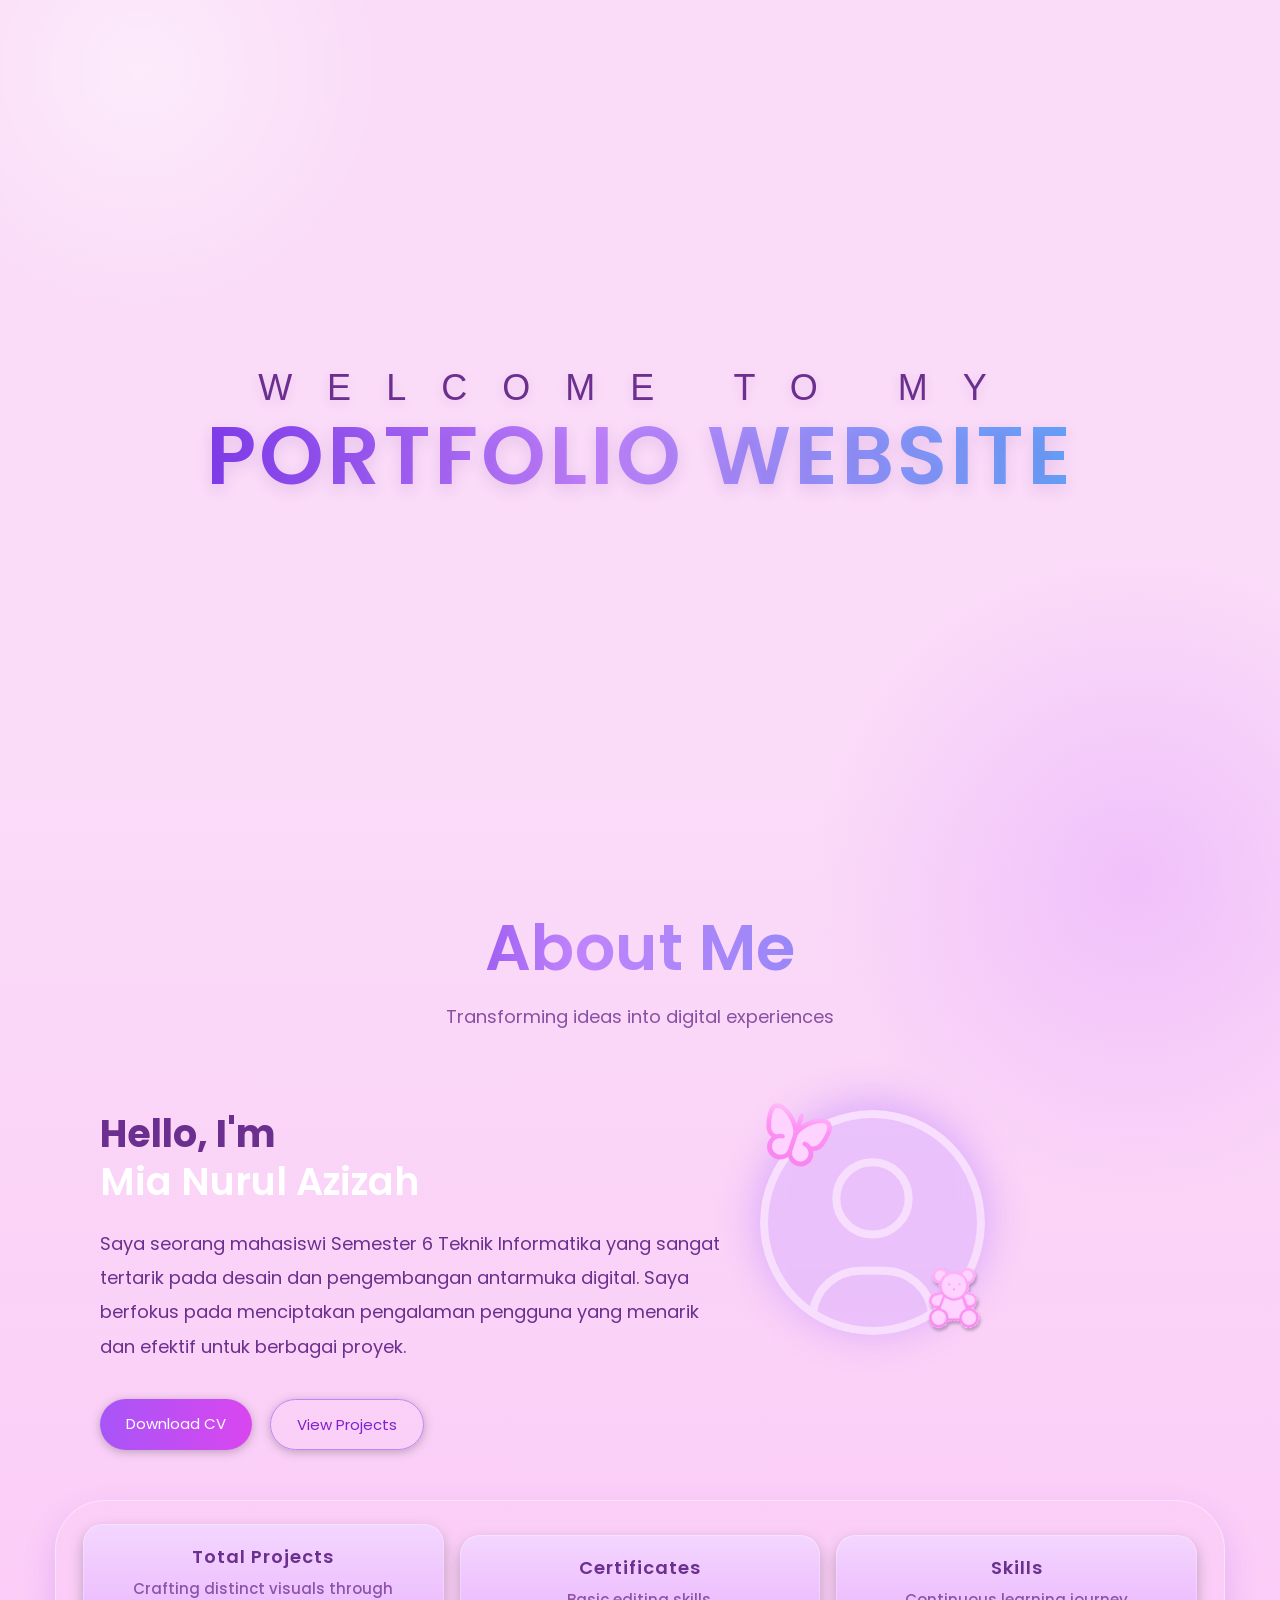
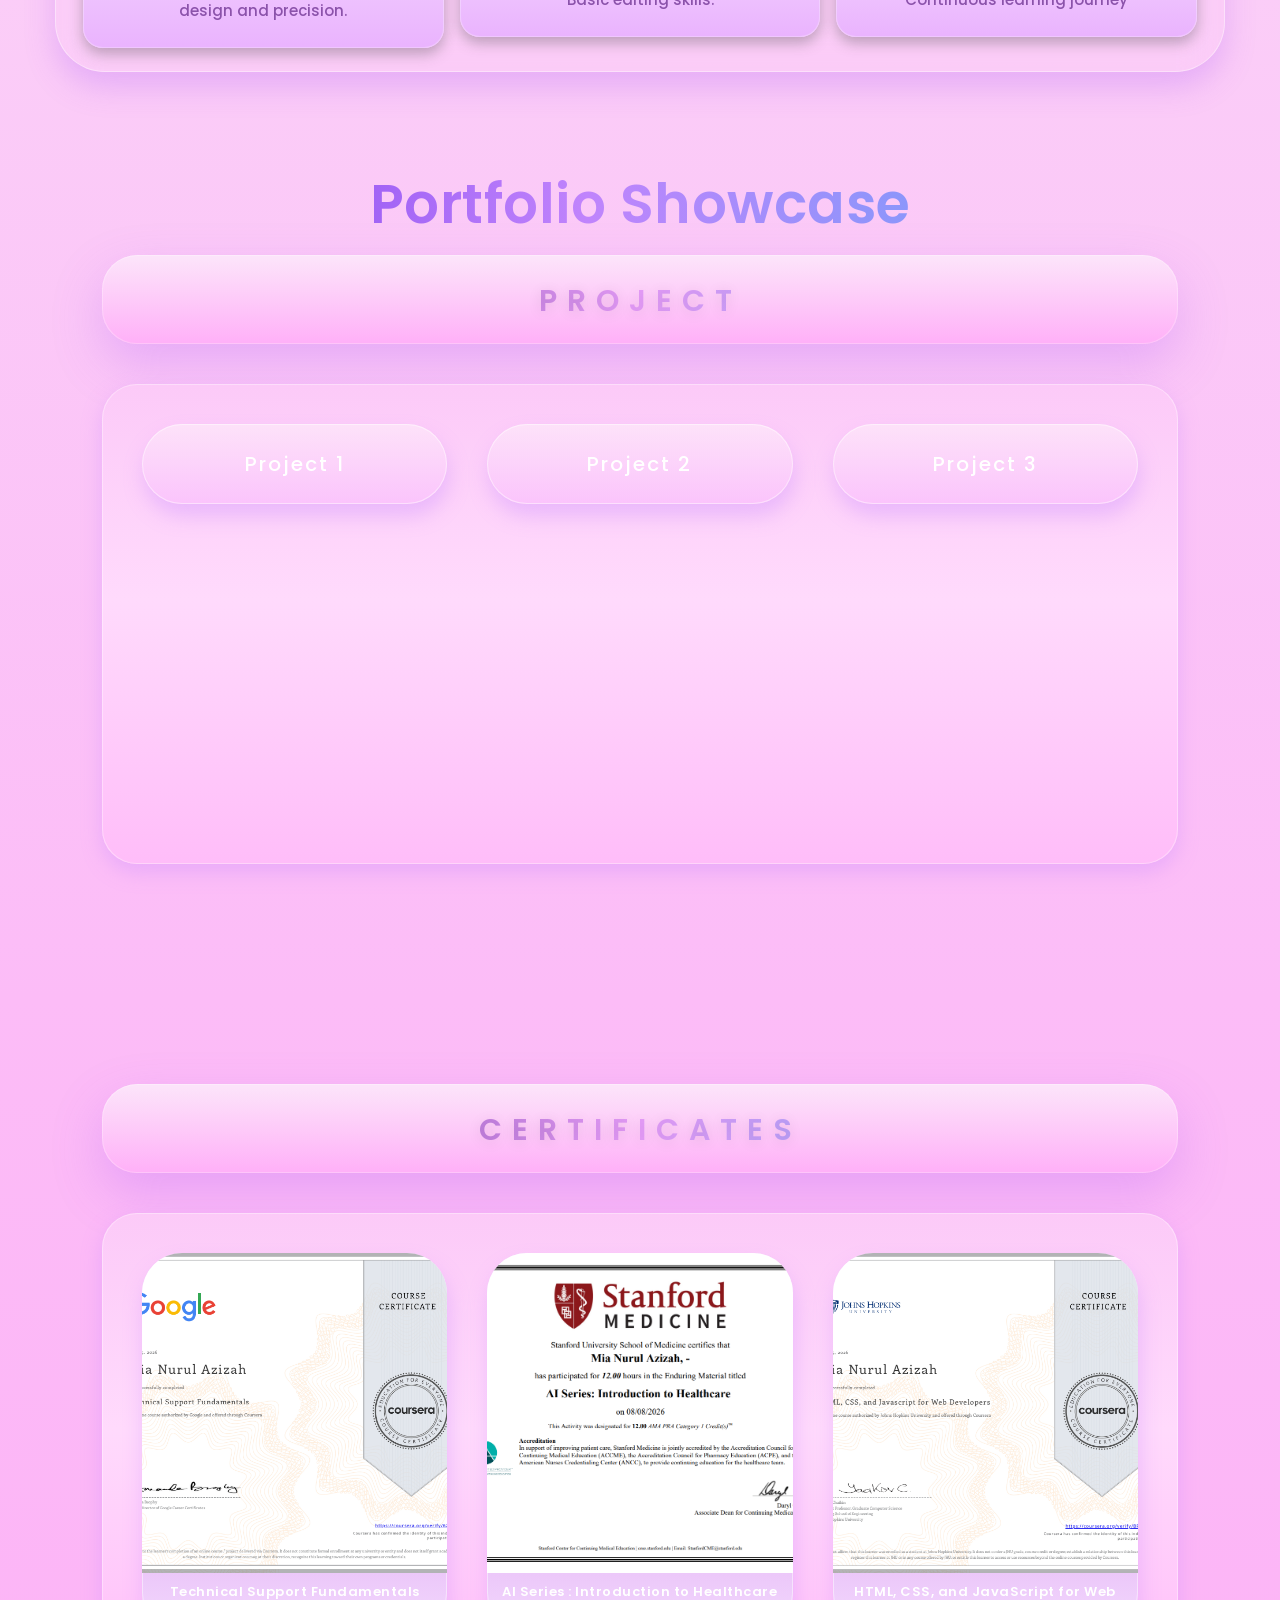
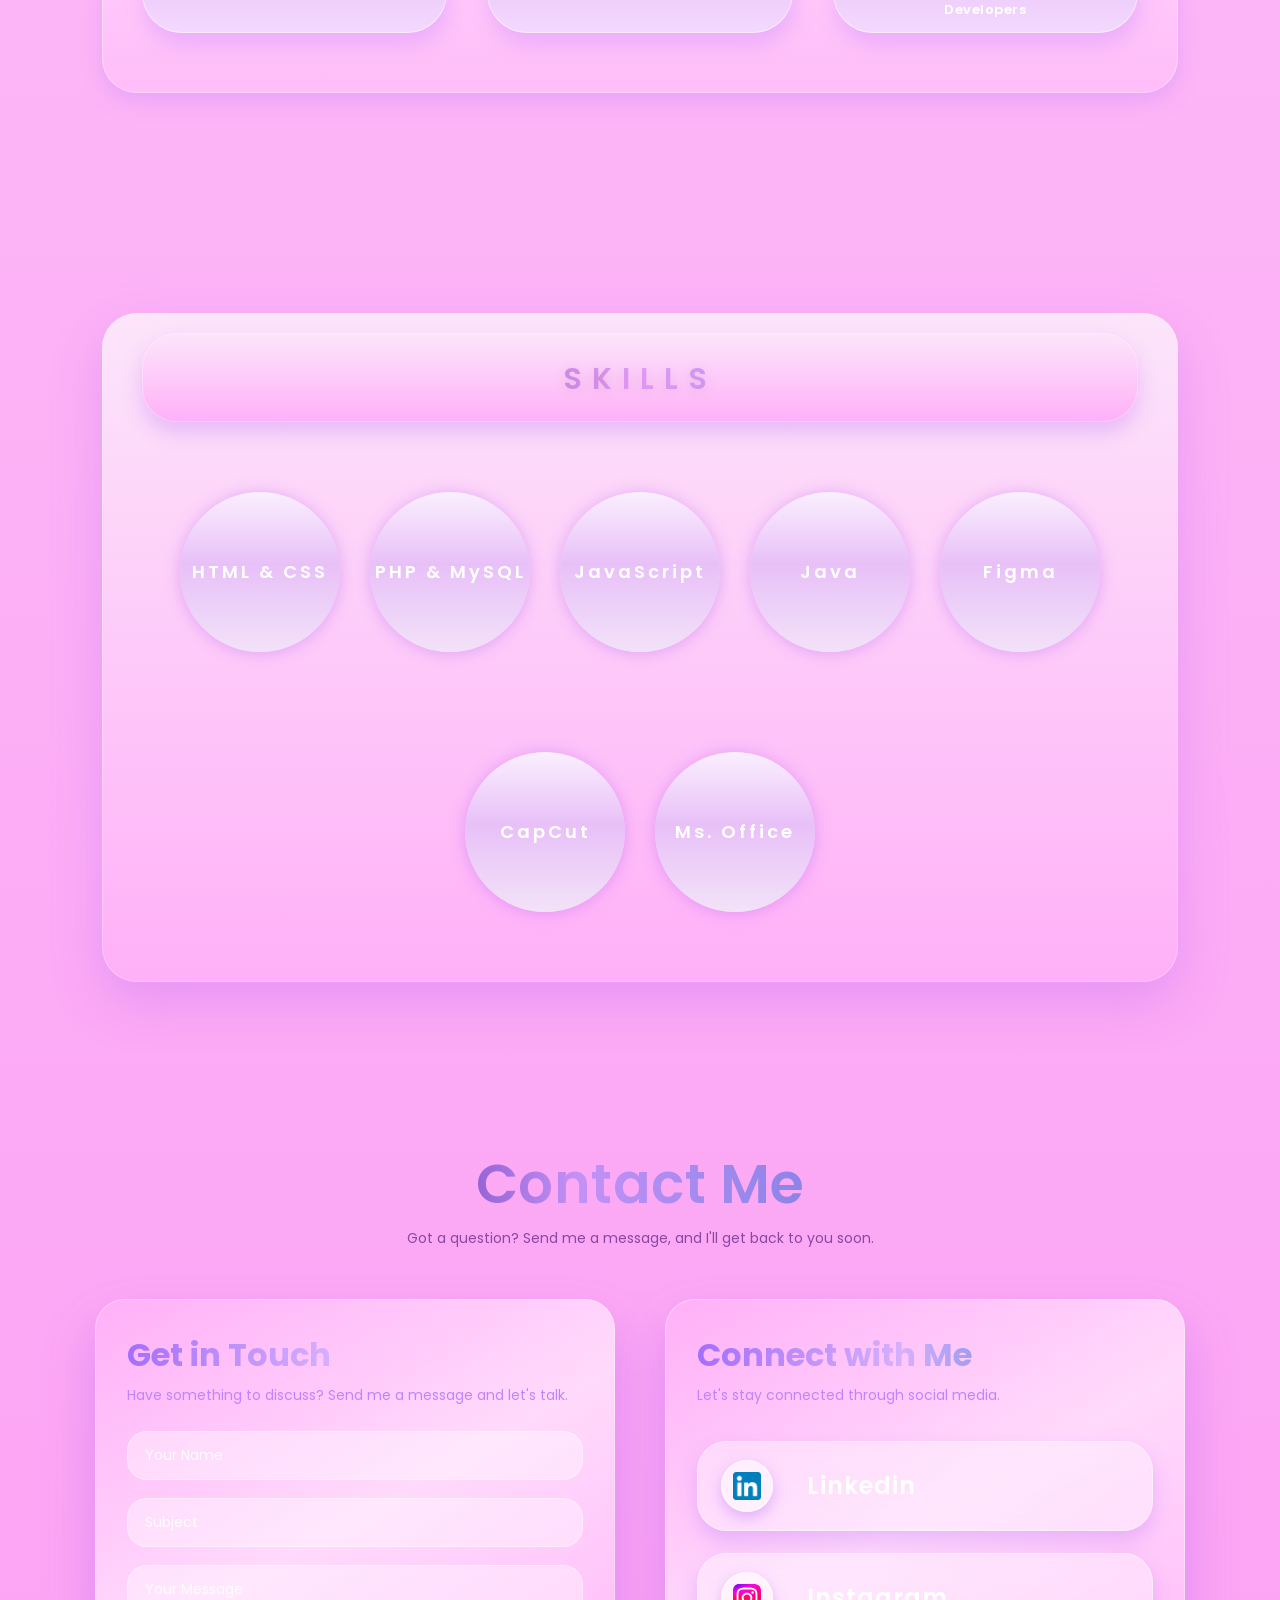
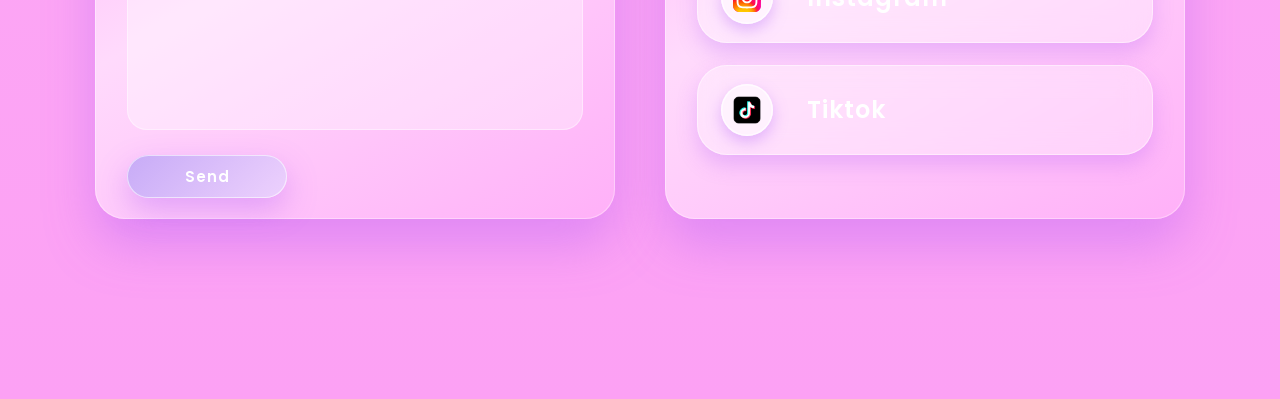
==== index.html @ c5018419 "Update index.html" ====
<!DOCTYPE html>
<html lang="en">
<head>
    <meta charset="UTF-8">
    <meta name="viewport" content="width=device-width, initial-scale=1.0">

    <title>Mia Nurul Azizah | Portfolio</title>

    <link rel="stylesheet" href="style.css">
    <link href="https://fonts.googleapis.com/css2?family=Poppins:wght@300;400;500;600&display=swap" rel="stylesheet">
</head>

<body>

    <!-- =========================
         HERO
    ========================== -->
    <section class="hero">
        <div class="hero-text">
            <p class="hero-small">WELCOME TO MY</p>
            <h1 class="hero-title gradient-text">PORTFOLIO WEBSITE</h1>
        </div>
    </section>


    <!-- =========================
         ABOUT
    ========================== -->
    <section class="about" id="about">

        <div class="about-header">
            <h2 class="about-title gradient-about">About Me</h2>
            <p class="subtitle">Transforming ideas into digital experiences</p>
        </div>

        <div class="about-container">

            <div class="about-text">
                <h3>
                    Hello, I'm<br>
                    <span class="name">Mia Nurul Azizah</span>
                </h3>

                <p>
                    Saya seorang mahasiswi Semester 6 Teknik Informatika
                    yang sangat tertarik pada desain dan pengembangan
                    antarmuka digital. Saya berfokus pada menciptakan
                    pengalaman pengguna yang menarik dan efektif untuk
                    berbagai proyek.
                </p>

                <div class="button-group">
                    <a href="CV Mia Nurul Azizah (1).pdf" download class="btn primary">Download CV</a>
                    <a href="#projects" class="btn outline">View Projects</a>
                </div>
            </div>

            <div class="about-avatar">
                <img src="icon avatar.svg" alt="profile" class="avatar-icon">
                <img src="icon butterfly.svg" alt="butterfly icon" class="butterfly">
                <img src="Vector (Stroke).svg" alt="bear icon" class="bear">
            </div>

        </div>

        
        <div class="info-cards">
            <div class="info-card">

                <a href="#projects" class="glass-card-1">
                    <h4>Total Projects</h4>
                    <p>Crafting distinct visuals through design and precision.</p>
                </a>

                <a href="#certificates" class="glass-card-2">
                    <h4>Certificates</h4>
                    <p>Basic editing skills.</p>
                </a>

                <a href="#skills" class="glass-card-3">
                    <h4>Skills</h4>
                    <p>Continuous learning journey</p>
                </a>

            </div>
        </div>

    </section>


    <!-- =========================
         PORTFOLIO
    ========================== -->
    <section class="portfolio" id="projects">

        <h2 class="port-title gradient-text">Portfolio Showcase</h2>

        <div class="portfolio-glass">
            <div class="portfolio-box">
                <p>PROJECT</p>
            </div>
        </div>

        <div class="project-row">

            <!-- PROJECT 1 -->
            <div class="project-wrapper">
                <div class="project-card">
                    <div class="project-title">Project 1</div>
                    <div class="project-image">
                        <img src="project 1.png"
                             alt="Project 1"
                             onclick="openImage('project 1.png')">
                    </div>
                </div>
            </div>

            <!-- PROJECT 2 -->
            <div class="project-wrapper">
                <div class="project-card">
                    <div class="project-title">Project 2</div>
                    <div class="project-image">
                        <img src="project 2.png"
                             alt="Project 2"
                             onclick="openImage('project 2.png')">
                    </div>
                </div>
            </div>

            <!-- PROJECT 3 -->
            <div class="project-wrapper">
                <div class="project-card">
                    <div class="project-title">Project 3</div>
                    <div class="project-image">
                        <img src="project 3.png"
                             alt="Project 3"
                             onclick="openImage('project 3.png')">
                    </div>
                </div>
            </div>

        </div>

    </section>


    <!-- =========================
         CERTIFICATES
    ========================== -->
    <section class="certificates" id="certificates">

    <div class="certificates-glass">
        <div class="certificates-box">
            <p>CERTIFICATES</p>
        </div>
    </div>

    <div class="certificates-row">

        <!-- CERTIFICATE 1 -->
        <div class="certificates-wrapper">
            <div class="certificates-card">
                <img src="Sertifikat Google.png"
                     alt="Certificate 1"
                     class="cert-img"
                     onclick="openImage(this.src)">
                <p class="cert-label">Technical Support Fundamentals</p>
            </div>
        </div>

        <!-- CERTIFICATE 2 -->
        <div class="certificates-wrapper">
            <div class="certificates-card">
                <img src="Sertifikat Stanford (1).png"
                     alt="Certificate 2"
                     class="cert-img"
                     onclick="openImage(this.src)">
                <p class="cert-label">AI Series : Introduction to Healthcare</p>
            </div>
        </div>

        <!-- CERTIFICATE 3 -->
        <div class="certificates-wrapper">
            <div class="certificates-card">
                <img src="Sertifikat JOHNS HOPKINS UNIVERSITY.png"
                     alt="Certificate 3"
                     class="cert-img"
                     onclick="openImage(this.src)">
                <p class="cert-label">HTML, CSS, and JavaScript for Web Developers</p>
            </div>
        </div>

    </div>

</section>


    <!-- =========================
         SKILLS
    ========================== -->
    <section class="skills" id="skills">

        <div class="skill-glass">

            <div class="skill-box">
                <p>SKILLS</p>
            </div>

            <div class="skill-horizontal">
                <div class="skill-card">HTML &amp; CSS</div>
                <div class="skill-card">PHP &amp; MySQL</div>
                <div class="skill-card">JavaScript</div>
                <div class="skill-card">Java</div>
                <div class="skill-card">Figma</div>
                <div class="skill-card">CapCut</div>
                <div class="skill-card">Ms. Office</div>
            </div>

        </div>

    </section>


    <!-- =========================
         CONTACT
    ========================== -->
    <section class="contact-section" id="contact">

        <h2 class="contact-title">Contact Me</h2>

        <p class="contact-subtitle">
            Got a question? Send me a message, and I'll get back to you soon.
        </p>

        <div class="contact-wrapper">

            <!-- CONTACT FORM -->
            <div class="contact-box">

                <h3>Get in Touch</h3>

                <p class="box-decs">
                    Have something to discuss? Send me a message and let's talk.
                </p>

                <form id="contactform">

                    <input type="text" name="Name" placeholder="Your Name" required>

                    <input type="text" name="subject" placeholder="Subject" required>

                    <textarea name="Message" placeholder="Your Message" required></textarea>

                    <input type="hidden" name="_subject" value="New Message from Portfolio">
                    <input type="hidden" name="_captcha" value="false">

                    <button class="send-btn" type="submit">Send</button>

                    <p id="status"></p>

                </form>

            </div>

            <!-- SOCIAL MEDIA -->
            <div class="contact-box social-box">

                <h3>Connect with Me</h3>

                <p class="box-decs">
                    Let's stay connected through social media.
                </p>

                <div class="social-list">

                    <a href="https://linkedin.com/in/mia-nurul-azizah" target="_blank" rel="noopener" class="social-item">
                        <div class="icon-glass">
                            <img src="icon-linkedin.png" alt="Linkedin" class="social-icon">
                        </div>
                        <span>Linkedin</span>
                    </a>

                    <a href="https://instagram.com/miuziie" target="_blank" rel="noopener" class="social-item">
                        <div class="icon-glass">
                            <img src="icon-instagram.svg" alt="Instagram" class="social-icon">
                        </div>
                        <span>Instagram</span>
                    </a>

                    <a href="https://www.tiktok.com/@miuziiee" target="_blank" rel="noopener" class="social-item">
                        <div class="icon-glass">
                            <img src="tiktok-icon-free-png.png" alt="Tiktok" class="social-icon">
                        </div>
                        <span>Tiktok</span>
                    </a>

                </div>

            </div>

        </div>

    </section>


    <!-- =========================
         SUCCESS POPUP
    ========================== -->
    <div id="successpopup" class="popup-overlay">
        <div class="popup-card">

            <div class="send-animation">
                <div class="plane">✈️</div>
            </div>

            <h3>Message Sent!!</h3>

            <p>
                Thank you for reaching out.<br>
                Your message has been successfully delivered.
            </p>

            <button onclick="closepopup()">OK</button>

        </div>
    </div>


    <!-- =========================
         IMAGE VIEWER
         (harus berada SEBELUM <script> supaya elemennya sudah ada)
    ========================== -->
    <div id="imageViewer" class="image-viewer">
        <button class="close-image" onclick="closeImage()">×</button>
        <img id="largeImage" src="" alt="Project Preview">
    </div>


    <!-- =========================
         SCRIPTS
    ========================== -->
<script src="https://cdn.jsdelivr.net/npm/@emailjs/browser@4/dist/email.min.js"></script>

<script>

    /* ---------- EMAILJS ---------- */

    emailjs.init({ publicKey: "lARwN5tGs5Q-cJHSP" });

    const contactForm = document.getElementById("contactform");
    const sendBtn = contactForm.querySelector(".send-btn");

    contactForm.addEventListener("submit", function (e) {

        e.preventDefault();

        sendBtn.disabled = true;
        sendBtn.textContent = "Sending...";

        // GANTI "service_xxxxxxx" dengan Service ID dari dashboard EmailJS
        emailjs.sendForm("service_uns4keg", "template_5f4mz9f", this)

            .then(() => {
                document.getElementById("successpopup").classList.add("show");
                this.reset();
            })

            .catch(error => {
                console.error("EmailJS Error :", error);
                alert("Failed to send message: " + (error.text || "please try again"));
            })

            .finally(() => {
                sendBtn.disabled = false;
                sendBtn.textContent = "Send";
            });

    });



        /* ---------- POPUP SUKSES ---------- */

        function closepopup() {
            document.getElementById("successpopup").classList.remove("show");
        }


        /* ---------- IMAGE VIEWER ---------- */

        const viewer = document.getElementById("imageViewer");
        const largeImage = document.getElementById("largeImage");

        function openImage(imageSrc) {
            largeImage.src = imageSrc;
            viewer.classList.add("show");
        }

        function closeImage() {
            viewer.classList.remove("show");
        }

        // klik area gelap di luar gambar = tutup
        viewer.addEventListener("click", function (e) {
            if (e.target === this) closeImage();
        });

        // tombol Esc = tutup
        document.addEventListener("keydown", function (e) {
            if (e.key === "Escape") closeImage();
        });

    </script>

</body>
</html>
---- style.css ----
/* =========================
   RESET & BASE
========================= */

*{
    margin: 0;
    padding: 0;
    box-sizing: border-box;
    font-family: 'Poppins', sans-serif;
    scroll-behavior: smooth;
}

body{
    background: linear-gradient(
        180deg,
        #fadbf8 15%,
        #fcbcf7 50%,
        #fca1f4 100%
    );

    color: #6b2f8f;
}

a{
    text-decoration: none !important;
}

/* jarak berhenti scroll saat klik link anchor */
.about,
.portfolio,
.certificates,
.skills,
.contact-section{
    scroll-margin-top: 20px;
}


/* =========================
   TEXT GRADIENT
========================= */

.gradient-text{
    background: linear-gradient(
        90deg,
        #7c3aed 0%,
        #c084fc 45%,
        #60a5fa 100%
    );

    -webkit-background-clip: text;
    background-clip: text;
    -webkit-text-fill-color: transparent;

    padding: 10px;
}


/* =========================
   HERO
========================= */

.hero{
    height: 100vh;

    display: flex;
    flex-direction: column;
    justify-content: center;
    align-items: center;

    text-align: center;

    position: relative;

    /* potong hanya sisi kiri-kanan (cegah scroll samping),
       sisi bawah dibiarkan supaya bulatan tidak terpotong garis lurus */
    overflow-x: clip;
    overflow-y: visible;
}

/* bulatan dekorasi kiri atas */
.hero::before{
    content: "";
    position: absolute;

    width: 520px;
    height: 520px;

    border-radius: 50%;

    background: radial-gradient(
        circle,
        rgba(255,255,255,0.45) 0%,
        rgba(255,255,255,0) 70%
    );

    top: -190px;
    left: -120px;

    z-index: -1;
    pointer-events: none;
}

/* bulatan dekorasi kanan bawah */
.hero::after{
    content: "";
    position: absolute;

    width: 650px;
    height: 650px;

    border-radius: 50%;

    background: radial-gradient(
        circle,
        rgba(225,155,255,0.40) 0%,
        rgba(225,155,255,0) 70%
    );

    bottom: -300px;
    right: -180px;

    z-index: -1;
    pointer-events: none;
}

.hero-text{
    position: relative;
    z-index: 2;

    text-align: center;

    transform: translateY(-10px);
}

.hero-small{
    font-size: 36px;
    font-weight: 200;
    letter-spacing: 35px;

    font-family: 'Segoe UI', Tahoma, Geneva, Verdana, sans-serif;

    margin-bottom: -10px;

    text-shadow: 0 3px 12px rgba(120,50,150,0.12);
}

.hero-title{
    font-size: 82px;
    font-weight: 600;
    letter-spacing: 3px;
    line-height: 1.15;

    margin-top: 0;

    color: #8141b9;

    text-shadow: 0 5px 15px rgba(120,50,160,0.15);
}


/* =========================
   ABOUT
========================= */

.about-header{
    text-align: center;
    margin-bottom: 80px;
}

.gradient-about{
    background: linear-gradient(
        90deg,
        #661ee1 25%,
        #c084fc 45%,
        #4290ef 100%
    );

    -webkit-background-clip: text;
    background-clip: text;
    -webkit-text-fill-color: transparent;

    font-size: 64px;
    font-weight: 600;
    letter-spacing: 0.5px;

    margin-bottom: 8px;

    text-align: center;
}

.subtitle{
    text-align: center;

    font-size: 18px;
    opacity: 0.8;

    margin-bottom: 70px;
}

.about-container{
    display: flex;
    align-items: center;
    justify-content: space-between;

    gap: 120px;

    padding-left: 70px;
    padding-right: 70px;
}

.about-text{
    max-width: 650px;
    margin-left: 30px;
}

.about-text h3{
    font-size: 38px;
    line-height: 1.25;

    margin-bottom: 22px;
}

.name{
    color: white;

    font-size: 38px;
    font-weight: 600;
}

.about-text p{
    font-size: 18px;
    line-height: 1.9;

    max-width: 620px;

    margin-bottom: 35px;
}


/* =========================
   BUTTONS
========================= */

.button-group{
    display: flex;
    gap: 18px;
}

.btn{
    padding: 13px 26px;

    border-radius: 28px;
    border: none;

    font-size: 15px;

    cursor: pointer;
}

.primary{
    background: linear-gradient(90deg, #a855f7, #d946ef);

    color: white;

    transition: all 0.3s ease;

    box-shadow: 0 2px 10px rgba(73,72,72,0.35);
}

.primary:hover{
    background: linear-gradient(
        90deg,
        #FF7DEE,
        #ffa2f3,
        #FF7DEE
    );

    transform: translateY(-2px);

    box-shadow:
        0 20px 40px rgba(168,85,247,0.35),
        inset 0 0 0 1px rgba(255,255,255,0.5);
}

.outline{
    background: transparent;

    border: 1px solid #c084fc;

    color: #7e22ce;

    transition: all 0.3s ease;

    box-shadow: 0 2px 10px rgba(73,72,72,0.35);
}

.outline:hover{
    background: linear-gradient(
        90deg,
        #dcb7fe,
        #e1caf6,
        #dcb7fe
    );

    color: #6b21a8;
    border-color: #a855f7;

    transform: translateY(-2px);

    box-shadow:
        0 20px 40px rgba(168,85,247,0.35),
        inset 0 0 0 1px rgba(255,255,255,0.5);
}


/* =========================
   AVATAR
========================= */

.about-avatar{
    position: relative;

    width: 350px;
    height: 300px;
}

.avatar-icon{
    width: 225px;
    height: auto;

    border-radius: 50%;

    display: flex;
    align-items: center;
    justify-content: center;

    transform: translate(-100px,-20px);

    background: rgba(215,171,255,0.45);

    backdrop-filter: blur(12px);
    -webkit-backdrop-filter: blur(12px);

    box-shadow:
        0 -5px 35px rgba(215,171,255,0.45),
        0 -5px 40px rgba(194,134,250,0.45);

    overflow: hidden;
}

.butterfly{
    width: 80px;
    height: auto;

    transform: translate(-105px,-255px);
}

.bear{
    width: 65px;
    height: auto;

    transform:
        translate(-20px,-90px)
        rotate(20deg);
}


/* =========================
   INFO CARDS
========================= */

.info-cards{
    display: grid;

    margin-top: 50px;
    gap: 24px;

    padding-left: 55px;
    padding-right: 55px;
}

.info-card{
    min-width: 150px;

    padding: 24px 28px;

    border-radius: 50px;

    display: flex;
    align-items: center;
    gap: 16px;

    backdrop-filter: blur(20px);
    -webkit-backdrop-filter: blur(20px);

    box-shadow:
        0 15px 30px rgba(168,85,247,0.25),
        inset 0 0 0 1px rgba(255,255,255,0.4);
}

/* kartu (berupa link <a> yang bisa diklik) */
.glass-card-1,
.glass-card-2,
.glass-card-3{
    display: block;
    flex: 1;

    padding: 25px;

    border-radius: 20px;

    text-align: center;

    color: inherit;
    cursor: pointer;

    background: linear-gradient(
        180deg,
        #F3D6FE 0%,
        #e8acfe 120%,
        #F3D6FE 100%
    );

    backdrop-filter: blur(8px);

    box-shadow:
        0 6px 14px rgba(73,72,72,0.35),
        inset 0 0 0 1px rgba(255,255,255,0.25);

    transition: all 0.3s ease;
}

.glass-card-1:hover,
.glass-card-2:hover,
.glass-card-3:hover{
    background: linear-gradient(
        180deg,
        #fec8f7 0%,
        #fa9bed 100%
    );

    transform: translateY(-6px);

    box-shadow:
        0 20px 40px rgba(168,85,247,0.35),
        inset 0 0 0 1px rgba(255,255,255,0.5);
}

.glass-card-1 h4,
.glass-card-2 h4,
.glass-card-3 h4{
    font-size: 18px;
    font-weight: 600;
    letter-spacing: 1px;

    margin-top: -6px;
    margin-bottom: 8px;
}

.glass-card-1 p,
.glass-card-2 p,
.glass-card-3 p{
    font-size: 15px;
    font-weight: 500;
    line-height: 1.5;

    opacity: 0.75;
}


/* =========================
   SECTION TITLE BAR (dipakai Project / Certificates)
========================= */

.portfolio-glass,
.certificates-glass{
    border-radius: 35px;

    background: linear-gradient(
        180deg,
        #fce5fa 0%,
        #FFB0F8 100%
    );

    backdrop-filter: blur(20px);
    -webkit-backdrop-filter: blur(20px);

    box-shadow:
        0 20px 50px rgba(168,85,247,0.25),
        inset 0 0 0 1px rgba(255,255,255,0.25);
}

.portfolio-glass{
    padding: 20px;
}

.certificates-glass{
    padding: 20px 40px;
}

.portfolio-box p,
.certificates-box p,
.skill-box p{
    font-size: 30px;
    font-weight: 600;
    letter-spacing: 10px;
    text-align: center;

    margin-top: 4px;

    text-shadow: 0 2px 14px rgba(0,0,0,0.1);

    background: linear-gradient(
        90deg,
        #7441a5,
        #e49bf7,
        #60a5fa
    );

    -webkit-background-clip: text;
    background-clip: text;
    -webkit-text-fill-color: transparent;
}


/* =========================
   PORTFOLIO
========================= */

.portfolio{
    padding: 80px 8%;
}

.port-title{
    font-size: 55px;
    font-weight: 600;
    letter-spacing: 0.5px;
    text-align: center;
}


/* =========================
   PROJECT & CERTIFICATE ROW
========================= */

.project-row,
.certificates-row{
    display: grid;
    grid-template-columns: repeat(3,1fr);
    gap: 40px;

    justify-content: center;
    align-items: start;

    margin-top: 40px;
    margin-bottom: 60px;

    padding: 40px;
    min-height: 480px;

    border-radius: 35px;

    color: white;

    background: linear-gradient(
        180deg,
        #fccaf8 0%,
        #FFDAFC 45%,
        #ffbdf9 100%
    );

    backdrop-filter: blur(20px);
    -webkit-backdrop-filter: blur(20px);

    box-shadow:
        0 8px 20px rgba(197,135,254,0.35),
        inset 0 0 0 1px rgba(255,255,255,0.35);
}


/* =========================
   PROJECT CARD
========================= */

.project-wrapper,
.certificates-wrapper{
    display: flex;
    flex-direction: column;
    align-items: center;
}

.project-card{
    width: 100%;
    max-width: 360px;
    height: 80px;

    margin: 0 auto;

    border-radius: 40px;

    background: linear-gradient(
        180deg,
        #fde2f9 0%,
        #fbc4fc 100%
    );

    backdrop-filter: blur(14px);
    -webkit-backdrop-filter: blur(14px);

    display: flex;
    flex-direction: column;
    align-items: center;

    cursor: pointer;

    font-size: 20px;
    font-weight: 500;
    letter-spacing: 2px;

    color: white;

    box-shadow:
        2px 12px 20px rgba(197,135,254,0.35),
        inset 0 0 0 1px rgba(255,255,255,0.45);

    transition:
        height 0.45s ease,
        transform 0.3s ease,
        box-shadow 0.3s ease,
        background 0.3s ease;

    overflow: hidden;
}

.project-title{
    width: 100%;
    height: 80px;

    display: flex;
    align-items: center;
    justify-content: center;

    flex-shrink: 0;
}

.project-image{
    width: 90%;
    height: 260px;

    margin-top: 15px;

    border-radius: 25px;

    overflow: hidden;

    opacity: 0;
    transform: translateY(20px);

    transition:
        opacity 0.35s ease,
        transform 0.45s ease;

    box-shadow: 0 10px 25px rgba(168,85,247,0.25);
}

.project-image img{
    width: 100%;
    height: 100%;

    object-fit: contain;

    display: block;

    cursor: zoom-in;
}

.project-card:hover{
    height: 390px;

    transform: translateY(-3px);

    background: linear-gradient(
        180deg,
        #f0dbf8 0%,
        #e8c0f7 100%
    );

    box-shadow:
        0 20px 40px rgba(168,85,247,0.35),
        inset 0 0 0 1px rgba(255,255,255,0.6);
}

.project-card:hover .project-image{
    opacity: 1;
    transform: translateY(0);
}


/* =========================
   CERTIFICATES
========================= */

.certificates{
    padding: 80px 8%;
}

.certificates-row{
    align-items: flex-start;
}

.certificates-card{
    width: 100%;
    max-width: 360px;
    height: 380px;

    margin: 0 auto;

    border-radius: 40px;

    background: linear-gradient(
        180deg,
        #f0d9f8 0%,
        #eac3f8 80%,
        #f3d9fe 100%
    );

    backdrop-filter: blur(14px);

    display: flex;
    flex-direction: column;
    align-items: center;
    justify-content: flex-start;

    font-size: 20px;
    font-weight: 500;
    letter-spacing: 2px;

    color: white;

    box-shadow:
        2px 12px 20px rgba(197,135,254,0.35),
        inset 0 0 0 1px rgba(255,255,255,0.45);

    overflow: hidden;
}

.cert-img{
    width: 100%;
    height: 320px;

    object-fit: cover;
    object-position: top;

    display: block;

    flex-shrink: 0;

    cursor: zoom-in;
}

.cert-label{
    font-size: 13px;
    font-weight: 600;
    line-height: 1.4;
    letter-spacing: 0.5px;
    text-align: center;

    color: white;

    padding: 10px 12px 0;
}


/* =========================
   SKILLS
========================= */

.skills{
    padding: 80px 8%;
}

.skill-glass{
    padding: 20px 40px;

    border-radius: 35px;

    background: linear-gradient(
        180deg,
        #fce5fa 0%,
        #FFB0F8 100%
    );

    backdrop-filter: blur(20px);

    box-shadow:
        0 20px 50px rgba(168,85,247,0.25),
        inset 0 0 0 1px rgba(255,255,255,0.25);
}

.skill-box{
    text-align: center;

    font-size: 32px;
    letter-spacing: 12px;

    margin-bottom: 50px;
    padding: 20px;

    border-radius: 35px;

    background: linear-gradient(
        180deg,
        #fce5fa 0%,
        #FFB0F8 100%
    );

    backdrop-filter: blur(20px);

    box-shadow:
        0 10px 20px rgba(168,85,247,0.25),
        inset 0 0 0 1px rgba(255,255,255,0.25);
}

.skill-horizontal{
    display: flex;
    justify-content: center;
    flex-wrap: wrap;

    gap: 30px;
}

.skill-card{
    width: 160px;
    height: 160px;

    margin-top: 20px;
    margin-bottom: 50px;

    border-radius: 50%;

    display: flex;
    align-items: center;
    justify-content: center;

    text-align: center;

    font-size: 18px;
    font-weight: 600;
    letter-spacing: 3px;

    color: white;

    background: linear-gradient(
        180deg,
        #faeffe 0%,
        #e8c0f8 45%,
        #f2e2f8 100%
    );

    backdrop-filter: blur(22px);

    box-shadow: 0 1px 15px rgba(168,85,247,0.35);

    cursor: pointer;

    transition: all 0.3s ease;
}

.skill-card:hover{
    transform: translateY(-10px) scale(1.08);

    background: linear-gradient(
        180deg,
        #fde7fd 0%,
        #f9b4f9 45%,
        #f5d9f2 100%
    );

    box-shadow: 0 25px 50px rgba(197,146,246,0.45);
}


/* =========================
   CONTACT
========================= */

.contact-section{
    padding: 80px 20px;

    text-align: center;
}

.contact-title{
    background: linear-gradient(
        90deg,
        #3b0893 20%,
        #c391f6 45%,
        #1b6aca 100%
    );

    -webkit-background-clip: text;
    background-clip: text;
    -webkit-text-fill-color: transparent;

    font-size: 55px;
    font-weight: 600;
    letter-spacing: 0.5px;

    margin-bottom: 3px;
}

.contact-subtitle{
    text-align: center;

    font-size: 14px;
    opacity: 0.8;

    margin-bottom: 40px;
}

.contact-wrapper{
    display: flex;
    justify-content: center;
    align-items: stretch;
    flex-wrap: wrap;

    gap: 50px;

    margin-top: 50px;
}

.contact-box{
    width: 520px;
    height: 520px;

    padding: 32px;
    margin-bottom: 100px;

    border-radius: 30px;

    display: flex;
    flex-direction: column;

    text-align: left;

    background: linear-gradient(
        150deg,
        #FFB0F8 0%,
        #FFDAFC 45%,
        #FFB0F8 100%
    );

    backdrop-filter: blur(18px);

    box-shadow:
        0 25px 50px rgba(168,85,247,0.35),
        inset 0 0 0 1px rgba(255,255,255,0.35);
}

.contact-box h3{
    background: linear-gradient(
        90deg,
        #a36ffb 0%,
        #d6b0fc 45%,
        #1b6aca 100%
    );

    -webkit-background-clip: text;
    background-clip: text;
    -webkit-text-fill-color: transparent;

    font-size: 32px;

    margin-bottom: 6px;
}

.box-decs{
    font-size: 14px;
    color: #c084fc;

    margin-bottom: 25px;
}

.contact-box input,
.contact-box textarea{
    width: 100%;

    padding: 14px 18px;
    margin-bottom: 18px;

    border: none;
    border-radius: 20px;

    outline: none;

    background: rgba(255,255,255,0.35);

    color: #a855f7;

    font-size: 14px;

    box-shadow: inset 0 0 0 1px rgba(255,255,255,0.4);
}

.contact-box textarea{
    min-height: 165px;

    resize: none;
}

.contact-box input::placeholder,
.contact-box textarea::placeholder{
    color: rgba(255,255,255,0.9);
}

.send-btn{
    width: 160px;

    padding: 10px;

    border: none;
    border-radius: 30px;

    cursor: pointer;

    font-size: 15px;
    font-weight: 600;
    letter-spacing: 1px;

    color: white;

    background: linear-gradient(
        135deg,
        #c7abf7 0%,
        #f5d9fe 120%
    );

    box-shadow:
        0 12px 30px rgba(168,85,247,0.35),
        inset 0 0 0 1px rgba(255,255,255,0.6);

    transition: all 0.3s ease;

    align-self: flex-end;
}

.send-btn:hover{
    transform: translateY(-3px);

    background: linear-gradient(
        135deg,
        #FFB0F8 0%,
        #FFDAFC 120%
    );

    box-shadow:
        0 10px 40px rgba(168,85,247,0.6),
        inset 0 0 0 1px rgba(255,255,255,0.75);
}

.send-btn:active{
    transform: scale(0.97);
}


/* =========================
   SOCIAL MEDIA
========================= */

.social-list{
    display: flex;
    flex-direction: column;

    gap: 22px;

    margin-top: 10px;
}

.social-item{
    width: 100%;
    height: 90px;

    display: flex;
    align-items: center;
    gap: 18px;

    padding: 0 24px;

    border-radius: 30px;

    font-size: 24px;
    font-weight: 600;
    letter-spacing: 1px;

    color: white;

    background: rgba(255,255,255,0.35);

    backdrop-filter: blur(14px);

    box-shadow:
        0 10px 20px rgba(168,85,247,0.25),
        inset 0 0 0 1px rgba(255,255,255,0.45);

    transition: all 0.3s ease;
}

.icon-glass{
    width: 52px;
    height: 52px;

    margin-right: 16px;

    border-radius: 50%;

    display: flex;
    align-items: center;
    justify-content: center;

    background: rgba(255,255,255,0.45);

    backdrop-filter: blur(18px);

    box-shadow:
        0 6px 15px rgba(168,85,247,0.35),
        inset 0 0 0 1.5px rgba(255,255,255,0.65);

    transition: all 0.3s ease;
}

.icon-glass img{
    width: 28px;
    height: 28px;
}

.social-item:hover{
    transform: translateY(-6px) scale(1.05);

    box-shadow:
        0 15px 30px rgba(197,146,246,0.6),
        inset 0 0 0 2px rgba(255,255,255,0.6);
}

.social-item:hover span{
    background: linear-gradient(
        180deg,
        #fdccf9 0%,
        #e8c0f8 45%,
        #fdc4f2 100%
    );

    -webkit-background-clip: text;
    background-clip: text;
    -webkit-text-fill-color: transparent;
}

.social-item:hover .icon-glass{
    transform: scale(1.1);
}


/* =========================
   POPUP SUKSES
========================= */

.popup-overlay{
    position: fixed;
    inset: 0;

    display: flex;
    align-items: center;
    justify-content: center;

    background: rgba(255,255,255,0.35);

    backdrop-filter: blur(20px);

    opacity: 0;
    pointer-events: none;

    transition: all 0.4s ease;

    z-index: 9999;
}

.popup-overlay.show{
    opacity: 1;
    pointer-events: auto;
}

.popup-card{
    width: 360px;

    padding: 35px 30px;

    border-radius: 30px;

    text-align: center;

    background: linear-gradient(
        180deg,
        #FFB0F8 0%,
        #FFDAFC 45%,
        #FFB0F8 100%
    );

    box-shadow:
        0 30px 60px rgba(168,85,247,0.45),
        inset 0 0 0 1px rgba(255,255,255,0.6);

    animation: popupScale 0.5s ease;
}

@keyframes popupScale{
    from{
        transform: scale(0.8);
        opacity: 0;
    }
    to{
        transform: scale(1);
        opacity: 1;
    }
}

.send-animation{
    width: 70px;
    height: 70px;

    margin: 0 auto 20px;

    border-radius: 50%;

    display: flex;
    align-items: center;
    justify-content: center;

    background: rgba(255,255,255,0.6);

    animation: pulse 1.2s infinite;
}

@keyframes pulse{
    0%{
        box-shadow: 0 0 0 0 rgba(255,255,255,0.8);
    }
    100%{
        box-shadow: 0 0 0 25px rgba(255,255,255,0);
    }
}

.plane{
    font-size: 30px;

    animation: fly 1s ease forwards;
}

@keyframes fly{
    0%{
        transform: translateX(-10px);
        opacity: 0;
    }
    100%{
        transform: translateX(0);
        opacity: 1;
    }
}

.popup-card h3{
    font-size: 26px;

    background: linear-gradient(
        90deg,
        #7c3aed,
        #d946ef,
        #60a5fa
    );

    -webkit-background-clip: text;
    background-clip: text;
    -webkit-text-fill-color: transparent;

    margin-bottom: 10px;
}

.popup-card p{
    font-size: 14px;

    color: white;
    opacity: 0.9;

    margin-bottom: 25px;
}

.popup-card button{
    padding: 10px 28px;

    border: none;
    border-radius: 25px;

    cursor: pointer;

    font-size: 14px;
    font-weight: 600;

    color: white;

    background: linear-gradient(
        135deg,
        #c084fc,
        #f0abfc
    );

    box-shadow:
        0 10px 25px rgba(168,85,247,0.45),
        inset 0 0 0 1px rgba(255,255,255,0.6);

    transition: all 0.3s ease;
}

.popup-card button:hover{
    transform: scale(1.05);

    box-shadow: 0 10px 30px rgba(168,85,247,0.5);
}


/* =========================
   IMAGE VIEWER
========================= */

.image-viewer{
    position: fixed;
    inset: 0;

    width: 100%;
    height: 100%;

    padding: 50px;

    display: flex;
    align-items: center;
    justify-content: center;

    background: rgba(70,20,90,0.55);

    backdrop-filter: blur(18px);
    -webkit-backdrop-filter: blur(18px);

    opacity: 0;
    visibility: hidden;
    pointer-events: none;

    transition:
        opacity 0.35s ease,
        visibility 0.35s ease;

    z-index: 99999;
}

.image-viewer.show{
    opacity: 1;
    visibility: visible;
    pointer-events: auto;
}

.image-viewer img{
    max-width: 85%;
    max-height: 85%;

    width: auto;
    height: auto;

    object-fit: contain;

    border-radius: 20px;

    box-shadow: 0 25px 70px rgba(0,0,0,0.45);

    transform: scale(0.85);

    transition: transform 0.35s ease;
}

.image-viewer.show img{
    transform: scale(1);
}

.close-image{
    position: absolute;
    top: 30px;
    right: 40px;

    width: 55px;
    height: 55px;

    border-radius: 50%;
    border: 1px solid rgba(255,255,255,0.6);

    background: rgba(255,255,255,0.25);

    backdrop-filter: blur(15px);

    color: white;

    font-size: 35px;
    line-height: 1;

    cursor: pointer;

    display: flex;
    align-items: center;
    justify-content: center;

    box-shadow: 0 10px 30px rgba(168,85,247,0.35);

    transition:
        transform 0.25s ease,
        background 0.25s ease;
}

.close-image:hover{
    transform: rotate(90deg) scale(1.1);

    background: rgba(255,255,255,0.45);
}


/* =========================
   RESPONSIVE
========================= */

@media (max-width: 1024px){

    .project-row,
    .certificates-row{
        grid-template-columns: repeat(2,1fr);
    }

}

@media (max-width: 600px){

    .hero-title{
        font-size: 38px;
    }

    .hero-small{
        font-size: 15px;
        letter-spacing: 15px;
    }

    .about-container{
        flex-direction: column;

        padding-left: 20px;
        padding-right: 20px;

        gap: 30px;
    }

    .about-text{
        margin-left: 0;

        text-align: center;
    }

    .button-group{
        justify-content: center;
    }

    .info-card{
        flex-direction: column;
    }

    .project-row,
    .certificates-row{
        grid-template-columns: 1fr;

        padding: 25px;
    }

    .project-card{
        max-width: 100%;
    }

    .contact-box{
        width: 100%;
        height: auto;
        min-height: 500px;
    }

    .port-title,
    .contact-title{
        font-size: 40px;
    }

}
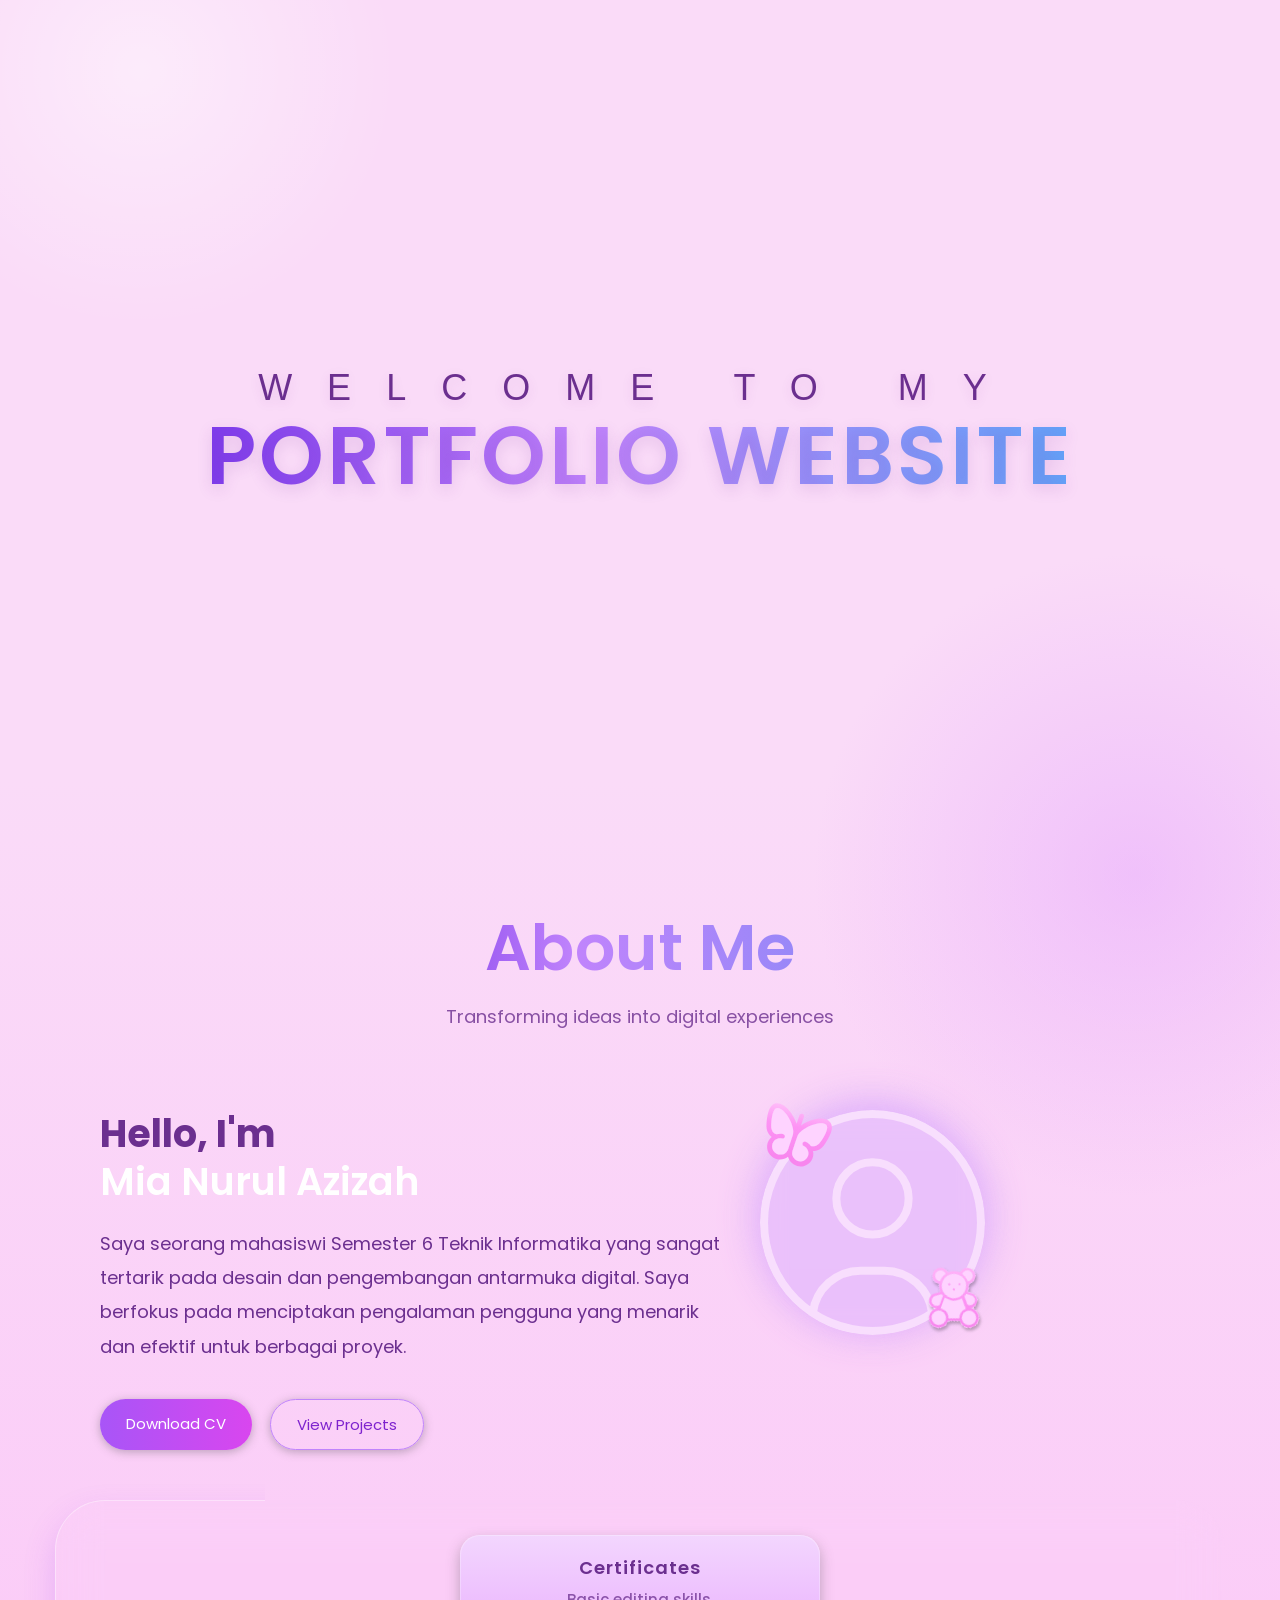
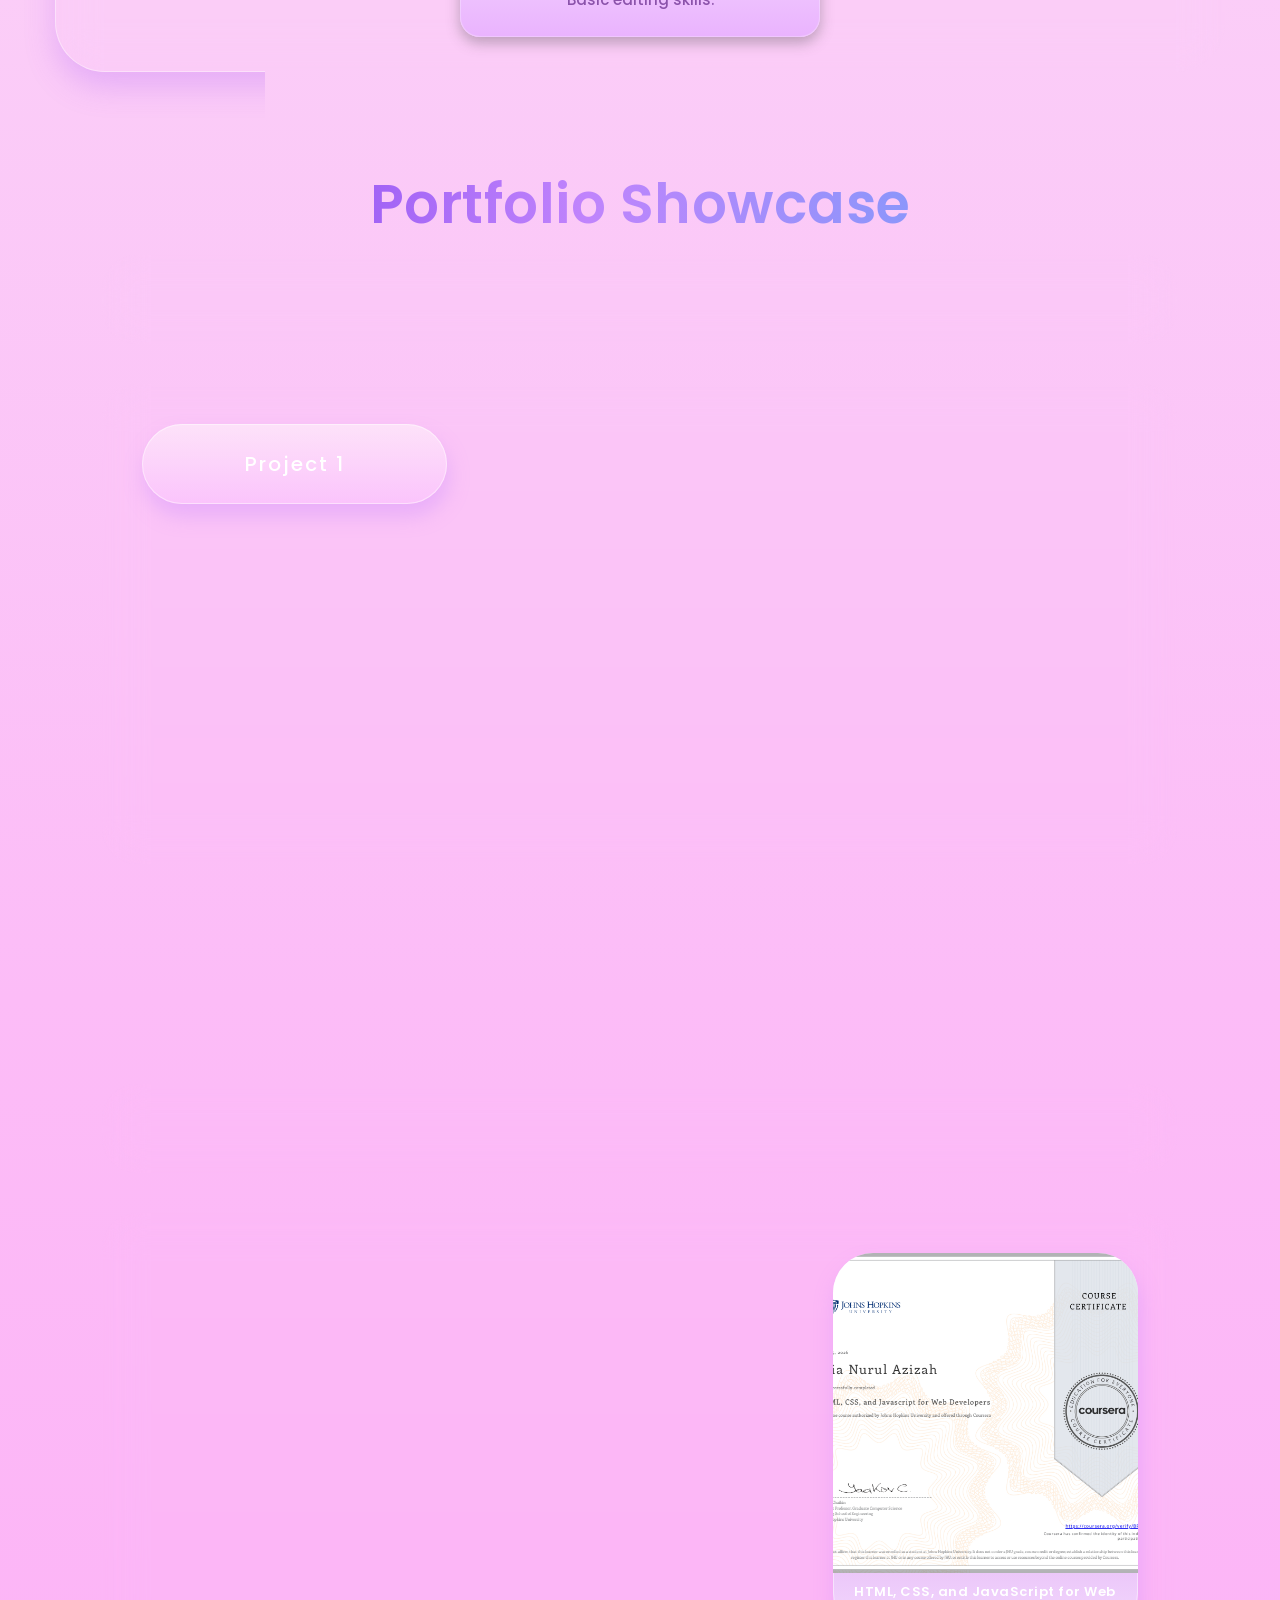
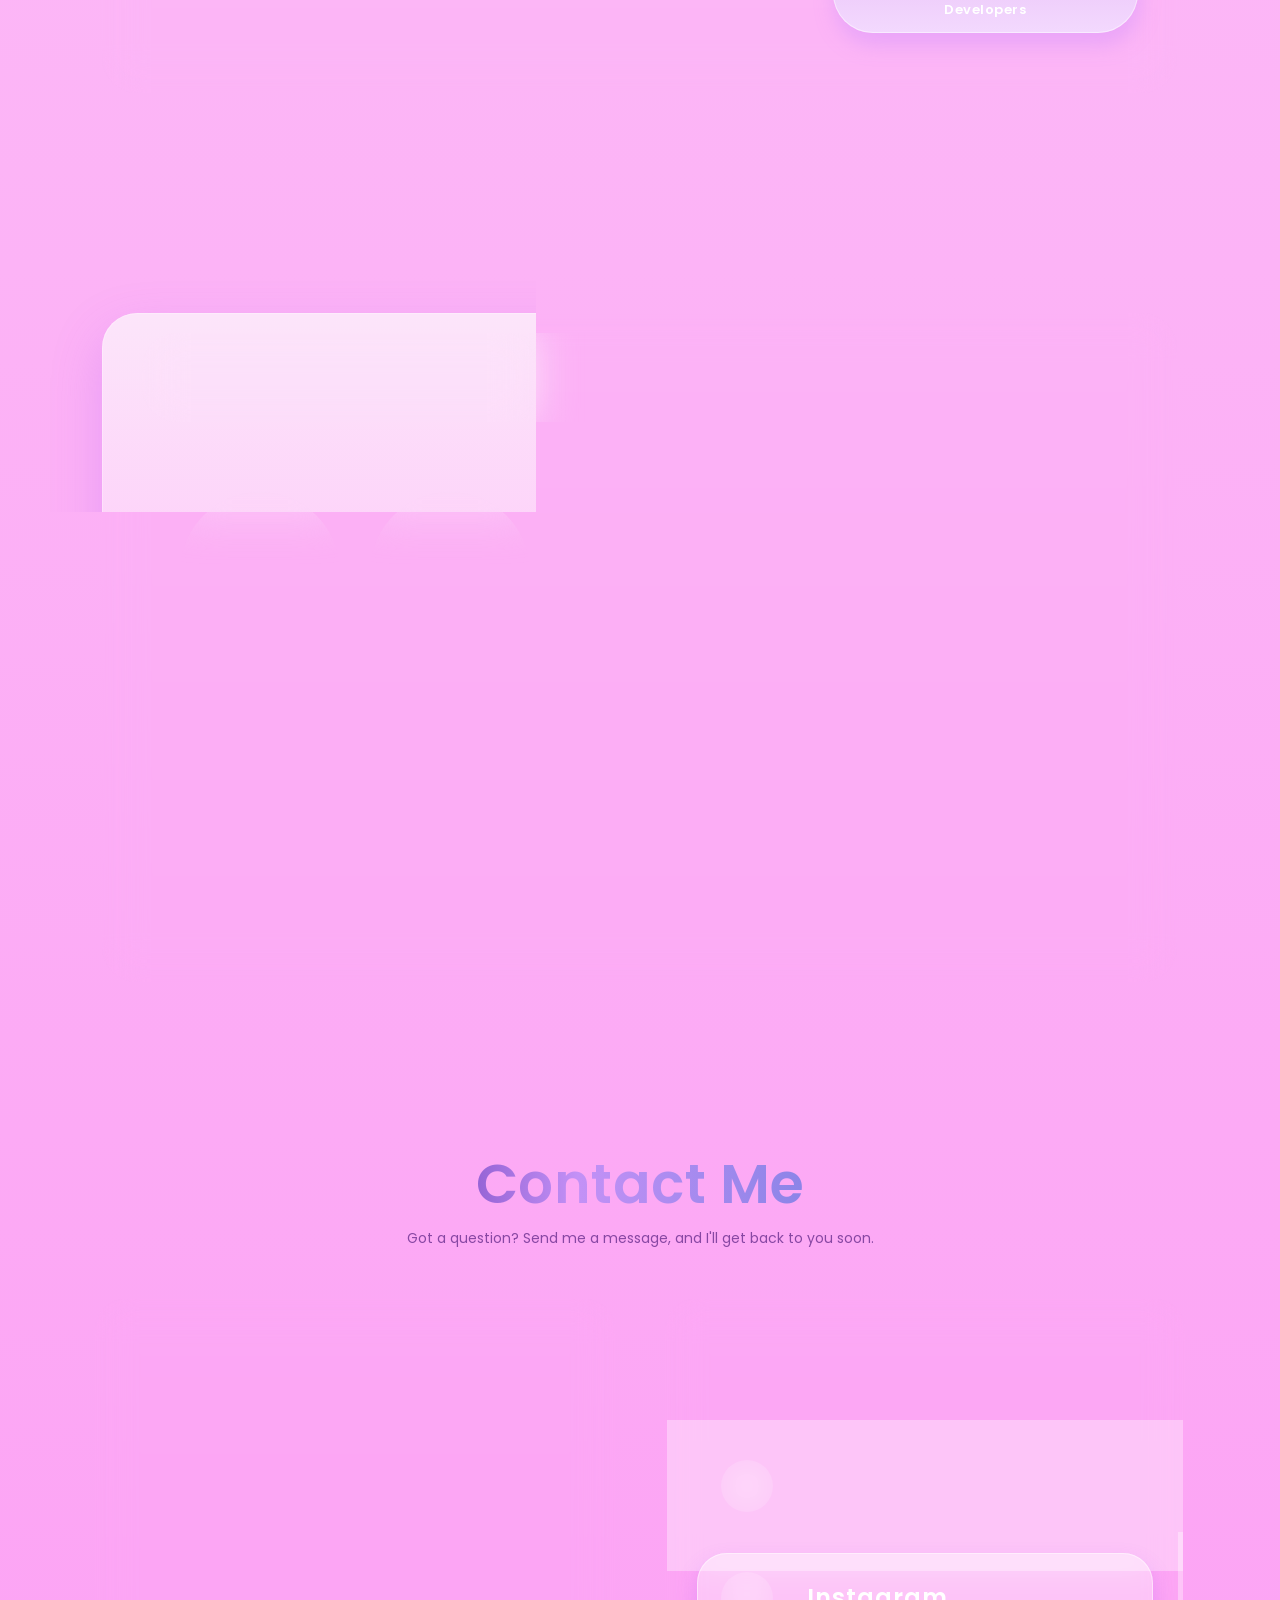
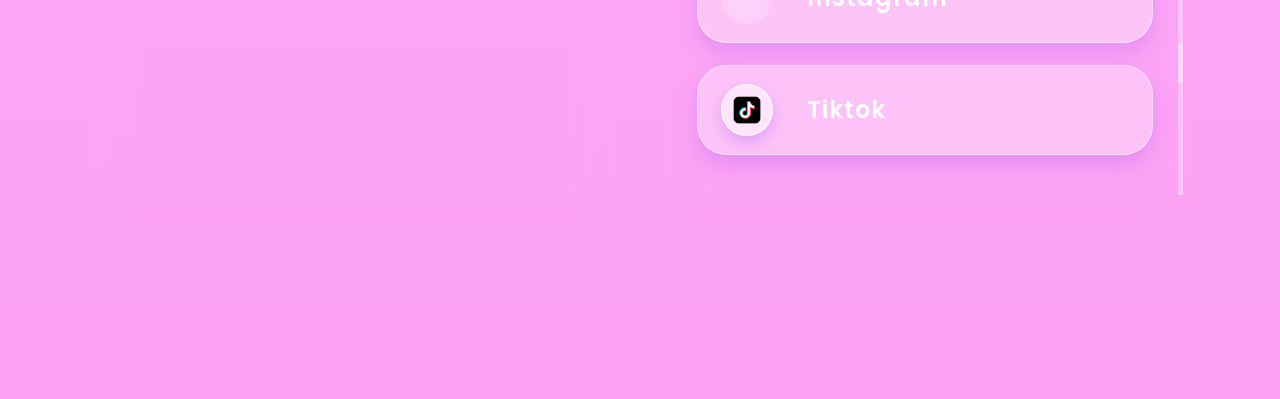
==== commit 8d741194: "Update index.html" ====
--- a/index.html
+++ b/index.html
@@ -108,9 +108,9 @@
                 <div class="project-card">
                     <div class="project-title">Project 1</div>
                     <div class="project-image">
-                        <img src="project 1.png"
+                        <img src="Project 1.png"
                              alt="Project 1"
-                             onclick="openImage('project 1.png')">
+                             onclick="openImage('Project 1.png')">
                     </div>
                 </div>
             </div>
@@ -120,9 +120,9 @@
                 <div class="project-card">
                     <div class="project-title">Project 2</div>
                     <div class="project-image">
-                        <img src="project 2.png"
+                        <img src="Project 2.png"
                              alt="Project 2"
-                             onclick="openImage('project 2.png')">
+                             onclick="openImage('Project 2.png')">
                     </div>
                 </div>
             </div>
@@ -132,9 +132,9 @@
                 <div class="project-card">
                     <div class="project-title">Project 3</div>
                     <div class="project-image">
-                        <img src="project 3.png"
+                        <img src="Project 3.png"
                              alt="Project 3"
-                             onclick="openImage('project 3.png')">
+                             onclick="openImage('Project 3.png')">
                     </div>
                 </div>
             </div>
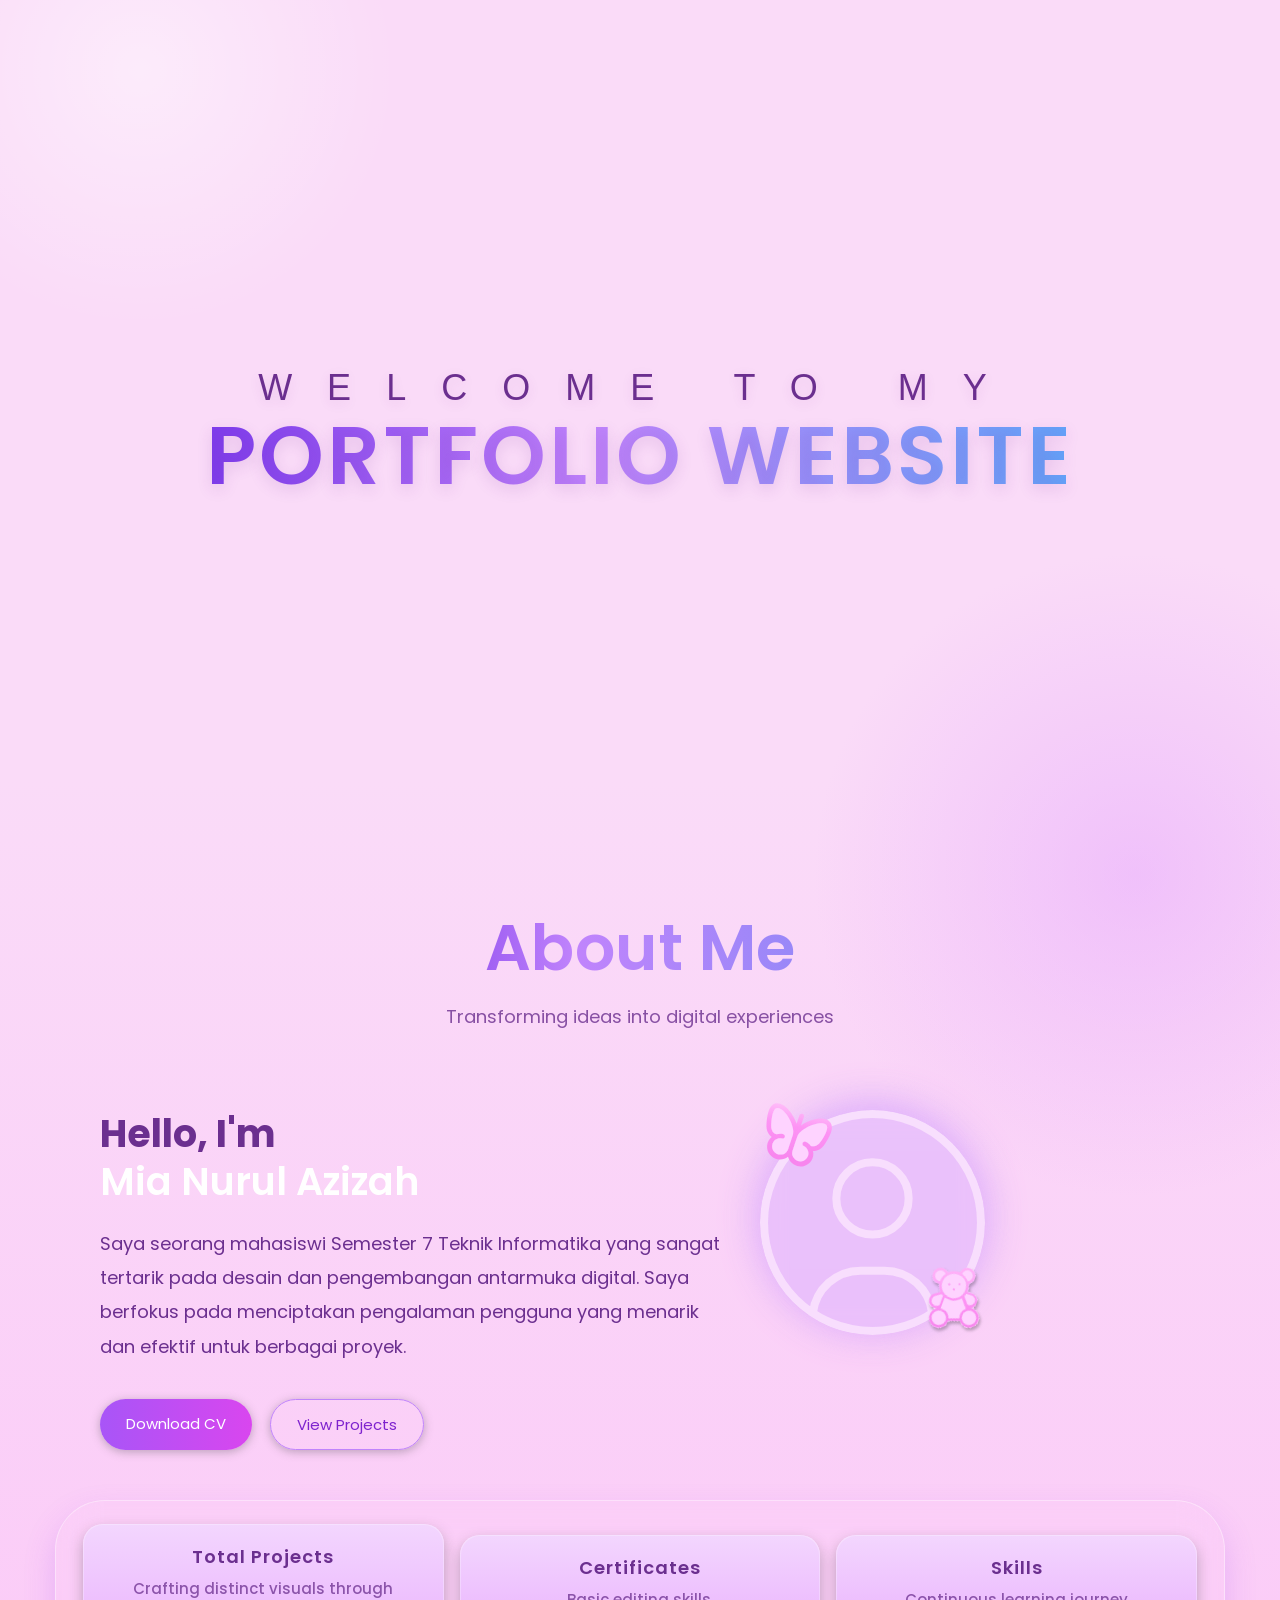
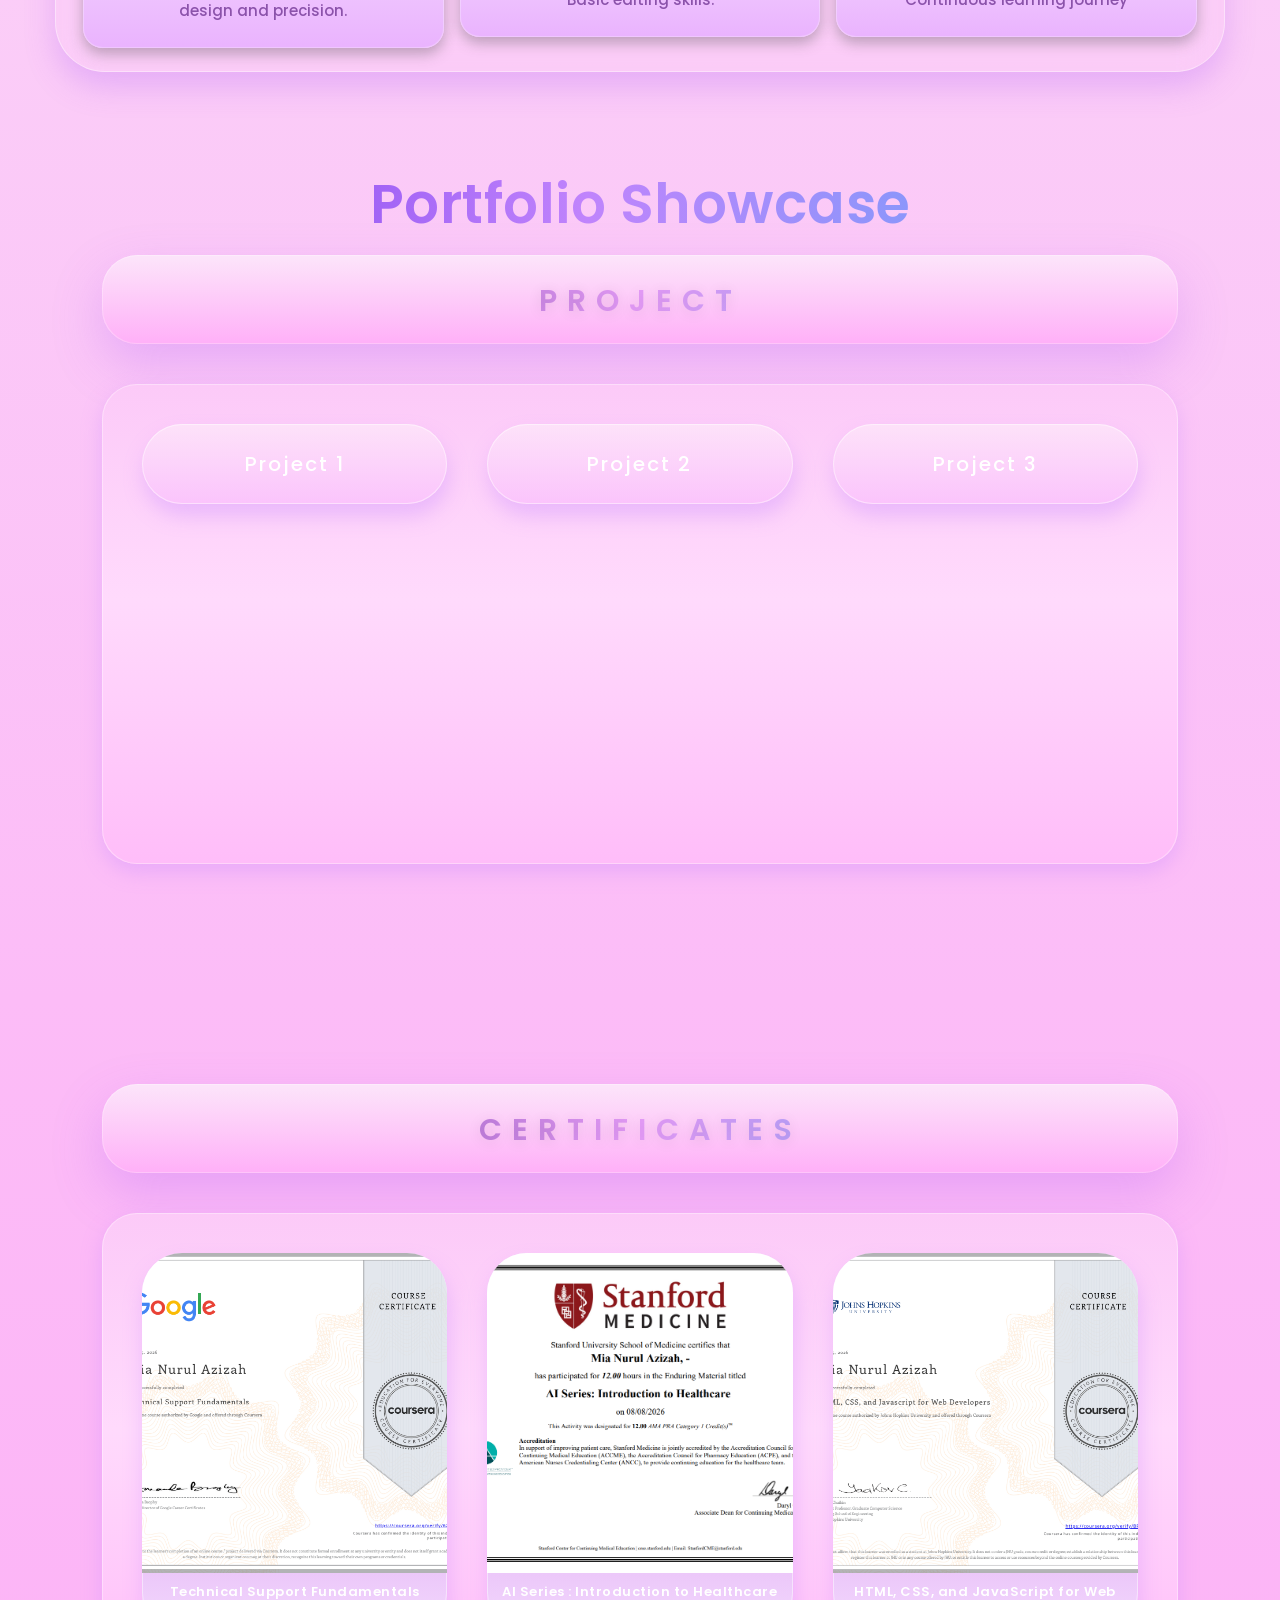
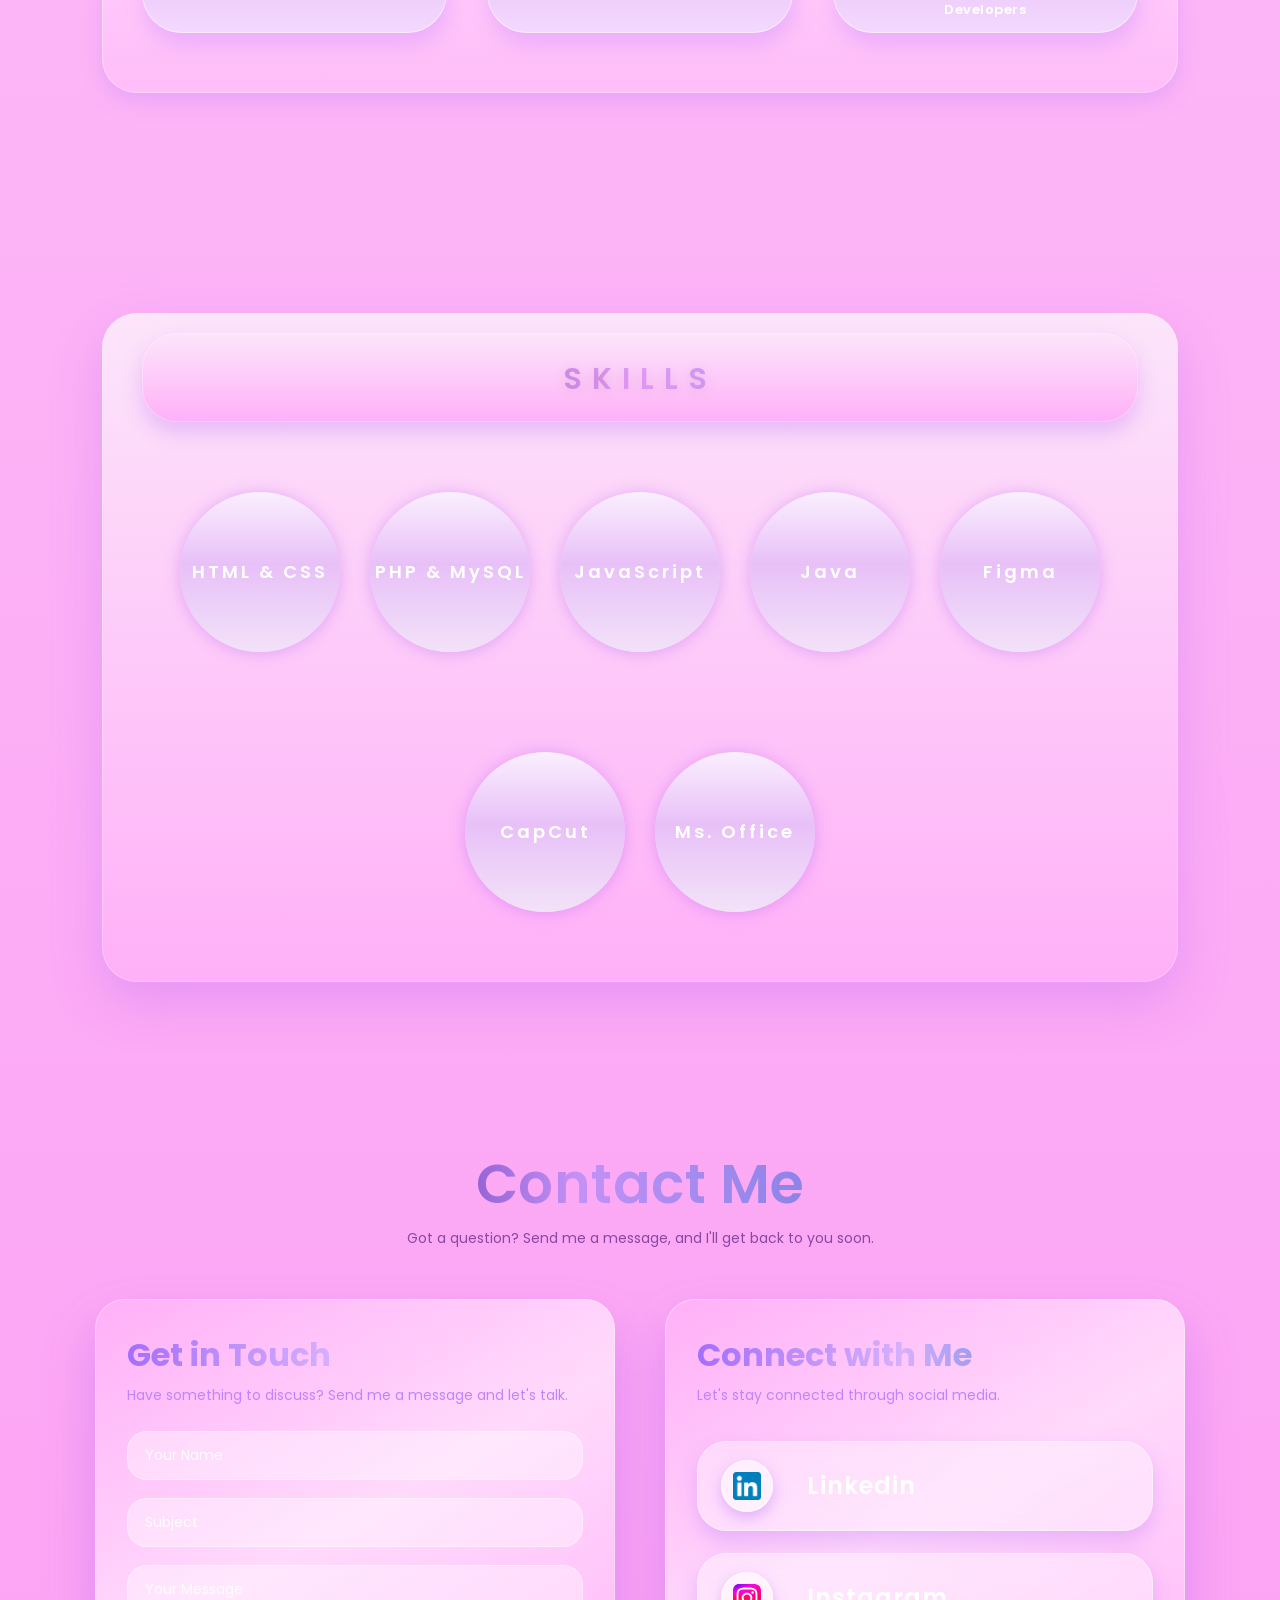
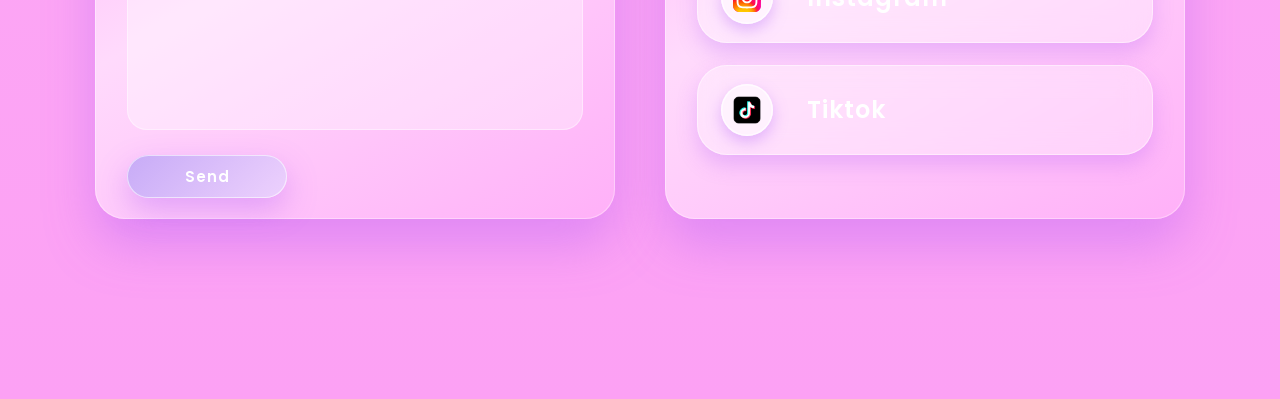
==== commit 53a2cc1d: "Update index.html" ====
--- a/index.html
+++ b/index.html
@@ -42,7 +42,7 @@
                 </h3>
 
                 <p>
-                    Saya seorang mahasiswi Semester 6 Teknik Informatika
+                    Saya seorang mahasiswi Semester 7 Teknik Informatika
                     yang sangat tertarik pada desain dan pengembangan
                     antarmuka digital. Saya berfokus pada menciptakan
                     pengalaman pengguna yang menarik dan efektif untuk
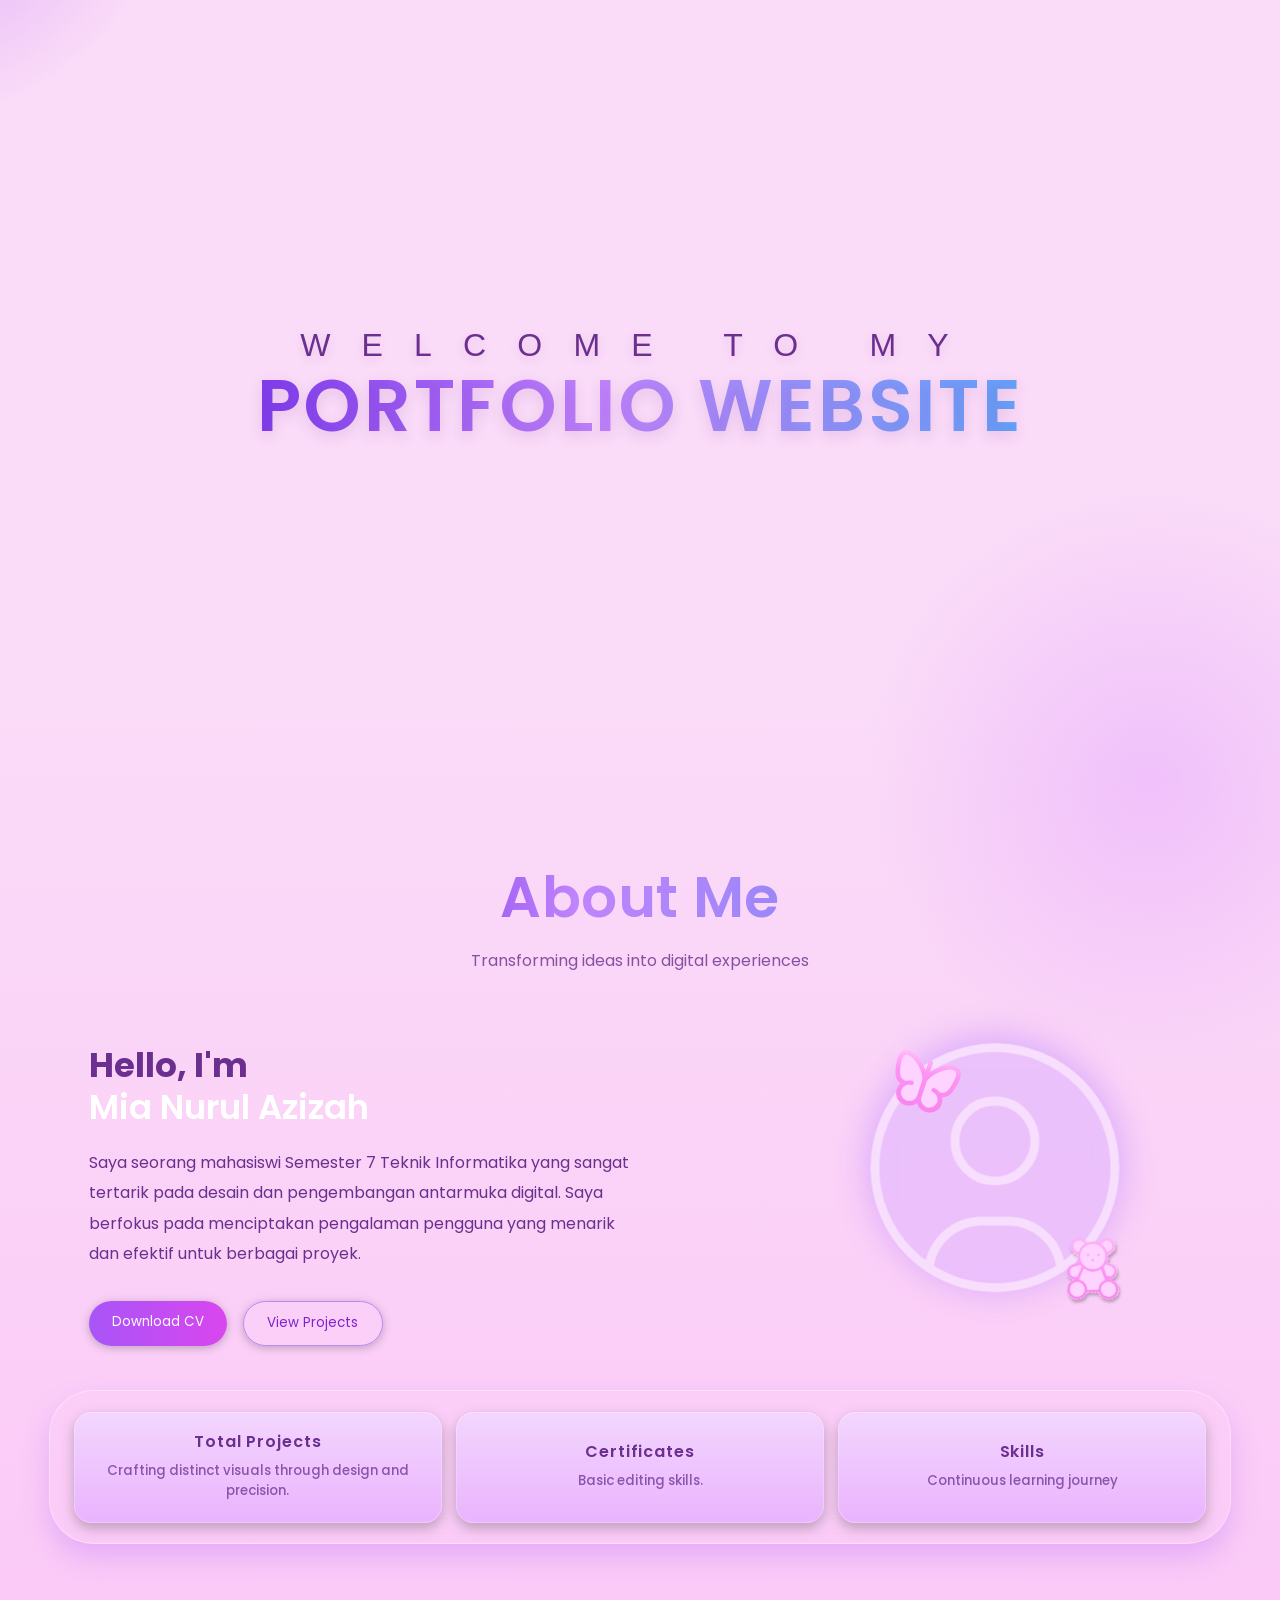
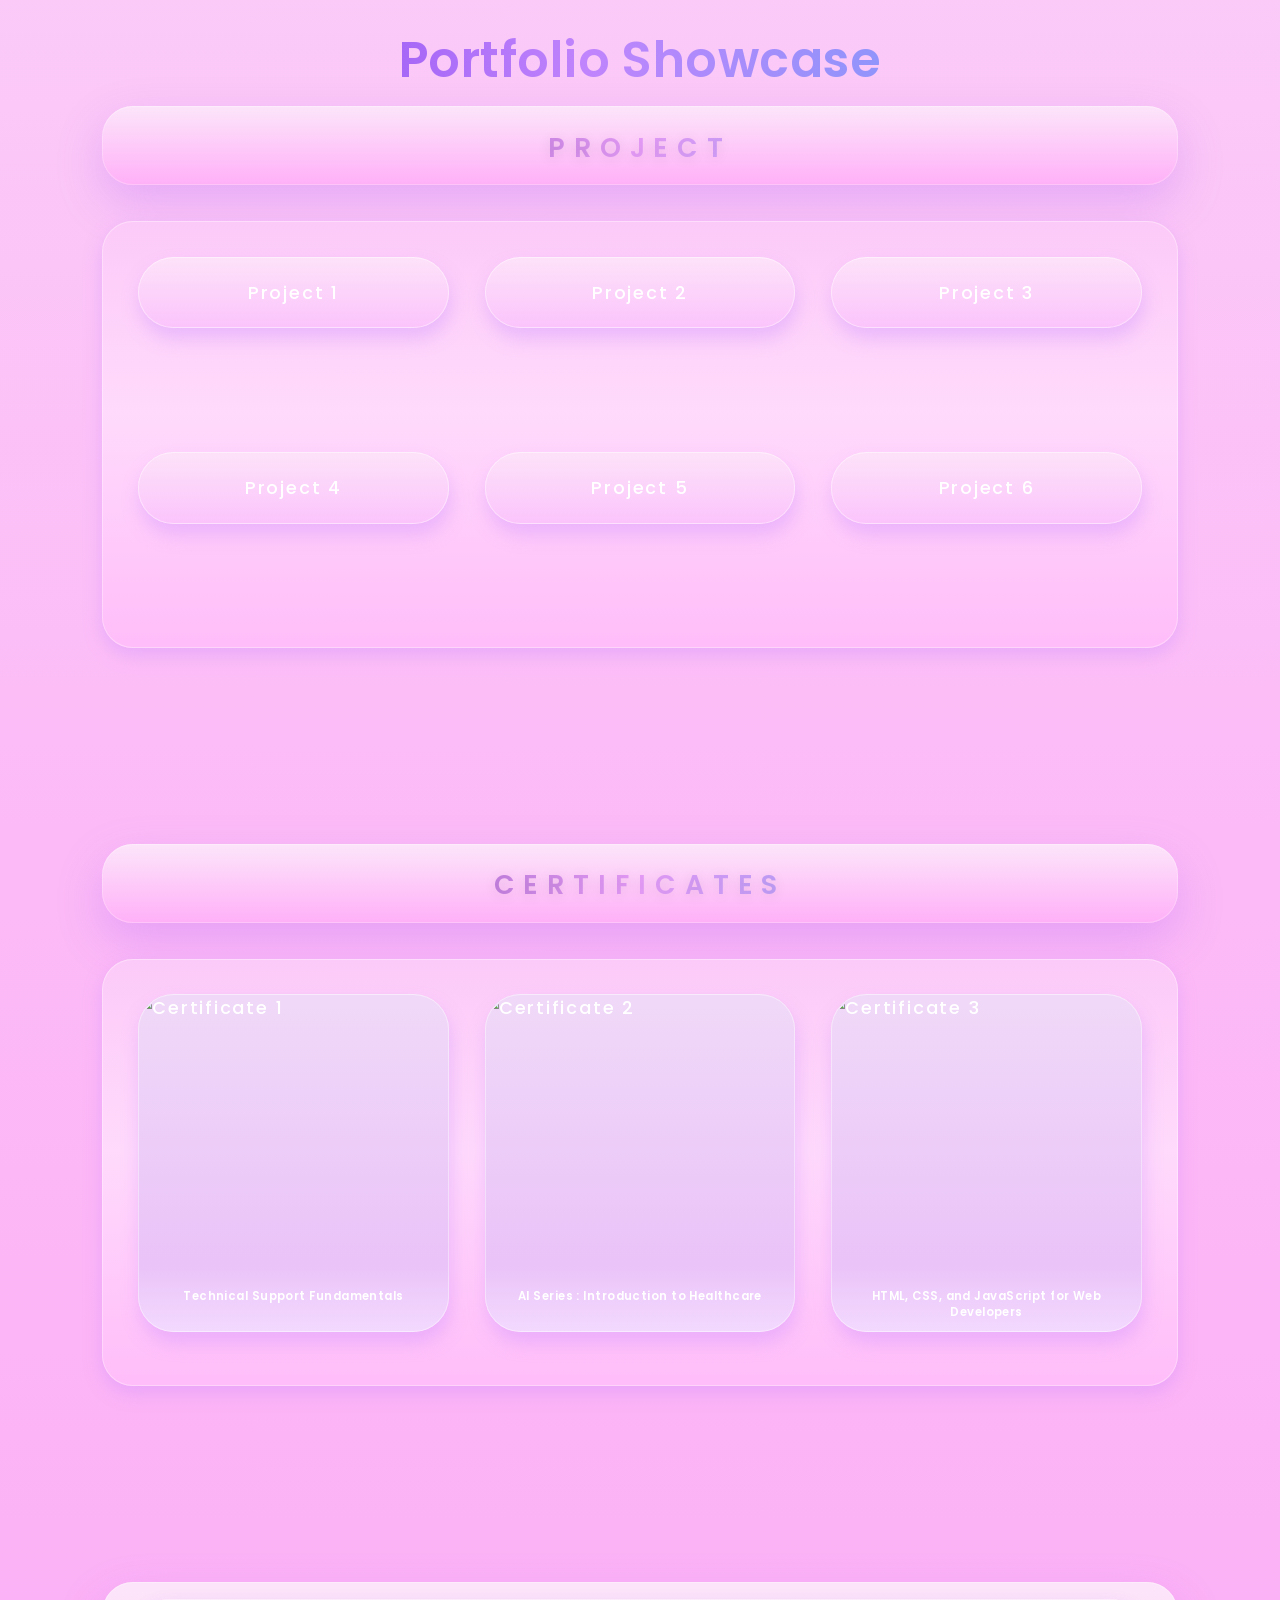
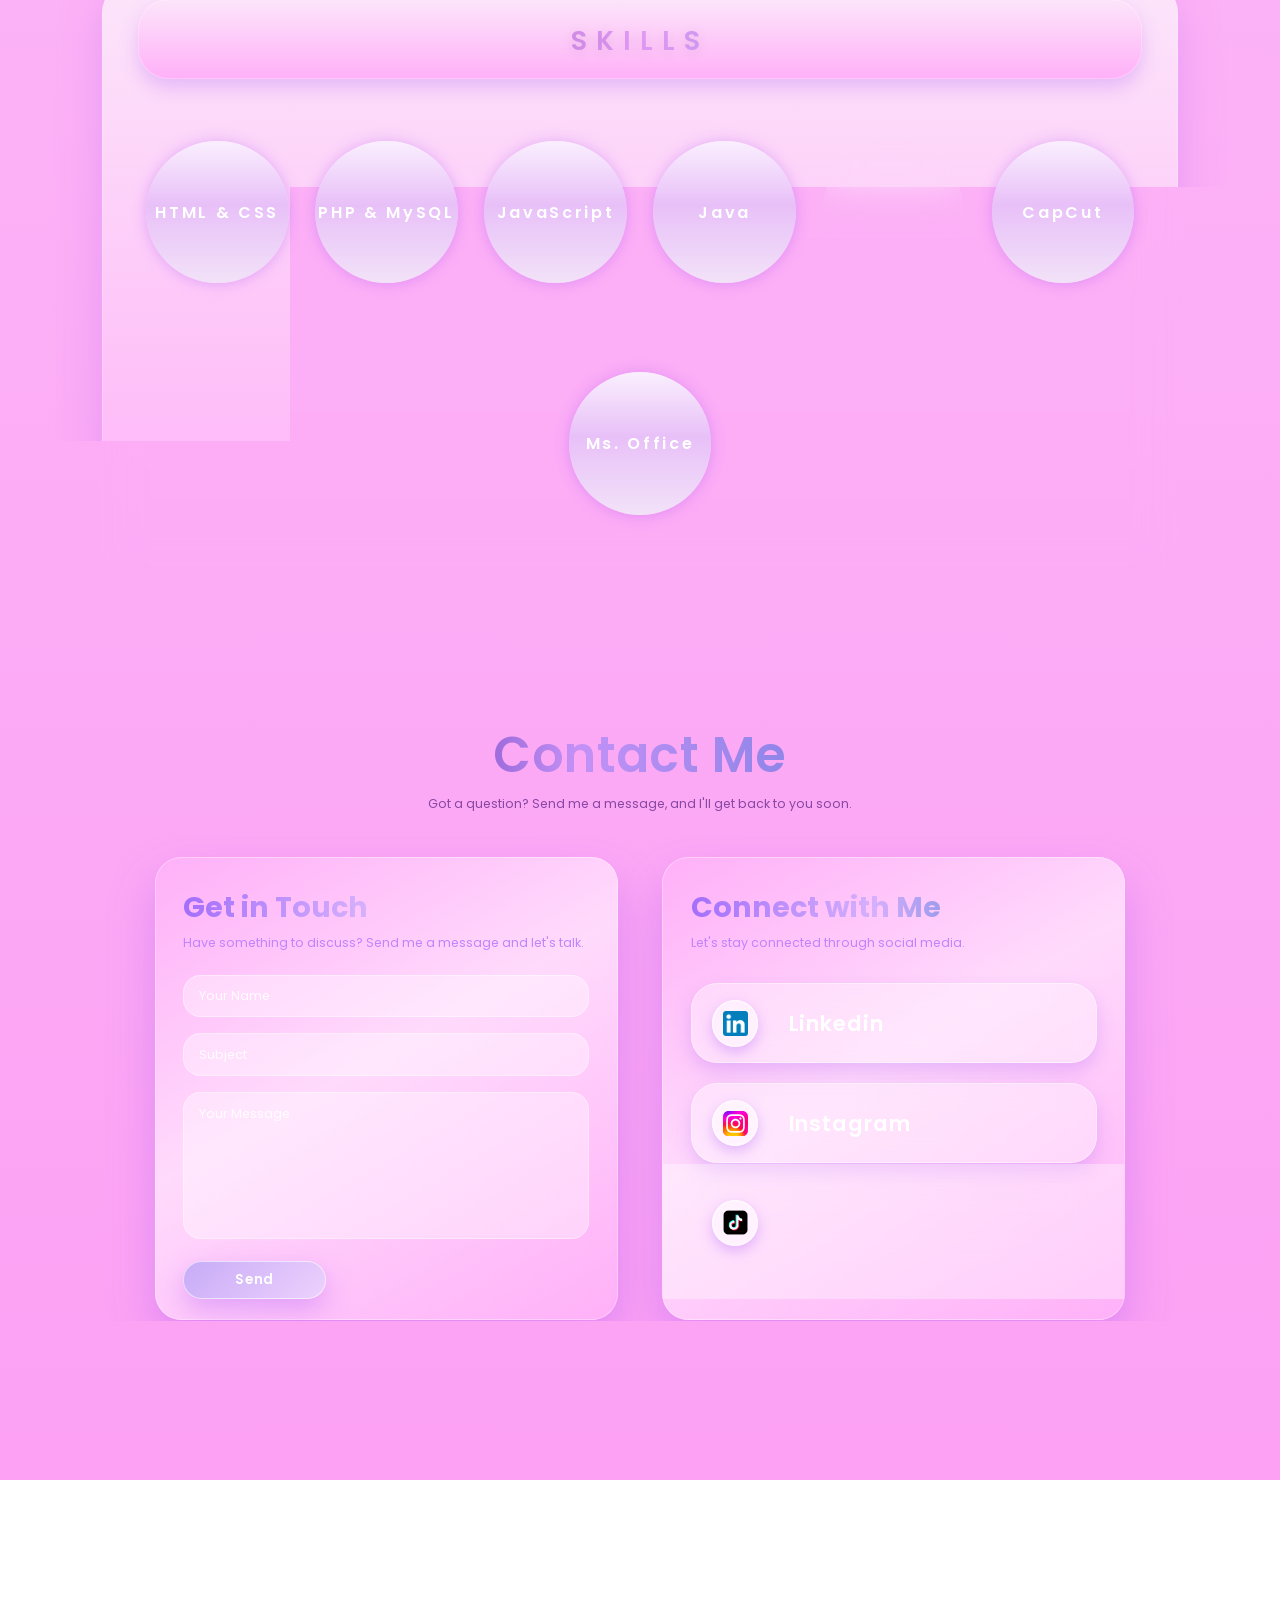
==== commit 1fcd5943: "Update index.html" ====
--- a/index.html
+++ b/index.html
@@ -3,18 +3,13 @@
 <head>
     <meta charset="UTF-8">
     <meta name="viewport" content="width=device-width, initial-scale=1.0">
-
     <title>Mia Nurul Azizah | Portfolio</title>
-
     <link rel="stylesheet" href="style.css">
     <link href="https://fonts.googleapis.com/css2?family=Poppins:wght@300;400;500;600&display=swap" rel="stylesheet">
 </head>
-
 <body>
 
-    <!-- =========================
-         HERO
-    ========================== -->
+    <!-- HERO -->
     <section class="hero">
         <div class="hero-text">
             <p class="hero-small">WELCOME TO MY</p>
@@ -22,33 +17,24 @@
         </div>
     </section>
 
-
-    <!-- =========================
-         ABOUT
-    ========================== -->
+    <!-- ABOUT -->
     <section class="about" id="about">
-
         <div class="about-header">
             <h2 class="about-title gradient-about">About Me</h2>
             <p class="subtitle">Transforming ideas into digital experiences</p>
         </div>
 
         <div class="about-container">
-
             <div class="about-text">
-                <h3>
-                    Hello, I'm<br>
+                <h3>Hello, I'm<br>
                     <span class="name">Mia Nurul Azizah</span>
                 </h3>
-
-                <p>
-                    Saya seorang mahasiswi Semester 7 Teknik Informatika
+                <p>Saya seorang mahasiswi Semester 7 Teknik Informatika
                     yang sangat tertarik pada desain dan pengembangan
                     antarmuka digital. Saya berfokus pada menciptakan
                     pengalaman pengguna yang menarik dan efektif untuk
                     berbagai proyek.
                 </p>
-
                 <div class="button-group">
                     <a href="CV Mia Nurul Azizah (1).pdf" download class="btn primary">Download CV</a>
                     <a href="#projects" class="btn outline">View Projects</a>
@@ -60,47 +46,35 @@
                 <img src="icon butterfly.svg" alt="butterfly icon" class="butterfly">
                 <img src="Vector (Stroke).svg" alt="bear icon" class="bear">
             </div>
-
-        </div>
-
-        
+        </div>
+
         <div class="info-cards">
             <div class="info-card">
-
                 <a href="#projects" class="glass-card-1">
                     <h4>Total Projects</h4>
                     <p>Crafting distinct visuals through design and precision.</p>
                 </a>
-
                 <a href="#certificates" class="glass-card-2">
                     <h4>Certificates</h4>
                     <p>Basic editing skills.</p>
                 </a>
-
                 <a href="#skills" class="glass-card-3">
                     <h4>Skills</h4>
                     <p>Continuous learning journey</p>
                 </a>
-
-            </div>
-        </div>
-
-    </section>
-
-
-    <!-- =========================
-         PORTFOLIO
-    ========================== -->
+            </div>
+        </div>
+    </section>
+
+    <!-- PORTFOLIO -->
     <section class="portfolio" id="projects">
-
         <h2 class="port-title gradient-text">Portfolio Showcase</h2>
 
         <div class="portfolio-glass">
-            <div class="portfolio-box">
-                <p>PROJECT</p>
-            </div>
-        </div>
-
+            <div class="portfolio-box"><p>PROJECT</p></div>
+        </div>
+
+        <!-- BARIS 1: Project 1, 2, 3 + Baris 2: Project 4, 5 (1 kotak sama) -->
         <div class="project-row">
 
             <!-- PROJECT 1 -->
@@ -108,9 +82,7 @@
                 <div class="project-card">
                     <div class="project-title">Project 1</div>
                     <div class="project-image">
-                        <img src="Project 1.png"
-                             alt="Project 1"
-                             onclick="openImage('Project 1.png')">
+                        <img src="project/project 1.png" alt="Project 1" onclick="openImage('project/project 1.png')">
                     </div>
                 </div>
             </div>
@@ -120,9 +92,7 @@
                 <div class="project-card">
                     <div class="project-title">Project 2</div>
                     <div class="project-image">
-                        <img src="Project 2.png"
-                             alt="Project 2"
-                             onclick="openImage('Project 2.png')">
+                        <img src="project/project 2.png" alt="Project 2" onclick="openImage('project/project 2.png')">
                     </div>
                 </div>
             </div>
@@ -132,80 +102,87 @@
                 <div class="project-card">
                     <div class="project-title">Project 3</div>
                     <div class="project-image">
-                        <img src="Project 3.png"
-                             alt="Project 3"
-                             onclick="openImage('Project 3.png')">
-                    </div>
-                </div>
-            </div>
-
-        </div>
-
-    </section>
-
-
-    <!-- =========================
-         CERTIFICATES
-    ========================== -->
+                        <img src="project/project 3.png" alt="Project 3" onclick="openImage('project/project 3.png')">
+                    </div>
+                </div>
+            </div>
+
+                        <!-- PROJECT 4 (video) -->
+            <div class="project-wrapper">
+                <div class="project-card project-card-carousel" id="card4">
+                    <div class="project-title">Project 4</div>
+                    <div class="carousel-container">
+                        <div class="carousel-track">
+                            <video class="carousel-slide" controls playsinline preload="metadata">
+                                <source src="project/English Final Assignment.mp4" type="video/mp4">
+                            </video>
+                        </div>
+                    </div>
+                </div>
+            </div>
+                        <!-- PROJECT 5 (video portrait) -->
+            <div class="project-wrapper">
+                <div class="project-card project-card-carousel" id="card6">
+                    <div class="project-title">Project 5</div>
+                    <div class="carousel-container">
+                        <div class="carousel-track">
+                            <video class="carousel-slide" controls playsinline preload="metadata">
+                                <source src="project/Video edit.mp4" type="video/mp4">
+                            </video>
+                        </div>
+                    </div>
+                </div>
+            </div>
+
+            <!-- PROJECT 6 (PDF) -->
+            <div class="project-wrapper">
+                <div class="project-card project-card-carousel" id="card6">
+                    <div class="project-title">Project 6</div>
+                    <div class="carousel-container">
+                        <div class="carousel-track">
+                            <a href="project/Desain Website Skincare Expert.pdf" target="_blank" rel="noopener" class="carousel-slide pdf-link">
+                                <img src="project/DASHBOARD.png" alt="Project 6 PDF">
+                                <span class="pdf-label">Buka PDF</span>
+                            </a>
+                        </div>
+                    </div>
+                </div>
+            </div>
+
+        </div> <!-- penutup project-row -->
+    </section>
+
+    <!-- CERTIFICATES -->
     <section class="certificates" id="certificates">
-
-    <div class="certificates-glass">
-        <div class="certificates-box">
-            <p>CERTIFICATES</p>
-        </div>
-    </div>
-
-    <div class="certificates-row">
-
-        <!-- CERTIFICATE 1 -->
-        <div class="certificates-wrapper">
-            <div class="certificates-card">
-                <img src="Sertifikat Google.png"
-                     alt="Certificate 1"
-                     class="cert-img"
-                     onclick="openImage(this.src)">
-                <p class="cert-label">Technical Support Fundamentals</p>
-            </div>
-        </div>
-
-        <!-- CERTIFICATE 2 -->
-        <div class="certificates-wrapper">
-            <div class="certificates-card">
-                <img src="Sertifikat Stanford (1).png"
-                     alt="Certificate 2"
-                     class="cert-img"
-                     onclick="openImage(this.src)">
-                <p class="cert-label">AI Series : Introduction to Healthcare</p>
-            </div>
-        </div>
-
-        <!-- CERTIFICATE 3 -->
-        <div class="certificates-wrapper">
-            <div class="certificates-card">
-                <img src="Sertifikat JOHNS HOPKINS UNIVERSITY.png"
-                     alt="Certificate 3"
-                     class="cert-img"
-                     onclick="openImage(this.src)">
-                <p class="cert-label">HTML, CSS, and JavaScript for Web Developers</p>
-            </div>
-        </div>
-
-    </div>
-
-</section>
-
-
-    <!-- =========================
-         SKILLS
-    ========================== -->
+        <div class="certificates-glass">
+            <div class="certificates-box"><p>CERTIFICATES</p></div>
+        </div>
+        <div class="certificates-row">
+            <div class="certificates-wrapper">
+                <div class="certificates-card">
+                    <img src="certificate/Sertifikat Google.png" alt="Certificate 1" class="cert-img" onclick="openImage(this.src)">
+                    <p class="cert-label">Technical Support Fundamentals</p>
+                </div>
+            </div>
+            <div class="certificates-wrapper">
+                <div class="certificates-card">
+                    <img src="certificate/Sertifikat Stanford (1).png" alt="Certificate 2" class="cert-img" onclick="openImage(this.src)">
+                    <p class="cert-label">AI Series : Introduction to Healthcare</p>
+                </div>
+            </div>
+            <div class="certificates-wrapper">
+                <div class="certificates-card">
+                    <img src="certificate/Sertifikat JOHNS HOPKINS UNIVERSITY.png" alt="Certificate 3" class="cert-img" onclick="openImage(this.src)">
+                    <p class="cert-label">HTML, CSS, and JavaScript for Web Developers</p>
+                </div>
+            </div>
+        </div>
+    </section>
+
+    <!-- SKILLS -->
     <section class="skills" id="skills">
-
         <div class="skill-glass">
-
-            <div class="skill-box">
-                <p>SKILLS</p>
-            </div>
-
+            <div class="skill-box"><p>SKILLS</p></div>
             <div class="skill-horizontal">
                 <div class="skill-card">HTML &amp; CSS</div>
                 <div class="skill-card">PHP &amp; MySQL</div>
@@ -215,202 +192,125 @@
                 <div class="skill-card">CapCut</div>
                 <div class="skill-card">Ms. Office</div>
             </div>
-
-        </div>
-
-    </section>
-
-
-    <!-- =========================
-         CONTACT
-    ========================== -->
+        </div>
+    </section>
+
+    <!-- CONTACT -->
     <section class="contact-section" id="contact">
-
         <h2 class="contact-title">Contact Me</h2>
-
-        <p class="contact-subtitle">
-            Got a question? Send me a message, and I'll get back to you soon.
-        </p>
+        <p class="contact-subtitle">Got a question? Send me a message, and I'll get back to you soon.</p>
 
         <div class="contact-wrapper">
-
-            <!-- CONTACT FORM -->
             <div class="contact-box">
-
                 <h3>Get in Touch</h3>
-
-                <p class="box-decs">
-                    Have something to discuss? Send me a message and let's talk.
-                </p>
-
+                <p class="box-decs">Have something to discuss? Send me a message and let's talk.</p>
                 <form id="contactform">
-
                     <input type="text" name="Name" placeholder="Your Name" required>
-
                     <input type="text" name="subject" placeholder="Subject" required>
-
                     <textarea name="Message" placeholder="Your Message" required></textarea>
-
                     <input type="hidden" name="_subject" value="New Message from Portfolio">
                     <input type="hidden" name="_captcha" value="false">
-
                     <button class="send-btn" type="submit">Send</button>
-
                     <p id="status"></p>
-
                 </form>
-
-            </div>
-
-            <!-- SOCIAL MEDIA -->
+            </div>
+
             <div class="contact-box social-box">
-
                 <h3>Connect with Me</h3>
-
-                <p class="box-decs">
-                    Let's stay connected through social media.
-                </p>
-
+                <p class="box-decs">Let's stay connected through social media.</p>
                 <div class="social-list">
-
                     <a href="https://linkedin.com/in/mia-nurul-azizah" target="_blank" rel="noopener" class="social-item">
-                        <div class="icon-glass">
-                            <img src="icon-linkedin.png" alt="Linkedin" class="social-icon">
-                        </div>
+                        <div class="icon-glass"><img src="icon-linkedin.png" alt="Linkedin" class="social-icon"></div>
                         <span>Linkedin</span>
                     </a>
-
                     <a href="https://instagram.com/miuziie" target="_blank" rel="noopener" class="social-item">
-                        <div class="icon-glass">
-                            <img src="icon-instagram.svg" alt="Instagram" class="social-icon">
-                        </div>
+                        <div class="icon-glass"><img src="icon-instagram.svg" alt="Instagram" class="social-icon"></div>
                         <span>Instagram</span>
                     </a>
-
                     <a href="https://www.tiktok.com/@miuziiee" target="_blank" rel="noopener" class="social-item">
-                        <div class="icon-glass">
-                            <img src="tiktok-icon-free-png.png" alt="Tiktok" class="social-icon">
-                        </div>
+                        <div class="icon-glass"><img src="tiktok-icon-free-png.png" alt="Tiktok" class="social-icon"></div>
                         <span>Tiktok</span>
                     </a>
-
-                </div>
-
-            </div>
-
-        </div>
-
-    </section>
-
-
-    <!-- =========================
-         SUCCESS POPUP
-    ========================== -->
+                </div>
+            </div>
+        </div>
+    </section>
+
+    <!-- SUCCESS POPUP -->
     <div id="successpopup" class="popup-overlay">
         <div class="popup-card">
-
-            <div class="send-animation">
-                <div class="plane">✈️</div>
-            </div>
-
+            <div class="send-animation"><div class="plane">✈️</div></div>
             <h3>Message Sent!!</h3>
-
-            <p>
-                Thank you for reaching out.<br>
-                Your message has been successfully delivered.
-            </p>
-
+            <p>Thank you for reaching out.<br>Your message has been successfully delivered.</p>
             <button onclick="closepopup()">OK</button>
-
         </div>
     </div>
 
-
-    <!-- =========================
-         IMAGE VIEWER
-         (harus berada SEBELUM <script> supaya elemennya sudah ada)
-    ========================== -->
+    <!-- IMAGE VIEWER -->
     <div id="imageViewer" class="image-viewer">
         <button class="close-image" onclick="closeImage()">×</button>
         <img id="largeImage" src="" alt="Project Preview">
     </div>
 
-
-    <!-- =========================
-         SCRIPTS
-    ========================== -->
-<script src="https://cdn.jsdelivr.net/npm/@emailjs/browser@4/dist/email.min.js"></script>
-
-<script>
-
-    /* ---------- EMAILJS ---------- */
-
-    emailjs.init({ publicKey: "lARwN5tGs5Q-cJHSP" });
-
-    const contactForm = document.getElementById("contactform");
-    const sendBtn = contactForm.querySelector(".send-btn");
-
-    contactForm.addEventListener("submit", function (e) {
-
-        e.preventDefault();
-
-        sendBtn.disabled = true;
-        sendBtn.textContent = "Sending...";
-
-        // GANTI "service_xxxxxxx" dengan Service ID dari dashboard EmailJS
-        emailjs.sendForm("service_uns4keg", "template_5f4mz9f", this)
-
-            .then(() => {
-                document.getElementById("successpopup").classList.add("show");
-                this.reset();
-            })
-
-            .catch(error => {
-                console.error("EmailJS Error :", error);
-                alert("Failed to send message: " + (error.text || "please try again"));
-            })
-
-            .finally(() => {
-                sendBtn.disabled = false;
-                sendBtn.textContent = "Send";
-            });
-
-    });
-
-
-
-        /* ---------- POPUP SUKSES ---------- */
-
+    <!-- SCRIPTS -->
+    <script src="https://cdn.jsdelivr.net/npm/@emailjs/browser@4/dist/email.min.js"></script>
+    <script>
+
+        /* --- EMAILJS --- */
+        emailjs.init({ publicKey: "lARwN5tGs5Q-cJHSP" });
+        const contactForm = document.getElementById("contactform");
+        const sendBtn = contactForm.querySelector(".send-btn");
+
+        contactForm.addEventListener("submit", function(e) {
+            e.preventDefault();
+            sendBtn.disabled = true;
+            sendBtn.textContent = "Sending...";
+            emailjs.sendForm("service_uns4keg", "template_5f4mz9f", this)
+                .then(() => {
+                    document.getElementById("successpopup").classList.add("show");
+                    this.reset();
+                })
+                .catch(error => {
+                    console.error("EmailJS Error:", error);
+                    alert("Failed to send message: " + (error.text || "please try again"));
+                })
+                .finally(() => {
+                    sendBtn.disabled = false;
+                    sendBtn.textContent = "Send";
+                });
+        });
+
+        /* --- POPUP --- */
         function closepopup() {
             document.getElementById("successpopup").classList.remove("show");
         }
 
-
-        /* ---------- IMAGE VIEWER ---------- */
-
-        const viewer = document.getElementById("imageViewer");
-        const largeImage = document.getElementById("largeImage");
-
-        function openImage(imageSrc) {
-            largeImage.src = imageSrc;
+        /* --- IMAGE VIEWER --- */
+        const viewer   = document.getElementById("imageViewer");
+        const largeImg = document.getElementById("largeImage");
+
+        function openImage(src) {
+            largeImg.src = src;
             viewer.classList.add("show");
         }
-
         function closeImage() {
             viewer.classList.remove("show");
         }
-
-        // klik area gelap di luar gambar = tutup
-        viewer.addEventListener("click", function (e) {
-            if (e.target === this) closeImage();
-        });
-
-        // tombol Esc = tutup
-        document.addEventListener("keydown", function (e) {
-            if (e.key === "Escape") closeImage();
-        });
+        viewer.addEventListener("click", function(e) { if (e.target === this) closeImage(); });
+        document.addEventListener("keydown", function(e) { if (e.key === "Escape") closeImage(); });
+
+        /* --- CAROUSEL --- */
+        const carouselState = {};
+        function moveCarousel(trackId, dotsId, dir, total, event) {
+            event.stopPropagation();
+            if (carouselState[trackId] === undefined) carouselState[trackId] = 0;
+            carouselState[trackId] = (carouselState[trackId] + dir + total) % total;
+            const idx = carouselState[trackId];
+            document.getElementById(trackId).style.transform = `translateX(-${idx * 100}%)`;
+            document.getElementById(dotsId).querySelectorAll('.carousel-dot')
+                .forEach((d, i) => d.classList.toggle('active', i === idx));
+        }
 
     </script>
-
 </body>
 </html>
--- a/style.css
+++ b/style.css
@@ -1,6 +1,11 @@
 /* =========================
    RESET & BASE
 ========================= */
+
+
+html {
+    zoom: 0.89;
+}
 
 *{
     margin: 0;
@@ -87,11 +92,7 @@
 
     border-radius: 50%;
 
-    background: radial-gradient(
-        circle,
-        rgba(255,255,255,0.45) 0%,
-        rgba(255,255,255,0) 70%
-    );
+    background: radial-gradient(circle at top left, rgba(168, 85, 247, 0.45), transparent 45%);
 
     top: -190px;
     left: -120px;
@@ -165,6 +166,8 @@
 .about-header{
     text-align: center;
     margin-bottom: 80px;
+
+    padding-top: 60px;
 }
 
 .gradient-about{
@@ -325,8 +328,8 @@
 }
 
 .avatar-icon{
-    width: 225px;
-    height: auto;
+    width: 280px;
+    height: 280px;
 
     border-radius: 50%;
 
@@ -334,7 +337,7 @@
     align-items: center;
     justify-content: center;
 
-    transform: translate(-100px,-20px);
+    transform: translate(-40px,-20px);
 
     background: rgba(215,171,255,0.45);
 
@@ -349,21 +352,24 @@
 }
 
 .butterfly{
-    width: 80px;
+    position: absolute;
+    top: -15px;
+    left: -25px;
+
+    width: 90px;
     height: auto;
-
-    transform: translate(-105px,-255px);
 }
 
 .bear{
-    width: 65px;
+    position: absolute;
+    top: 195px;
+    left: 175px;
+
+    width: 75px;
     height: auto;
 
-    transform:
-        translate(-20px,-90px)
-        rotate(20deg);
-}
-
+    transform: rotate(20deg);
+}
 
 /* =========================
    INFO CARDS
@@ -379,6 +385,7 @@
     padding-right: 55px;
 }
 
+/* DIUBAH: align-items center -> stretch */
 .info-card{
     min-width: 150px;
 
@@ -387,7 +394,7 @@
     border-radius: 50px;
 
     display: flex;
-    align-items: center;
+    align-items: stretch;
     gap: 16px;
 
     backdrop-filter: blur(20px);
@@ -398,11 +405,13 @@
         inset 0 0 0 1px rgba(255,255,255,0.4);
 }
 
-/* kartu (berupa link <a> yang bisa diklik) */
+/* DIUBAH: display block -> flex column + justify-content center */
 .glass-card-1,
 .glass-card-2,
 .glass-card-3{
-    display: block;
+    display: flex;
+    flex-direction: column;
+    justify-content: center;
     flex: 1;
 
     padding: 25px;
@@ -1494,4 +1503,4 @@
         font-size: 40px;
     }
 
-}+}
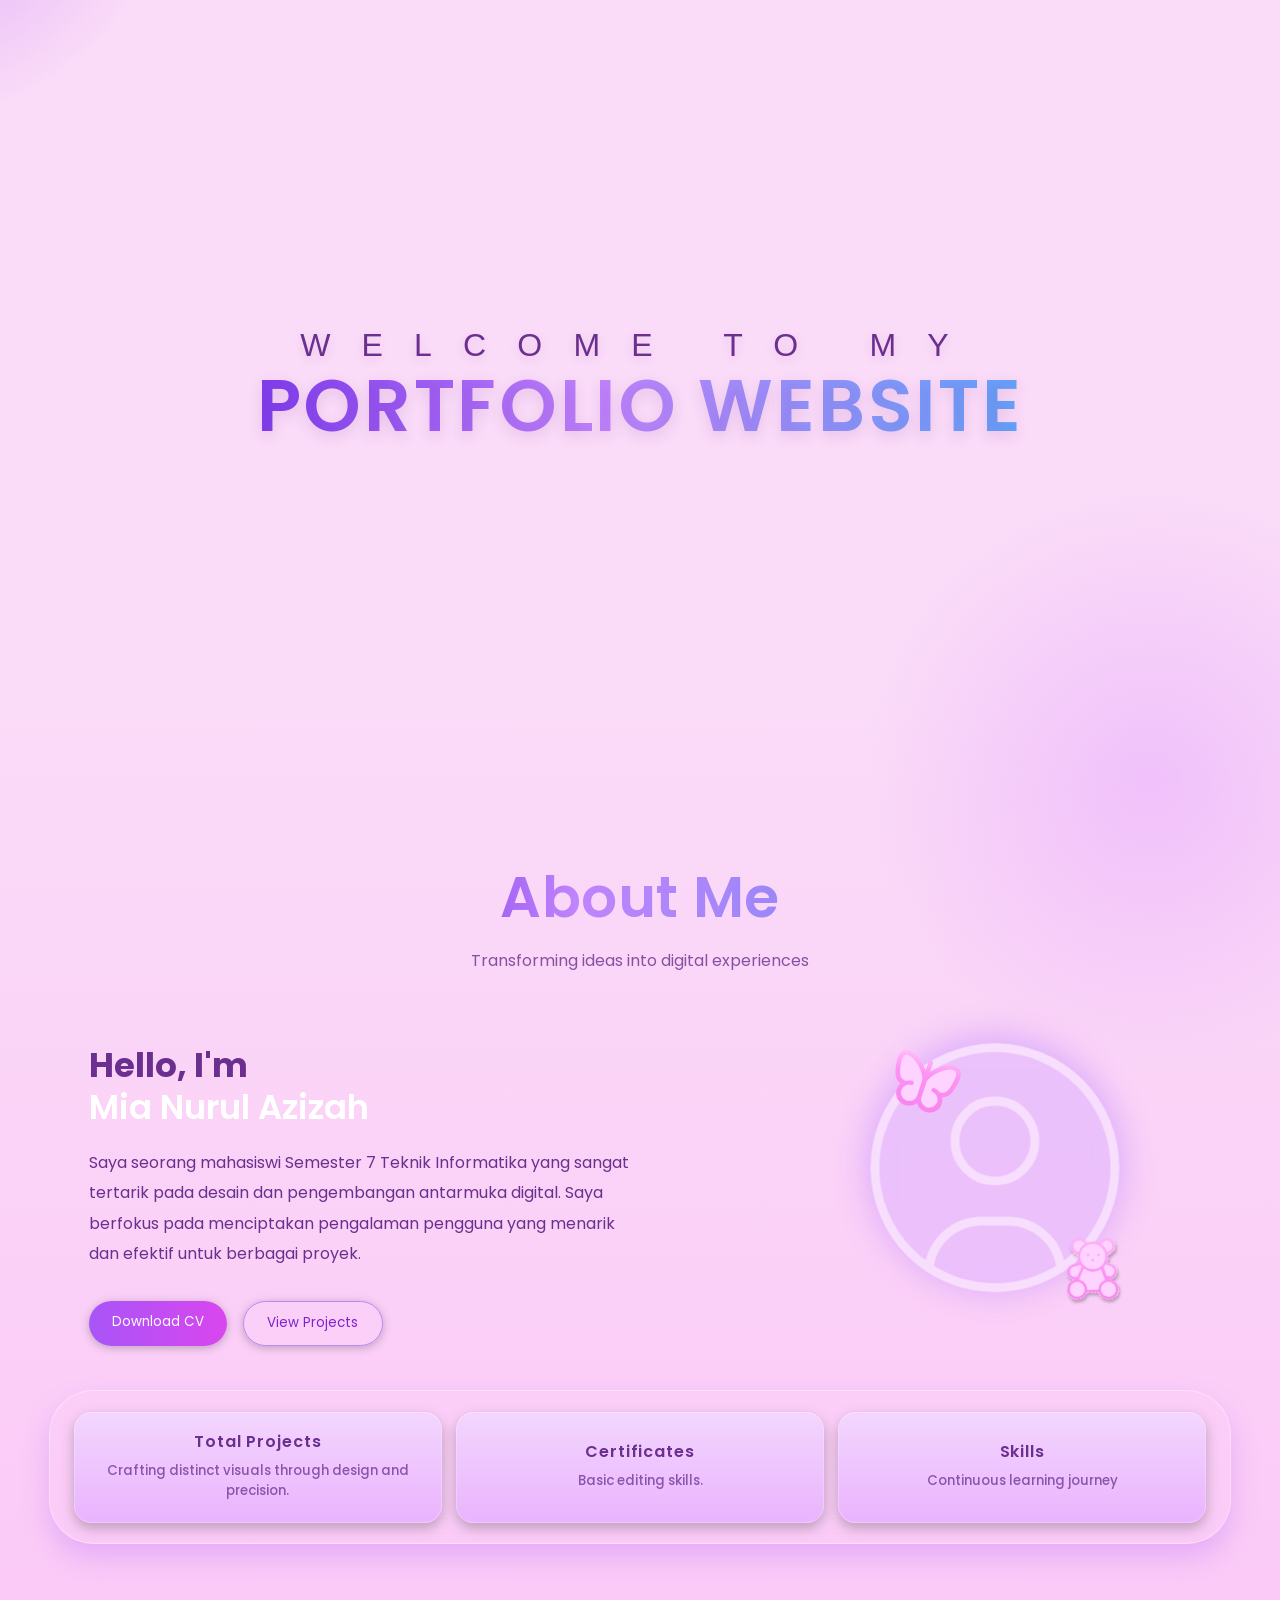
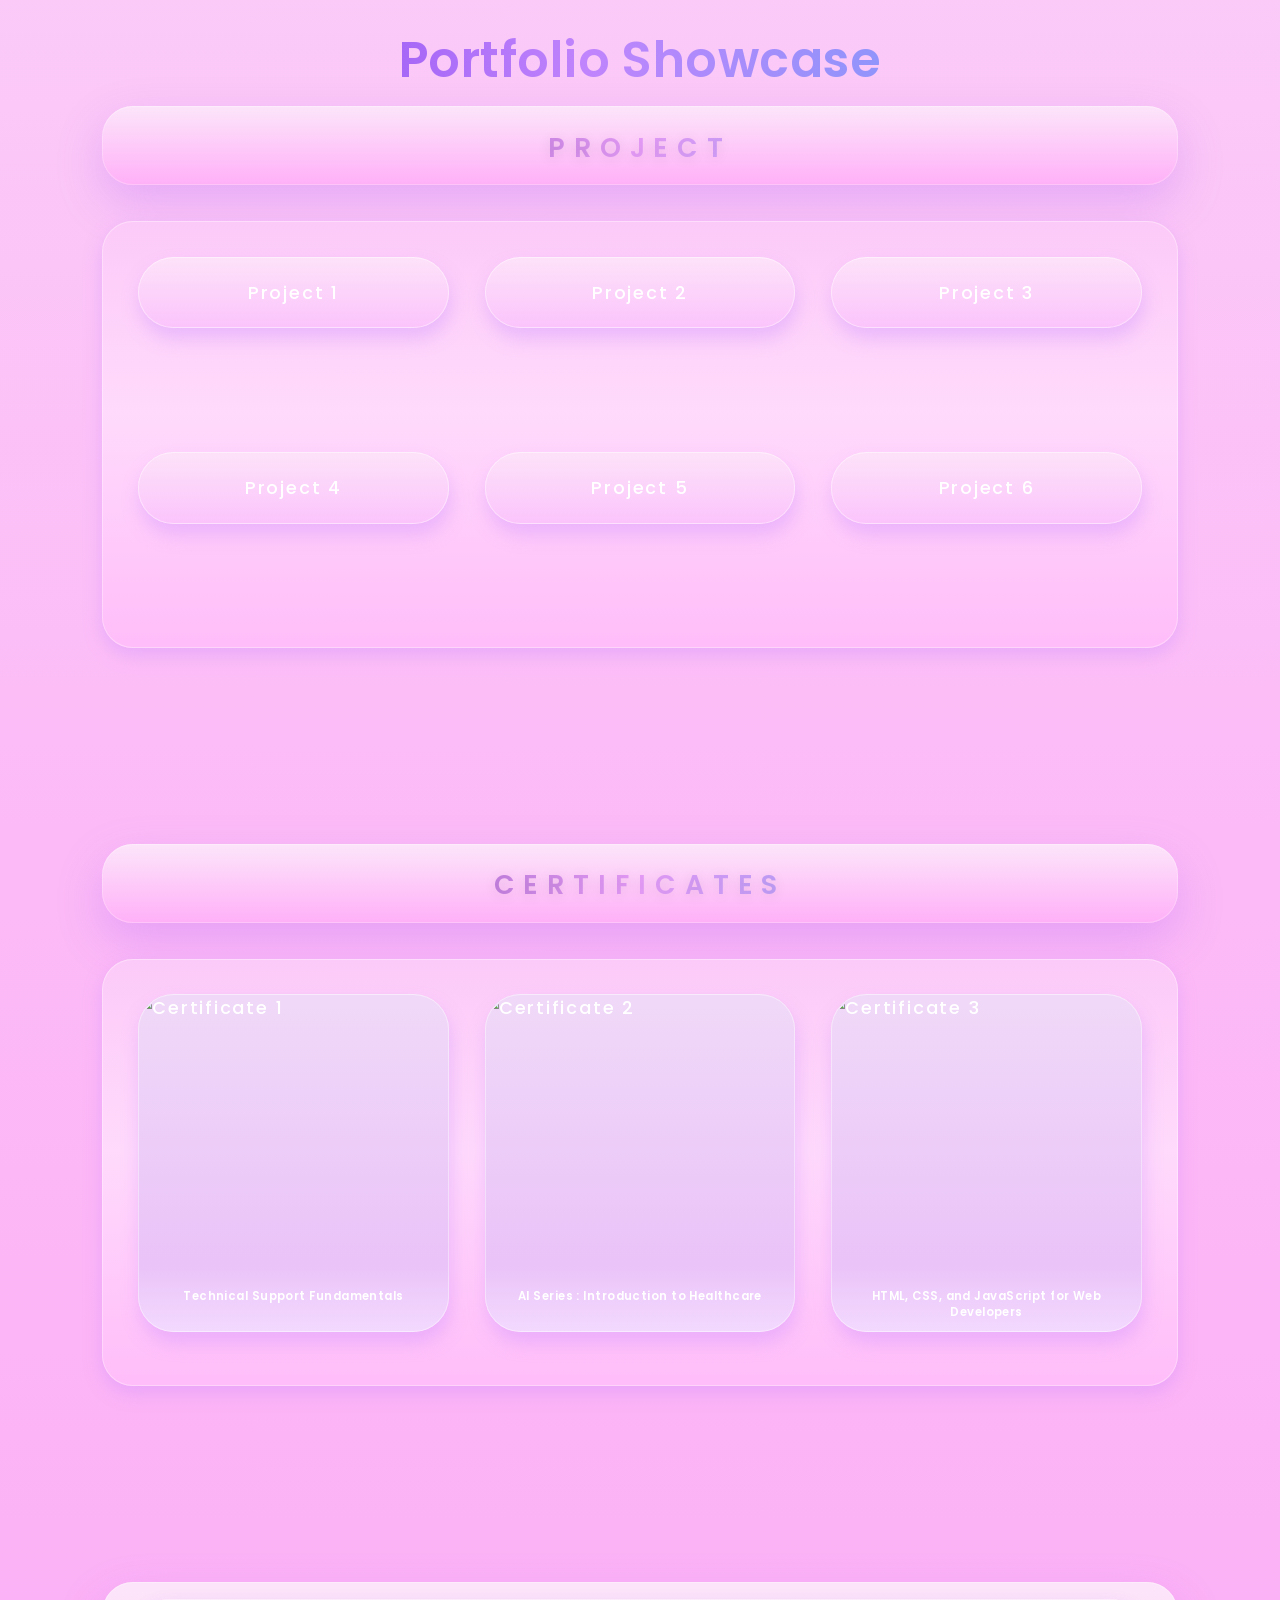
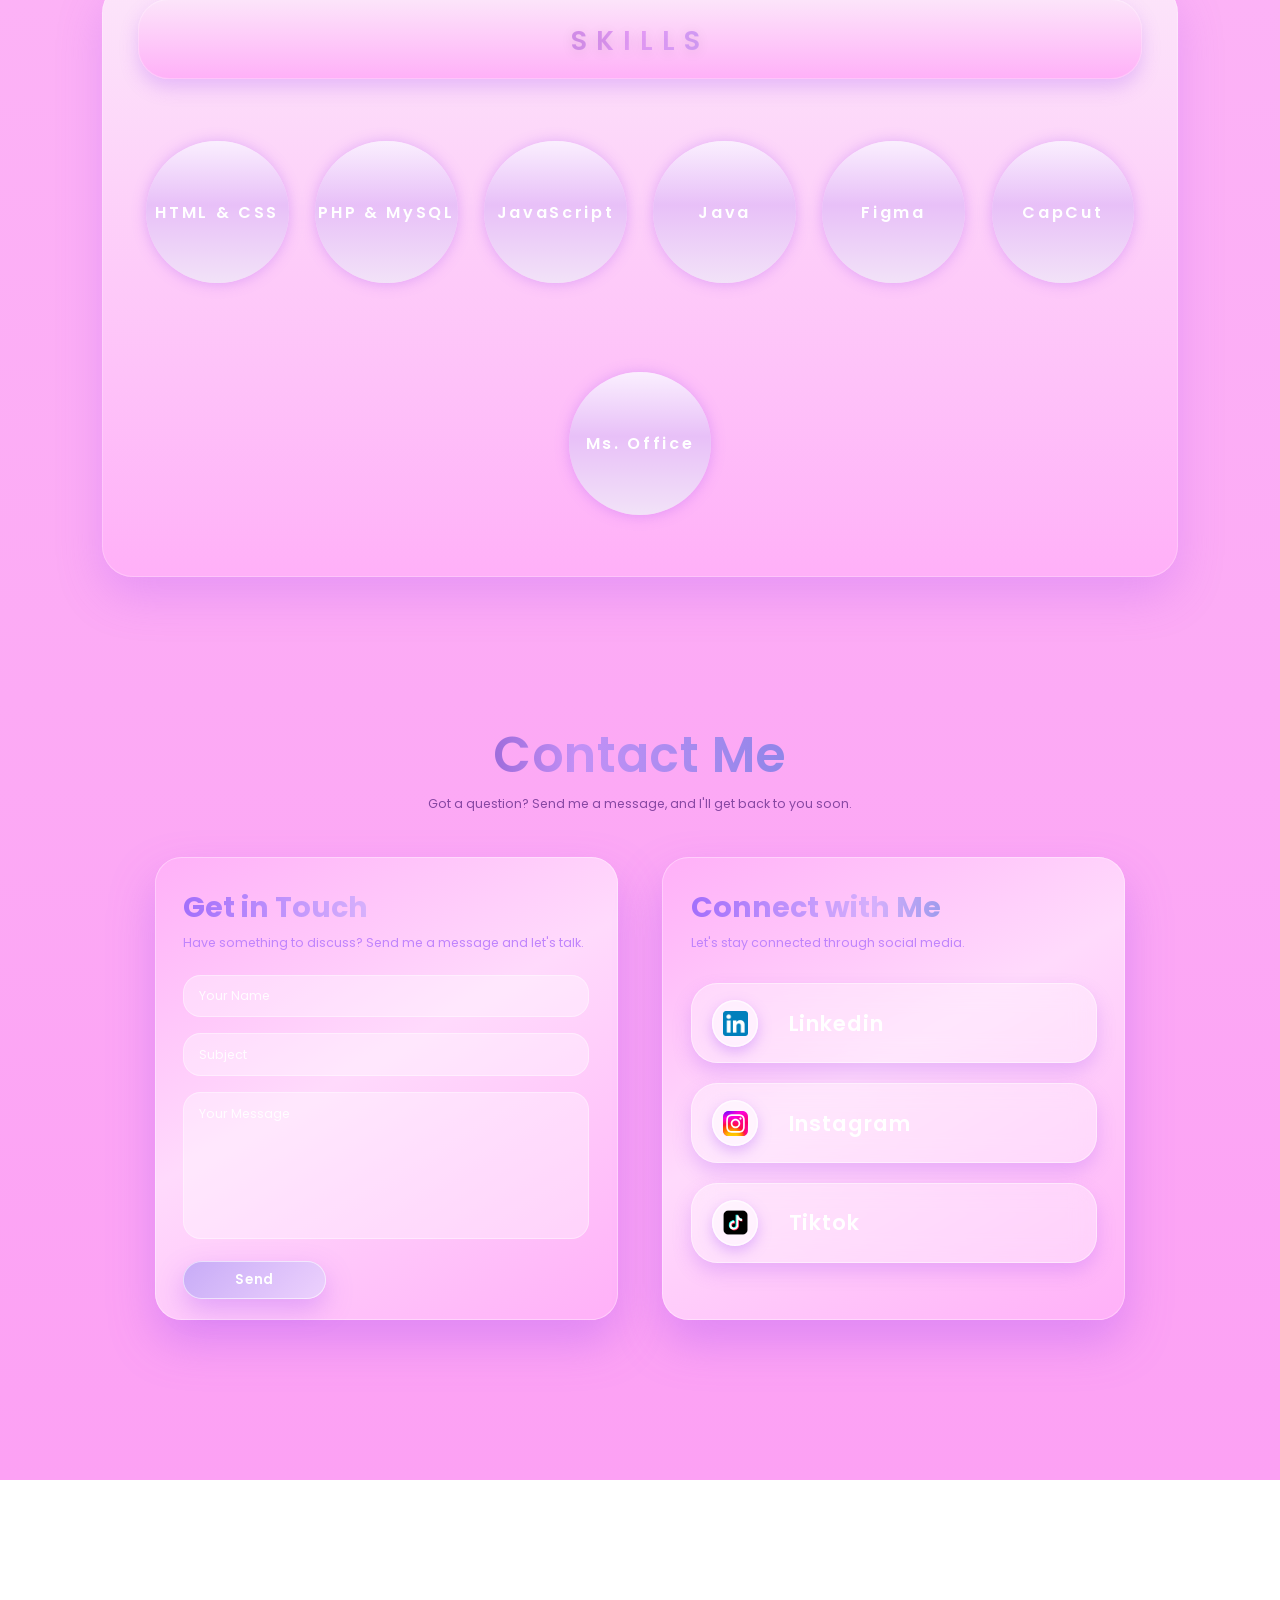
==== commit 692493ab: "Update index.html" ====
--- a/index.html
+++ b/index.html
@@ -114,7 +114,7 @@
                     <div class="carousel-container">
                         <div class="carousel-track">
                             <video class="carousel-slide" controls playsinline preload="metadata">
-                                <source src="project/English Final Assignment.mp4" type="video/mp4">
+                                <source src="English Final Assignment.mp4" type="video/mp4">
                             </video>
                         </div>
                     </div>
@@ -127,7 +127,7 @@
                     <div class="carousel-container">
                         <div class="carousel-track">
                             <video class="carousel-slide" controls playsinline preload="metadata">
-                                <source src="project/Video edit.mp4" type="video/mp4">
+                                <source src="Video edit.mp4" type="video/mp4">
                             </video>
                         </div>
                     </div>
@@ -141,7 +141,7 @@
                     <div class="carousel-container">
                         <div class="carousel-track">
                             <a href="project/Desain Website Skincare Expert.pdf" target="_blank" rel="noopener" class="carousel-slide pdf-link">
-                                <img src="project/DASHBOARD.png" alt="Project 6 PDF">
+                                <img src="DASHBOARD.png" alt="Project 6 PDF">
                                 <span class="pdf-label">Buka PDF</span>
                             </a>
                         </div>
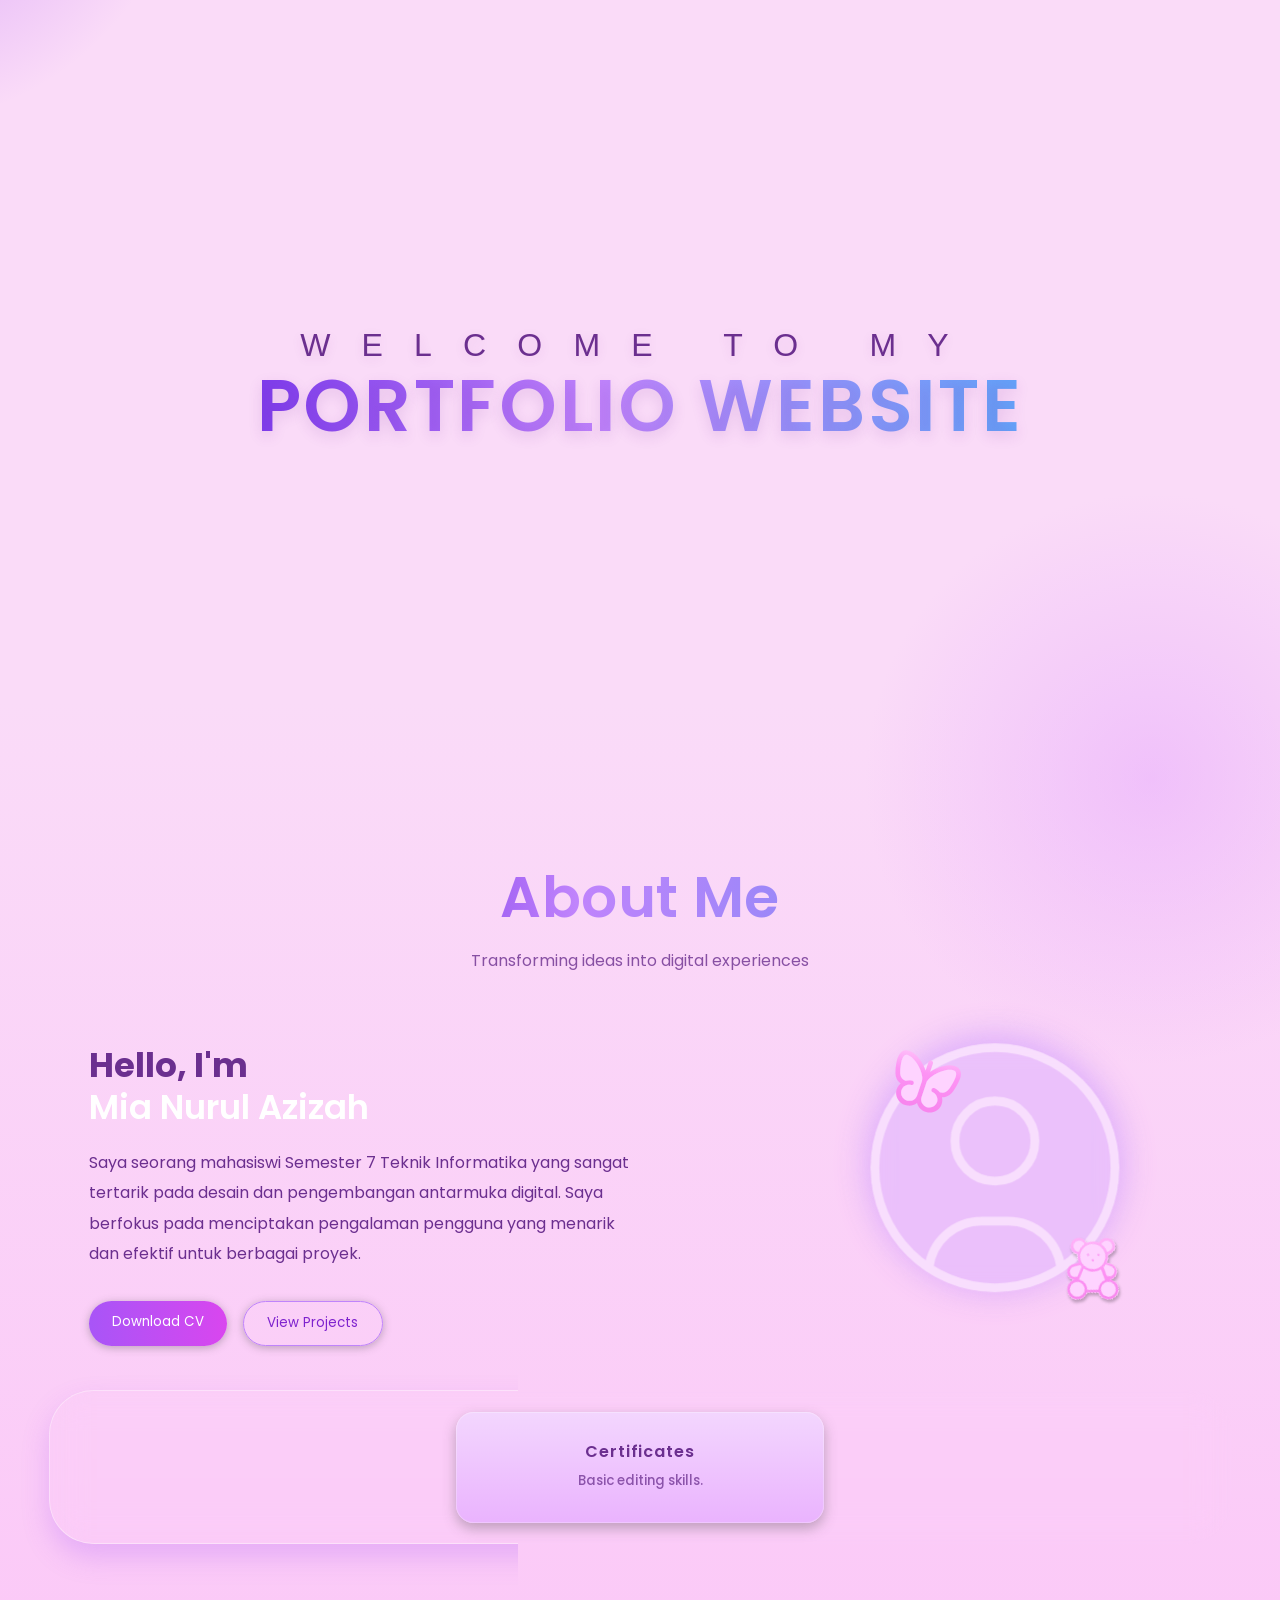
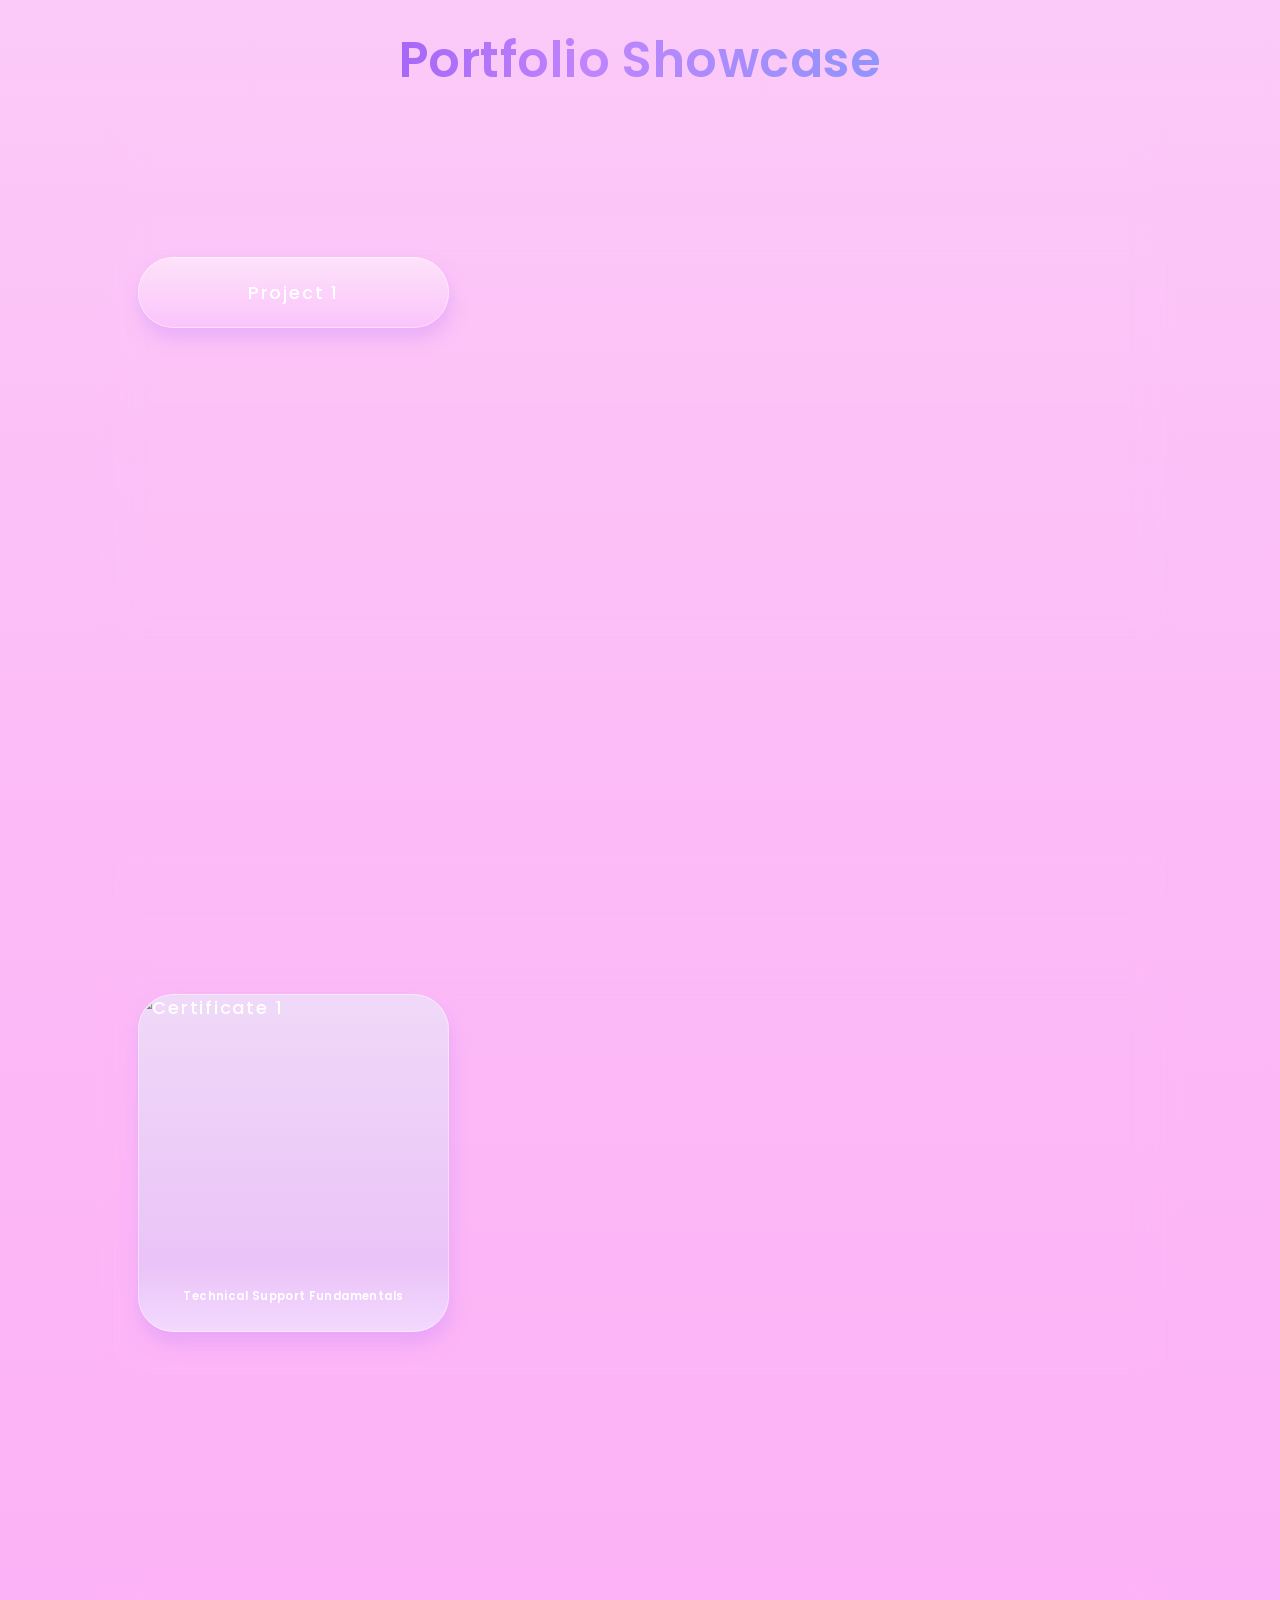
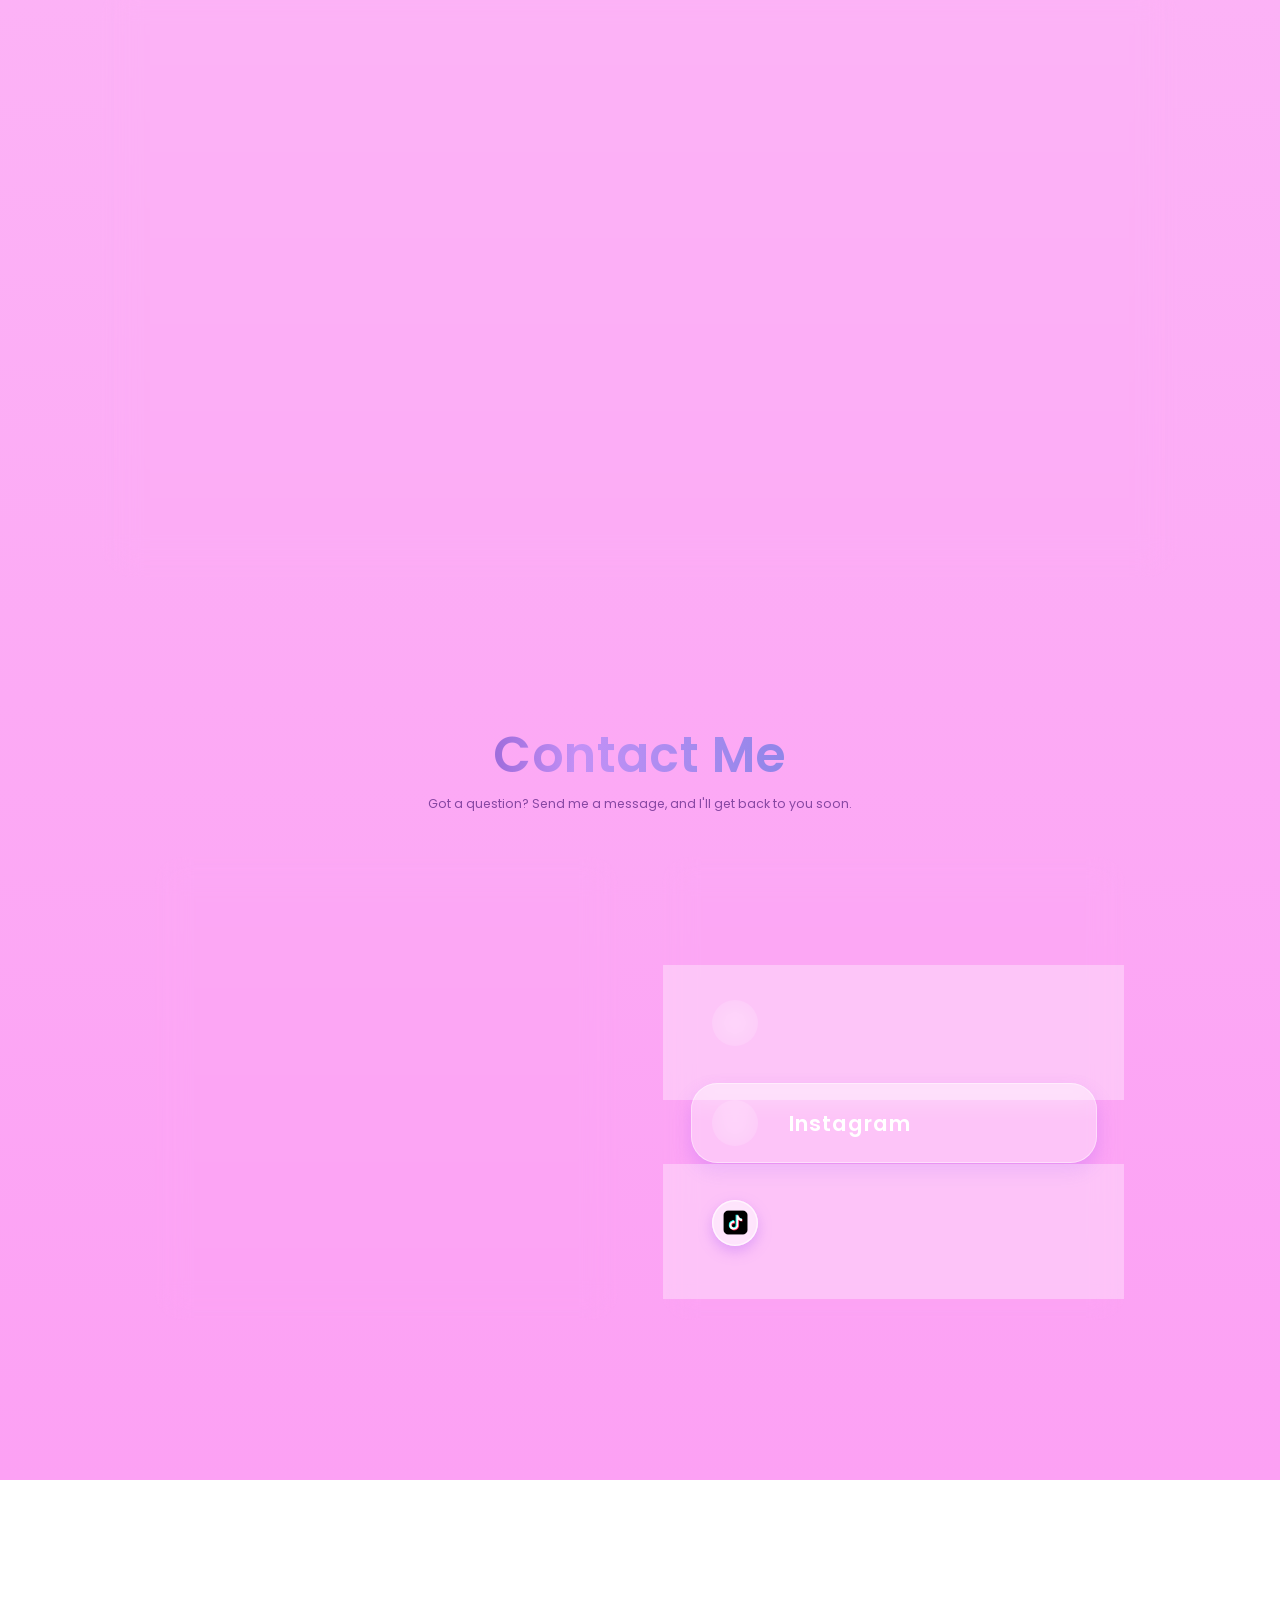
==== commit 142df9e7: "Update index.html" ====
--- a/index.html
+++ b/index.html
@@ -82,7 +82,7 @@
                 <div class="project-card">
                     <div class="project-title">Project 1</div>
                     <div class="project-image">
-                        <img src="project/project 1.png" alt="Project 1" onclick="openImage('project/project 1.png')">
+                        <img src="Project 1.png" alt="Project 1" onclick="openImage('project/project 1.png')">
                     </div>
                 </div>
             </div>
@@ -92,7 +92,7 @@
                 <div class="project-card">
                     <div class="project-title">Project 2</div>
                     <div class="project-image">
-                        <img src="project/project 2.png" alt="Project 2" onclick="openImage('project/project 2.png')">
+                        <img src="Project 2.png" alt="Project 2" onclick="openImage('project/project 2.png')">
                     </div>
                 </div>
             </div>
@@ -102,7 +102,7 @@
                 <div class="project-card">
                     <div class="project-title">Project 3</div>
                     <div class="project-image">
-                        <img src="project/project 3.png" alt="Project 3" onclick="openImage('project/project 3.png')">
+                        <img src="Project 3.png" alt="Project 3" onclick="openImage('project/project 3.png')">
                     </div>
                 </div>
             </div>
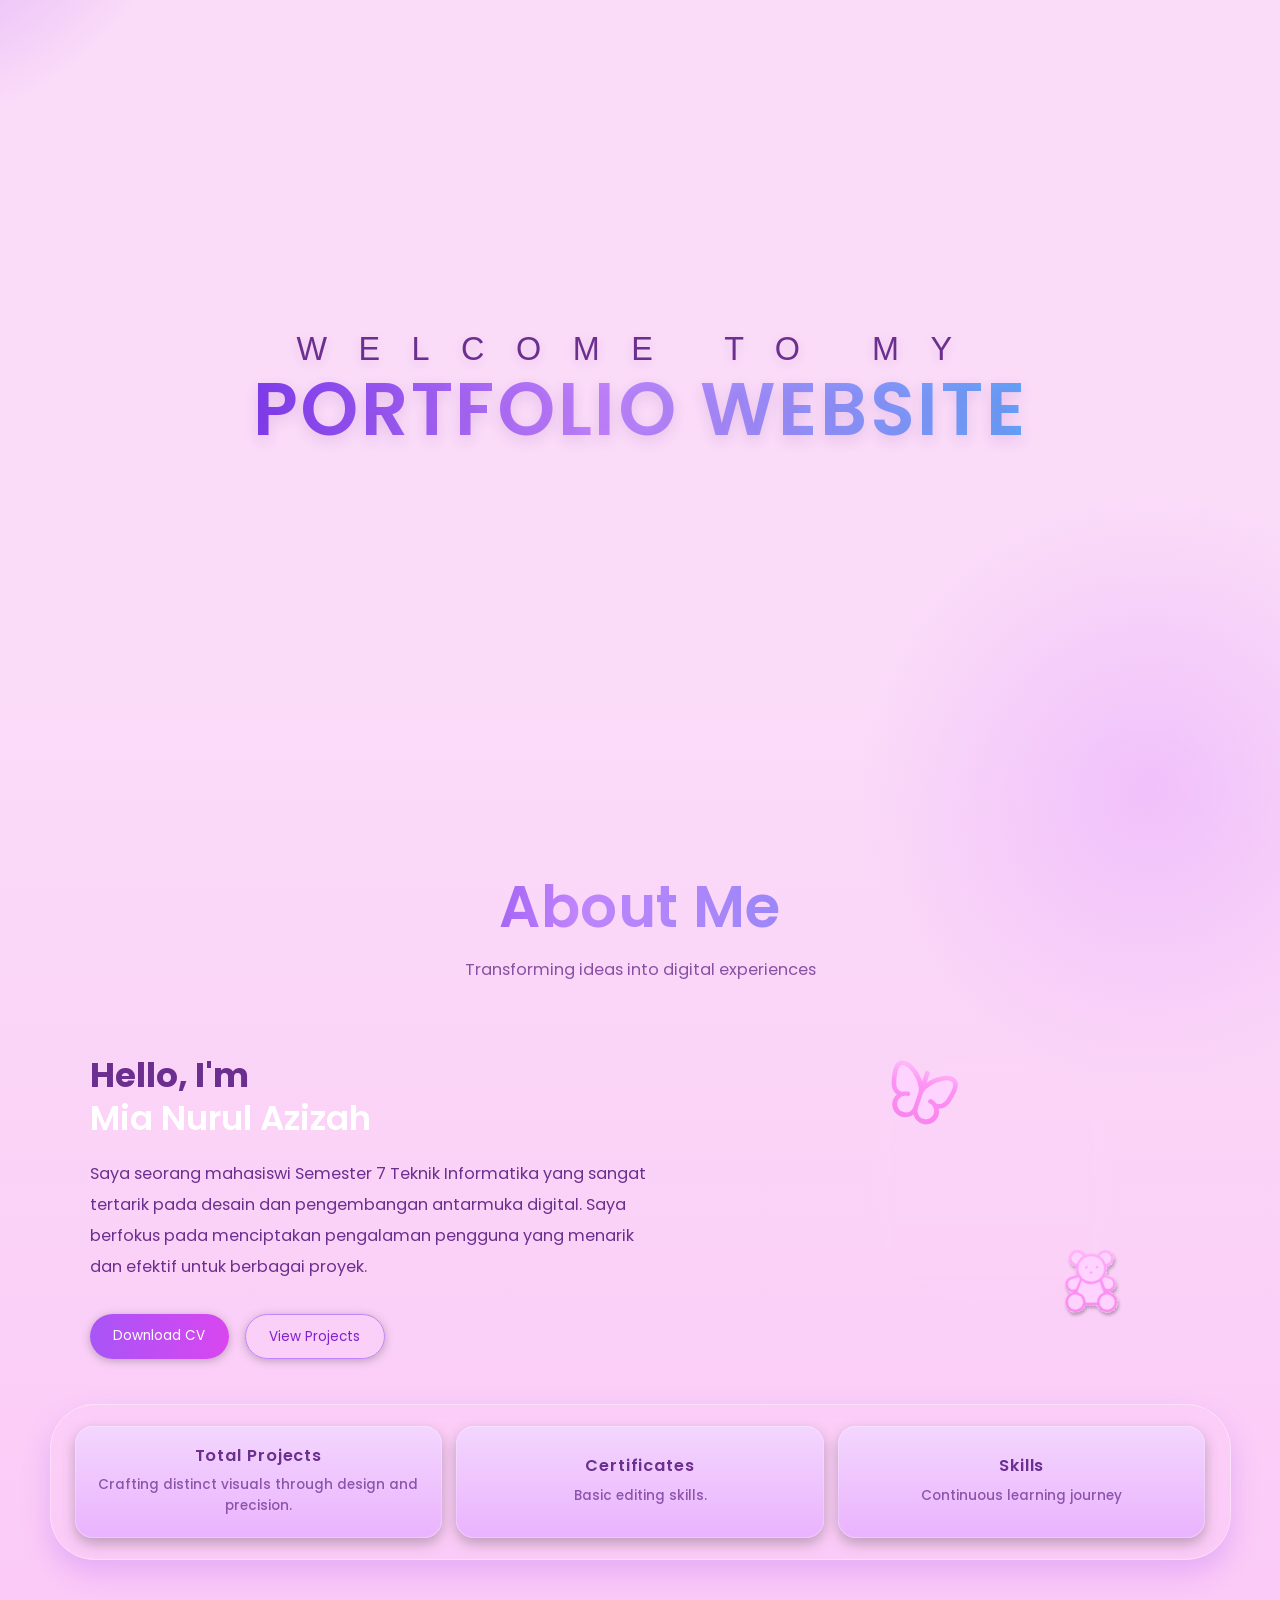
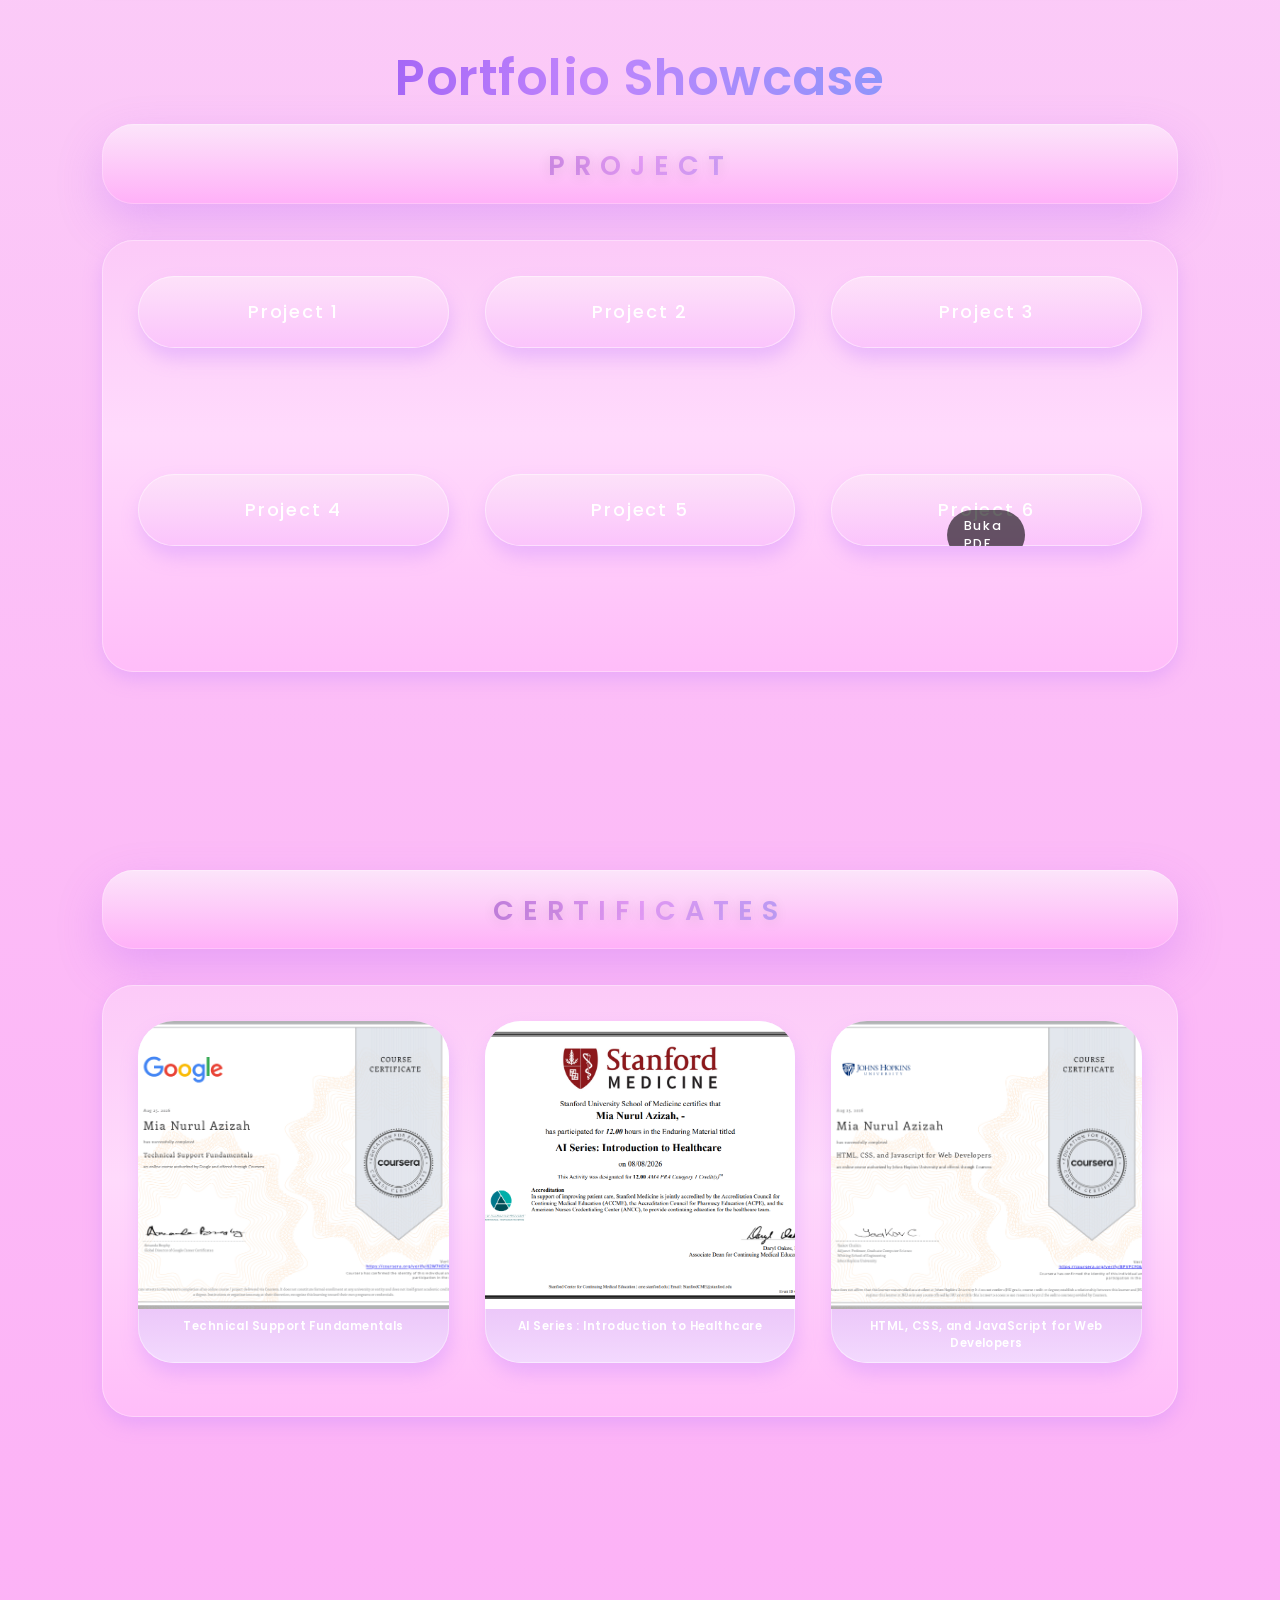
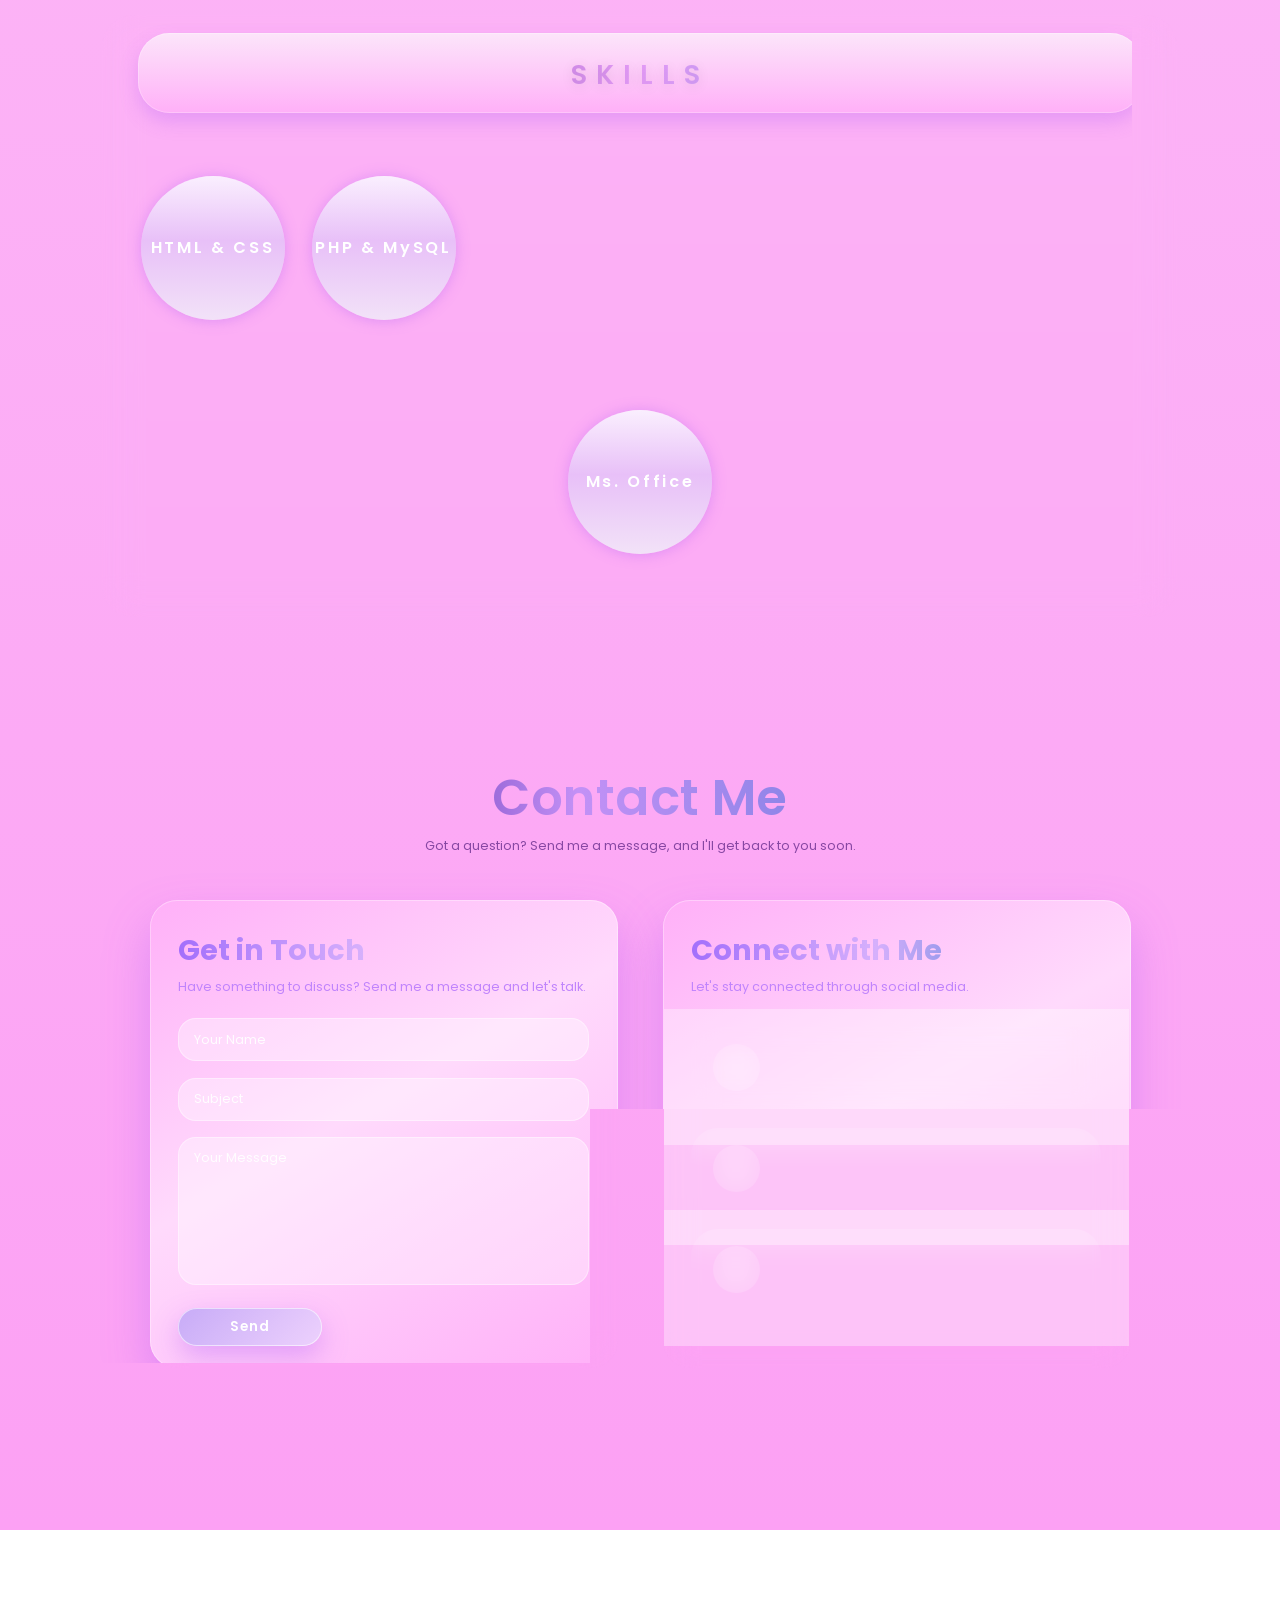
==== commit 696682e0: "Update index.html" ====
--- a/index.html
+++ b/index.html
@@ -160,19 +160,19 @@
         <div class="certificates-row">
             <div class="certificates-wrapper">
                 <div class="certificates-card">
-                    <img src="certificate/Sertifikat Google.png" alt="Certificate 1" class="cert-img" onclick="openImage(this.src)">
+                    <img src="Sertifikat Google.png" alt="Certificate 1" class="cert-img" onclick="openImage(this.src)">
                     <p class="cert-label">Technical Support Fundamentals</p>
                 </div>
             </div>
             <div class="certificates-wrapper">
                 <div class="certificates-card">
-                    <img src="certificate/Sertifikat Stanford (1).png" alt="Certificate 2" class="cert-img" onclick="openImage(this.src)">
+                    <img src="Sertifikat Stanford (1).png" alt="Certificate 2" class="cert-img" onclick="openImage(this.src)">
                     <p class="cert-label">AI Series : Introduction to Healthcare</p>
                 </div>
             </div>
             <div class="certificates-wrapper">
                 <div class="certificates-card">
-                    <img src="certificate/Sertifikat JOHNS HOPKINS UNIVERSITY.png" alt="Certificate 3" class="cert-img" onclick="openImage(this.src)">
+                    <img src="Sertifikat JOHNS HOPKINS UNIVERSITY.png" alt="Certificate 3" class="cert-img" onclick="openImage(this.src)">
                     <p class="cert-label">HTML, CSS, and JavaScript for Web Developers</p>
                 </div>
             </div>
--- a/style.css
+++ b/style.css
@@ -4,7 +4,7 @@
 
 
 html {
-    zoom: 0.89;
+    zoom: 0.9;
 }
 
 *{
@@ -1504,3 +1504,41 @@
     }
 
 }
+video.carousel-slide {
+    object-fit: contain;
+    background: #000;
+}
+
+.pdf-link {
+    position: relative;
+    display: block;
+    height: 100%;
+}
+
+.pdf-link img {
+    width: 100%;
+    height: 100%;
+    object-fit: cover;
+}
+
+.pdf-label {
+    position: absolute;
+    bottom: 14px;
+    left: 50%;
+    transform: translateX(-50%);
+    padding: 8px 18px;
+    border-radius: 999px;
+    background: rgba(0, 0, 0, 0.6);
+    color: #fff;
+    font-size: 14px;
+}
+
+.carousel-track video.carousel-slide {
+    object-fit: contain !important;  /* seluruh video terlihat, tidak terpotong */
+    width: 100%;
+    height: auto;
+    max-height: 100%;
+    aspect-ratio: 16 / 9;            /* ubah ke 9 / 16 kalau videonya vertikal */
+    background: #000;
+    border-radius: 16px;
+}
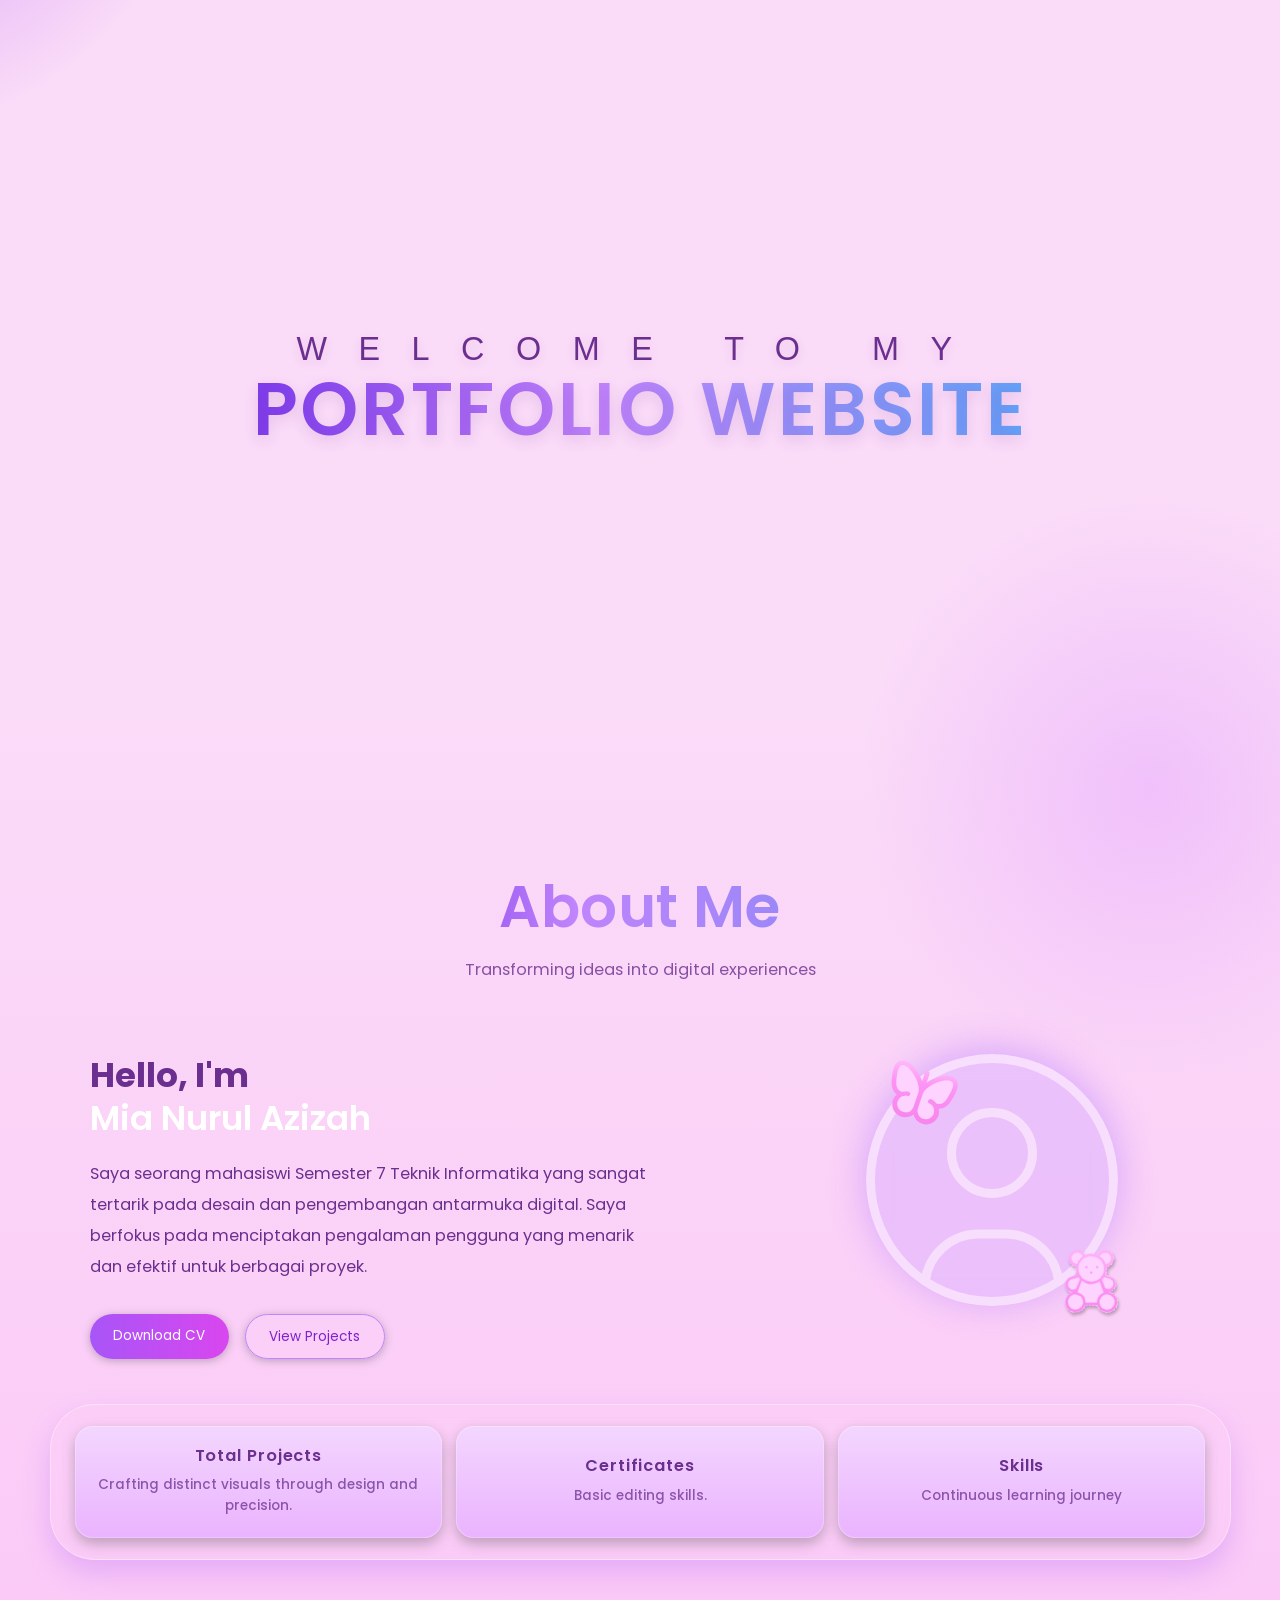
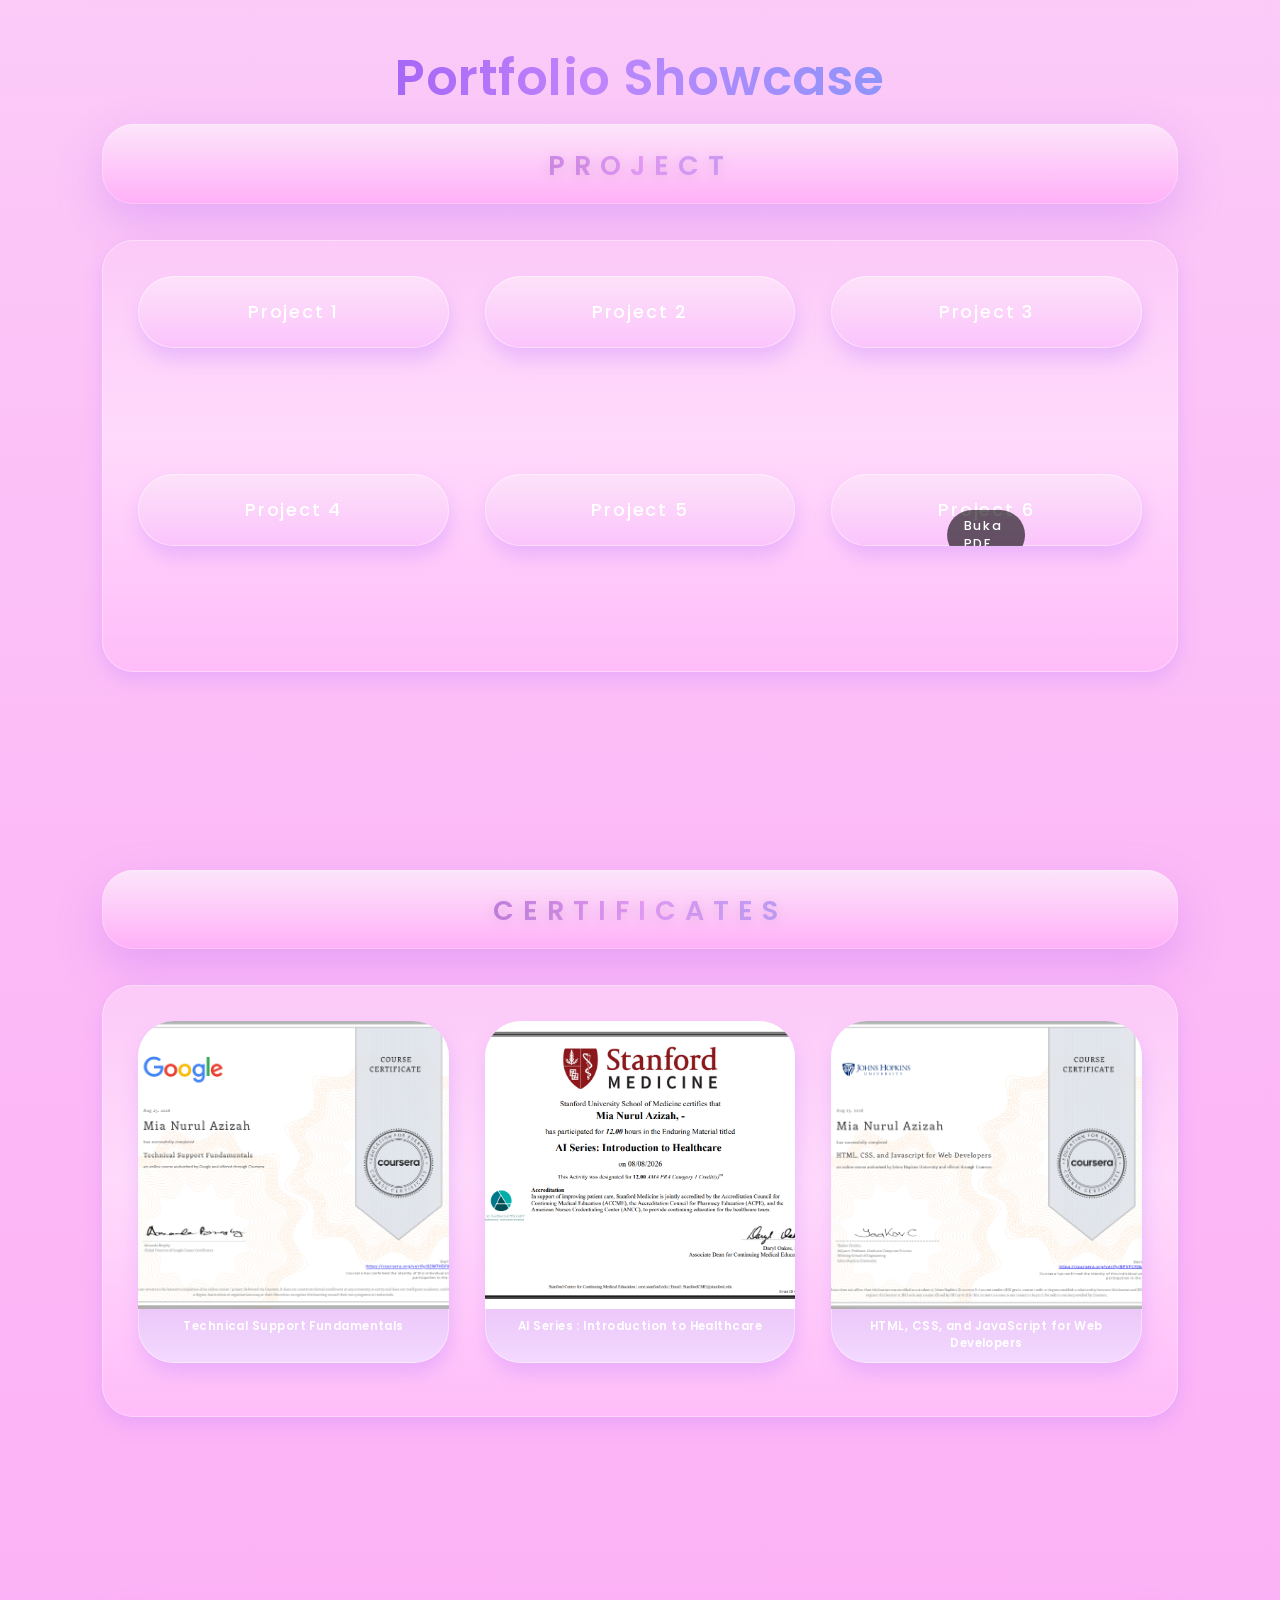
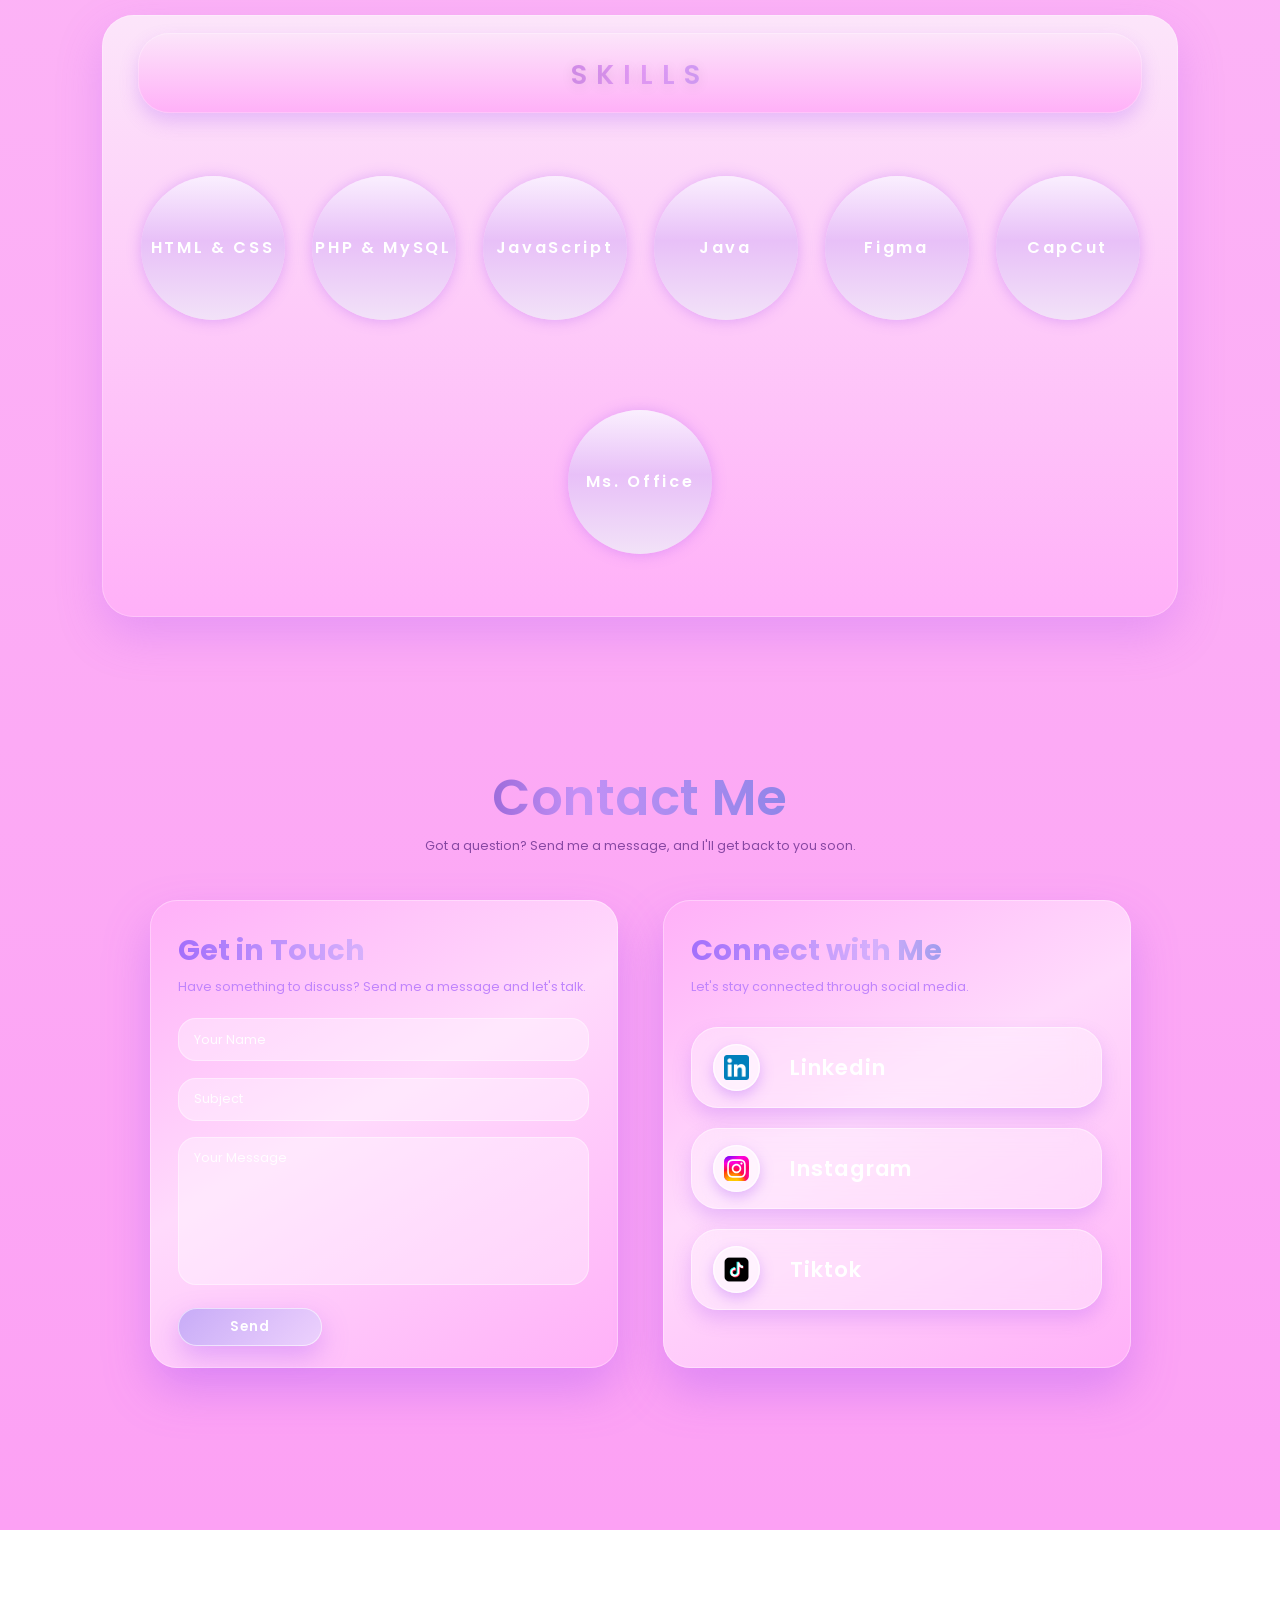
==== commit 4c7e59ca: "Update index.html" ====
--- a/index.html
+++ b/index.html
@@ -140,7 +140,7 @@
                     <div class="project-title">Project 6</div>
                     <div class="carousel-container">
                         <div class="carousel-track">
-                            <a href="project/Desain Website Skincare Expert.pdf" target="_blank" rel="noopener" class="carousel-slide pdf-link">
+                            <a href="Desain Website Skincare Expert.pdf" target="_blank" rel="noopener" class="carousel-slide pdf-link">
                                 <img src="DASHBOARD.png" alt="Project 6 PDF">
                                 <span class="pdf-label">Buka PDF</span>
                             </a>
